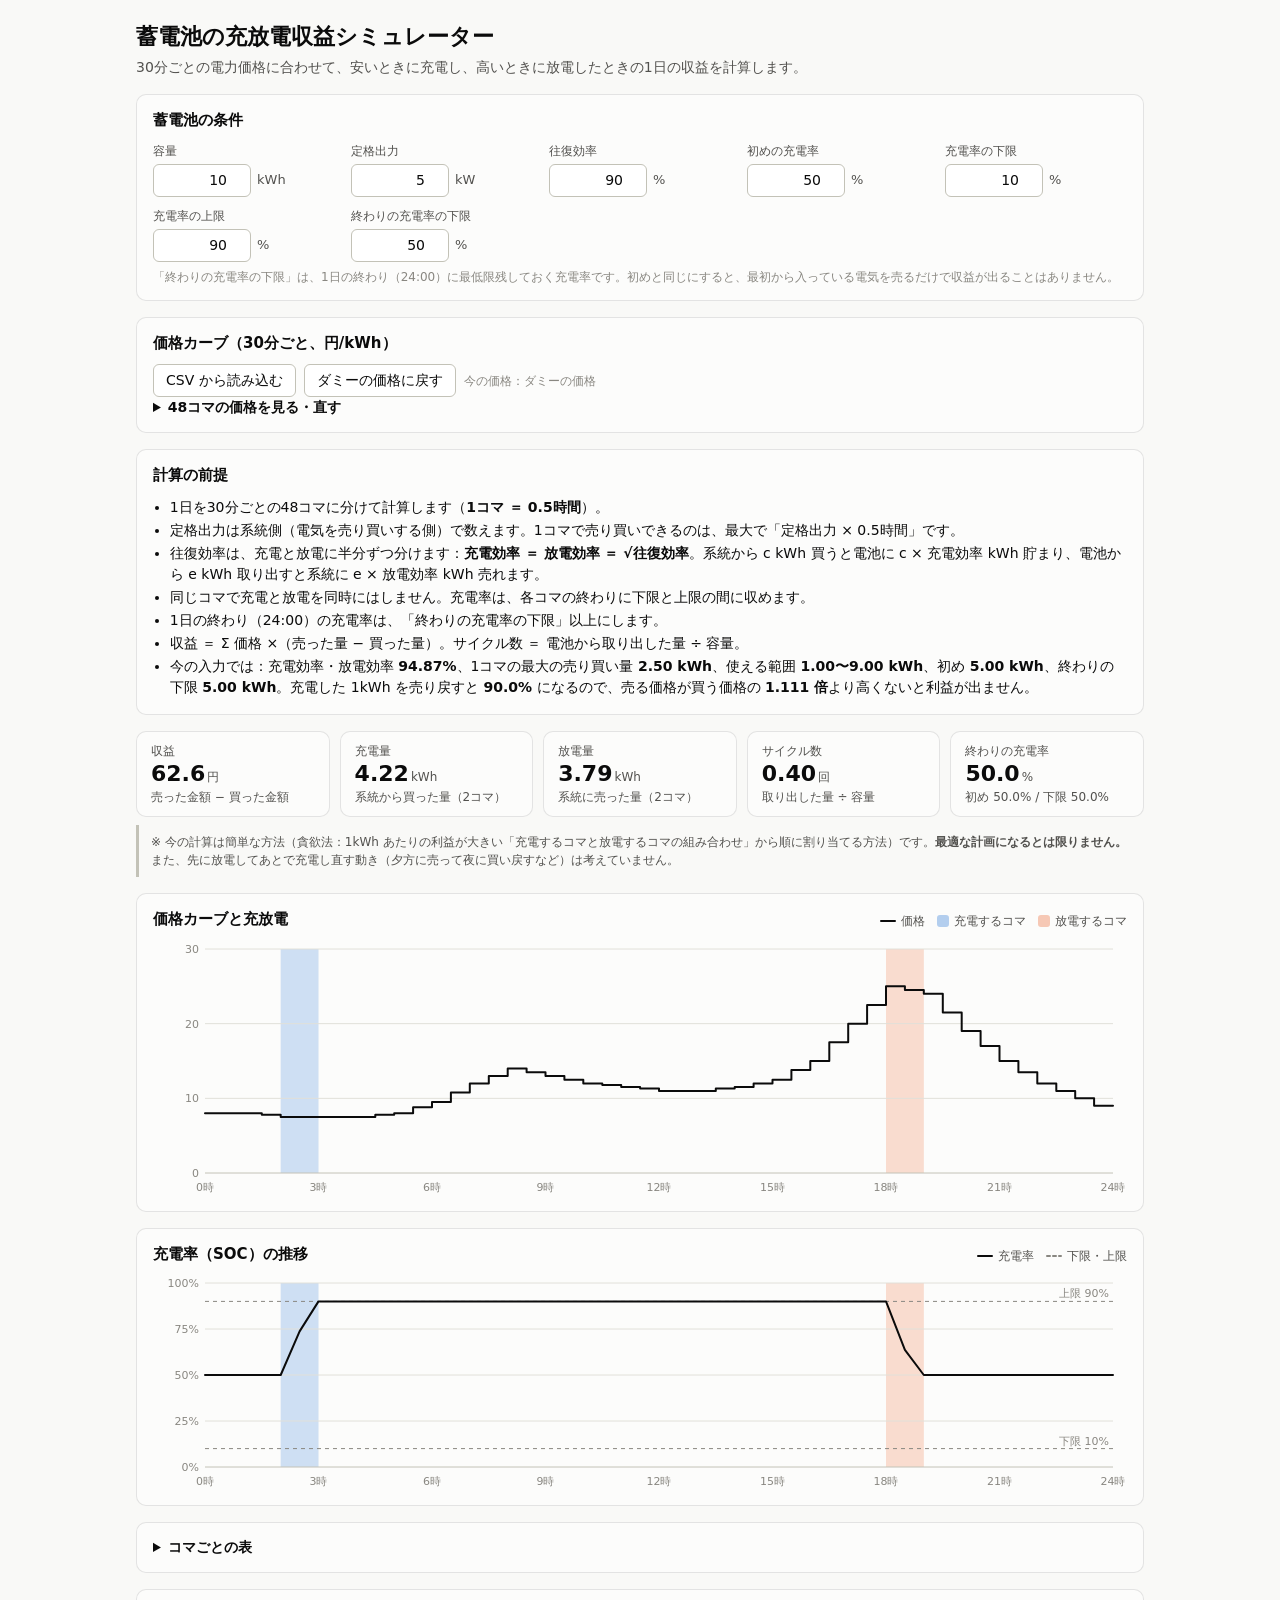
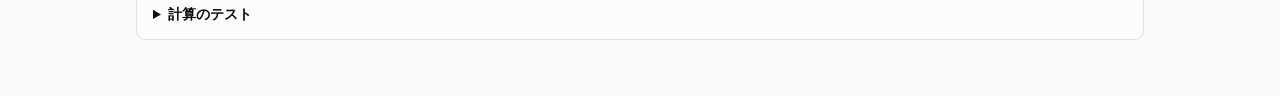
==== battery/index.html @ 5aedca06 "蓄電池の充放電収益シミュレーターを追加 - 30分ごとの価格に合わせて充放電計画を作り、収益・充電量・放電量・サイクル数を表示 - 計画は貪欲法（planGreedy）で作り、動的計画法に差し替えられ" ====
<!doctype html>
<html lang="ja">
<head>
<meta charset="utf-8">
<meta name="viewport" content="width=device-width, initial-scale=1">
<title>蓄電池の充放電収益シミュレーター</title>
<style>
  :root {
    --bg: #f9f9f7;
    --surface: #fcfcfb;
    --text: #0b0b0b;
    --text-2: #52514e;
    --muted: #898781;
    --border: rgba(11, 11, 11, 0.10);
    --grid: #e1e0d9;
    --axis: #c3c2b7;
    --input-bg: #ffffff;
    --accent: #2a78d6;
    --danger: #d03b3b;
    --ok: #006300;
    --charge: #2a78d6;      /* 充電（系列1） */
    --discharge: #eb6834;   /* 放電（系列2） */
    color-scheme: light;
  }
  @media (prefers-color-scheme: dark) {
    :root {
      --bg: #0d0d0d;
      --surface: #1a1a19;
      --text: #f0efec;
      --text-2: #c3c2b7;
      --muted: #898781;
      --border: rgba(255, 255, 255, 0.10);
      --grid: #2c2c2a;
      --axis: #383835;
      --input-bg: #121211;
      --accent: #3987e5;
      --danger: #e66767;
      --ok: #0ca30c;
      --charge: #3987e5;
      --discharge: #d95926;
      color-scheme: dark;
    }
  }

  * { box-sizing: border-box; }
  body {
    margin: 0;
    background: var(--bg);
    color: var(--text);
    font-family: system-ui, -apple-system, "Segoe UI", "Hiragino Sans", "Yu Gothic UI", Meiryo, sans-serif;
    font-size: 14px;
    line-height: 1.5;
  }
  .wrap { max-width: 1040px; margin: 0 auto; padding: 20px 16px 40px; }
  h1 { font-size: 22px; margin: 0 0 4px; }
  .lead { color: var(--text-2); margin: 0 0 16px; }
  h2 { font-size: 15px; margin: 0 0 10px; }
  h3 { font-size: 13px; margin: 12px 0 6px; color: var(--text-2); }
  .panel { background: var(--surface); border: 1px solid var(--border); border-radius: 10px; padding: 14px 16px; margin-bottom: 16px; }
  .note { color: var(--muted); font-size: 12px; margin: 6px 0 0; }
  button, select, input {
    font: inherit; color: var(--text); background: var(--input-bg);
    border: 1px solid var(--axis); border-radius: 6px; padding: 5px 8px;
  }
  button { cursor: pointer; padding: 5px 12px; }
  button:hover { border-color: var(--accent); }
  button.primary { background: var(--accent); border-color: var(--accent); color: #fff; }
  input:focus, select:focus { outline: 2px solid var(--accent); outline-offset: -1px; }
  input.invalid { border-color: var(--danger); outline-color: var(--danger); }
  .error-box { border: 1px solid var(--danger); color: var(--danger); border-radius: 8px; padding: 10px 14px; margin-bottom: 16px; }

  /* 入力 */
  .fields { display: grid; grid-template-columns: repeat(auto-fit, minmax(170px, 1fr)); gap: 10px 16px; }
  .field { display: flex; flex-wrap: wrap; align-items: center; gap: 4px 6px; }
  .field .name { flex-basis: 100%; color: var(--text-2); font-size: 12px; }
  .field input { width: 7em; text-align: right; font-variant-numeric: tabular-nums; }
  .unit { color: var(--text-2); font-size: 13px; }

  .price-grid { display: grid; grid-template-columns: repeat(auto-fill, minmax(118px, 1fr)); gap: 6px 12px; margin-top: 8px; }
  .price-grid label { display: flex; align-items: center; gap: 6px; font-size: 12px; color: var(--text-2); font-variant-numeric: tabular-nums; }
  .price-grid label span { width: 2.8em; }
  .price-grid input { width: 5.5em; padding: 3px 6px; text-align: right; }
  .row-buttons { display: flex; flex-wrap: wrap; align-items: center; gap: 8px; margin-top: 8px; }
  details > summary { cursor: pointer; font-weight: 600; }
  .msg-ok { color: var(--ok); font-size: 13px; }
  .msg-ng { color: var(--danger); font-size: 13px; white-space: pre-line; }

  /* CSV */
  .csv-box { margin-top: 12px; padding-top: 12px; border-top: 1px solid var(--border); }
  .csv-controls { display: flex; flex-wrap: wrap; gap: 8px 16px; align-items: flex-end; margin: 10px 0; }
  .csv-controls label { display: flex; flex-direction: column; gap: 2px; font-size: 12px; color: var(--text-2); }
  .csv-controls select, .csv-controls input { max-width: 260px; }
  .preview td, .preview th { font-size: 12px; }
  .preview .sel-time { background: color-mix(in srgb, var(--charge) 14%, transparent); }
  .preview .sel-price { background: color-mix(in srgb, var(--discharge) 16%, transparent); }
  .preview tr.skip td { color: var(--muted); }

  /* 前提 */
  .assume { margin: 0; padding-left: 1.2em; }
  .assume li { margin: 2px 0; }
  .assume b { font-variant-numeric: tabular-nums; }

  /* 結果 */
  .tiles { display: grid; grid-template-columns: repeat(auto-fit, minmax(150px, 1fr)); gap: 10px; margin-bottom: 8px; }
  .tile { background: var(--surface); border: 1px solid var(--border); border-radius: 10px; padding: 10px 14px; }
  .tile .k { color: var(--text-2); font-size: 12px; }
  .tile .v { font-size: 22px; font-weight: 700; line-height: 1.3; font-variant-numeric: tabular-nums; }
  .tile .v small { font-size: 12px; font-weight: 400; color: var(--text-2); margin-left: 2px; }
  .tile .s { color: var(--text-2); font-size: 12px; }
  .caution { color: var(--text-2); font-size: 12px; margin: 0 0 16px; padding: 8px 12px; border-left: 3px solid var(--axis); }

  /* グラフ */
  .chart-head { display: flex; flex-wrap: wrap; align-items: baseline; justify-content: space-between; gap: 4px 16px; margin-bottom: 6px; }
  .chart-head h2 { margin: 0; }
  .legend { display: flex; flex-wrap: wrap; gap: 4px 12px; color: var(--text-2); font-size: 12px; }
  .legend span { display: inline-flex; align-items: center; gap: 5px; }
  .sw { display: inline-block; width: 12px; height: 12px; border-radius: 3px; }
  .chart { position: relative; }
  .chart svg { display: block; width: 100%; }
  .chart .grid { stroke: var(--grid); stroke-width: 1; }
  .chart .base { stroke: var(--axis); stroke-width: 1; }
  .chart .tick { fill: var(--muted); font-size: 11px; font-variant-numeric: tabular-nums; }
  .chart .line { fill: none; stroke-linejoin: round; stroke-linecap: round; }
  .chart .ref { stroke: var(--muted); stroke-width: 1; stroke-dasharray: 4 4; }
  .chart .ref-label { fill: var(--muted); font-size: 11px; }
  .chart .cross { stroke: var(--axis); stroke-width: 1; }
  .chart .dot { stroke: var(--surface); stroke-width: 2; }
  .tip {
    position: absolute; pointer-events: none; z-index: 2;
    background: var(--surface); border: 1px solid var(--border); border-radius: 8px;
    box-shadow: 0 4px 16px rgba(0, 0, 0, .12); padding: 8px 10px; font-size: 12px; white-space: nowrap;
  }
  .tip b { display: block; margin-bottom: 4px; }
  .tip .row { display: flex; align-items: center; gap: 6px; }
  .tip .row .v { margin-left: auto; padding-left: 14px; font-weight: 600; font-variant-numeric: tabular-nums; }

  /* 表 */
  .table-scroll { overflow-x: auto; margin-top: 10px; }
  table { width: 100%; border-collapse: collapse; font-variant-numeric: tabular-nums; font-size: 12px; }
  th, td { padding: 5px 8px; text-align: right; white-space: nowrap; border-top: 1px solid var(--grid); }
  th { color: var(--text-2); font-weight: 500; }
  th:first-child, td:first-child { text-align: left; }
  td.c { color: var(--charge); font-weight: 600; }
  td.d { color: var(--discharge); font-weight: 600; }
  .preview th, .preview td { text-align: left; }

  /* テスト */
  .test-list { list-style: none; margin: 10px 0 0; padding: 0; }
  .test-list li { padding: 4px 0; border-top: 1px solid var(--grid); font-size: 13px; }
  .test-list .pass { color: var(--ok); font-weight: 700; }
  .test-list .fail { color: var(--danger); font-weight: 700; }
  .test-list .detail { color: var(--text-2); font-size: 12px; }
</style>
</head>
<body>
<div class="wrap">
  <h1>蓄電池の充放電収益シミュレーター</h1>
  <p class="lead">30分ごとの電力価格に合わせて、安いときに充電し、高いときに放電したときの1日の収益を計算します。</p>

  <section class="panel">
    <h2>蓄電池の条件</h2>
    <div class="fields" id="battery">
      <label class="field"><span class="name">容量</span><input type="number" data-key="capacity" min="0" step="any"><span class="unit">kWh</span></label>
      <label class="field"><span class="name">定格出力</span><input type="number" data-key="power" min="0" step="any"><span class="unit">kW</span></label>
      <label class="field"><span class="name">往復効率</span><input type="number" data-key="efficiency" min="1" max="100" step="any"><span class="unit">%</span></label>
      <label class="field"><span class="name">初めの充電率</span><input type="number" data-key="socInit" min="0" max="100" step="any"><span class="unit">%</span></label>
      <label class="field"><span class="name">充電率の下限</span><input type="number" data-key="socMin" min="0" max="100" step="any"><span class="unit">%</span></label>
      <label class="field"><span class="name">充電率の上限</span><input type="number" data-key="socMax" min="0" max="100" step="any"><span class="unit">%</span></label>
      <label class="field"><span class="name">終わりの充電率の下限</span><input type="number" data-key="socEndMin" min="0" max="100" step="any"><span class="unit">%</span></label>
    </div>
    <p class="note">「終わりの充電率の下限」は、1日の終わり（24:00）に最低限残しておく充電率です。初めと同じにすると、最初から入っている電気を売るだけで収益が出ることはありません。</p>
  </section>

  <section class="panel">
    <h2>価格カーブ（30分ごと、円/kWh）</h2>
    <div class="row-buttons">
      <button id="btnCsv">CSV から読み込む</button>
      <input type="file" id="csvFile" accept=".csv,text/csv" hidden>
      <button id="btnDummy">ダミーの価格に戻す</button>
      <span id="priceMsg"></span>
    </div>

    <div class="csv-box" id="csvBox" hidden>
      <h3 id="csvTitle"></h3>
      <div class="table-scroll"><table class="preview" id="csvPreview"></table></div>
      <div class="csv-controls">
        <label>データが始まる行<input type="number" id="csvStart" min="1" step="1" style="width:6em"></label>
        <label>時刻の列<select id="csvTime"></select></label>
        <label>価格の列<select id="csvPrice"></select></label>
        <label>日付の列（複数日のとき）<select id="csvDate"></select></label>
        <label id="csvDayWrap" hidden>使う日<select id="csvDay"></select></label>
      </div>
      <p class="note">時刻の列は「0:00」「00:30」のような時刻か、「1〜48」のコマ番号（JEPX のスポット価格の形式）に対応しています。先頭10行だけを表示しています。</p>
      <div class="row-buttons">
        <button class="primary" id="btnCsvLoad">この設定で読み込む</button>
        <button id="btnCsvCancel">やめる</button>
        <span id="csvMsg"></span>
      </div>
    </div>

    <details>
      <summary>48コマの価格を見る・直す</summary>
      <div class="price-grid" id="priceGrid"></div>
    </details>
  </section>

  <section class="panel">
    <h2>計算の前提</h2>
    <ul class="assume" id="assume"></ul>
  </section>

  <div class="error-box" id="errorBox" hidden></div>

  <div id="output">
    <section class="tiles" id="tiles"></section>
    <p class="caution">※ 今の計算は簡単な方法（貪欲法：1kWh あたりの利益が大きい「充電するコマと放電するコマの組み合わせ」から順に割り当てる方法）です。<strong>最適な計画になるとは限りません。</strong>また、先に放電してあとで充電し直す動き（夕方に売って夜に買い戻すなど）は考えていません。</p>

    <section class="panel">
      <div class="chart-head"><h2>価格カーブと充放電</h2><div class="legend" id="lgPrice"></div></div>
      <div class="chart" id="chPrice"></div>
    </section>

    <section class="panel">
      <div class="chart-head"><h2>充電率（SOC）の推移</h2><div class="legend" id="lgSoc"></div></div>
      <div class="chart" id="chSoc"></div>
    </section>

    <details class="panel">
      <summary>コマごとの表</summary>
      <div class="table-scroll"><table id="slotTable"></table></div>
    </details>
  </div>

  <details class="panel" id="testPanel">
    <summary>計算のテスト</summary>
    <p class="note">計算の関数が正しく動くかを確かめるテストです。入力欄の値は使わず、テスト用の条件で計算します（「今の入力の蓄電池」のテストだけは、今の入力を使います）。</p>
    <div class="row-buttons"><button id="btnTest">テストを実行</button><span id="testSummary"></span></div>
    <ul class="test-list" id="testList"></ul>
  </details>
</div>

<script>
// ===== 設定 =====
const STORAGE_KEY = 'battery-sim-v1';
const SLOTS = 48;          // 1日のコマ数
const SLOT_HOURS = 0.5;    // 1コマの長さ（時間）
const EPS = 1e-9;

const DEFAULT_BATTERY = {
  capacity: '10', power: '5', efficiency: '90',
  socInit: '50', socMin: '10', socMax: '90', socEndMin: '50',
};

// ダミーの価格（円/kWh）：夜が安く、朝に上がり、夕方が一番高い1日
function dummyPrices() {
  const byHour = [8, 8, 7.5, 7.5, 7.5, 8, 9.5, 12, 14, 13, 12, 11.5,
    11, 11, 11.5, 12.5, 15, 20, 25, 24, 19, 15, 12, 10];
  return Array.from({ length: SLOTS }, (_, s) => {
    const h = Math.floor(s / 2), next = byHour[(h + 1) % 24];
    return s % 2 ? Math.round((byHour[h] + next) / 2 * 10) / 10 : byHour[h];
  });
}

// ===== 状態 =====
const state = {
  inputs: { ...DEFAULT_BATTERY },   // 入力欄の文字列
  prices: dummyPrices(),            // 48コマの価格
  priceSource: 'ダミーの価格',       // 価格の出どころ（画面の表示用）
  csv: null,                        // 読み込み中の CSV：{name, rows}
};

function load() {
  try {
    const saved = JSON.parse(localStorage.getItem(STORAGE_KEY));
    if (saved) {
      for (const k of Object.keys(DEFAULT_BATTERY)) if (typeof saved.inputs?.[k] === 'string') state.inputs[k] = saved.inputs[k];
      if (Array.isArray(saved.prices) && saved.prices.length === SLOTS && saved.prices.every(Number.isFinite)) state.prices = saved.prices;
      if (typeof saved.priceSource === 'string') state.priceSource = saved.priceSource;
    }
  } catch (e) { /* 保存領域が使えない環境では初期値で動かす */ }
}
function save() {
  try {
    localStorage.setItem(STORAGE_KEY, JSON.stringify({ inputs: state.inputs, prices: state.prices, priceSource: state.priceSource }));
  } catch (e) { /* 保存できなくても動かす */ }
}

// ===== 計算 =====
// 蓄電池の条件（数値）から、計算で使う値を作る。電力量はすべて kWh
function derive(b) {
  const etaRt = b.efficiency / 100;
  const eta = Math.sqrt(etaRt);   // 往復効率を充電と放電に半分ずつ分ける
  return {
    etaRt, etaC: eta, etaD: eta,
    limit: b.power * SLOT_HOURS,              // 1コマで売り買いできる最大量（系統側）
    e0: b.capacity * b.socInit / 100,
    eMin: b.capacity * b.socMin / 100,
    eMax: b.capacity * b.socMax / 100,
    eEnd: b.capacity * b.socEndMin / 100,
  };
}

// 計画の形：{ charge: [48コマの買う量 kWh], discharge: [48コマの売る量 kWh] }（どちらも系統側で数える）
// 動的計画法で作るときは、planDP(prices, b) を同じ引数・同じ戻り値で作り、下の PLANNER を差し替える。

// 簡単な方法（貪欲法）。最適とは限らない
function planGreedy(prices, b) {
  const d = derive(b);
  const charge = new Array(SLOTS).fill(0), discharge = new Array(SLOTS).fill(0);
  const soc = new Array(SLOTS).fill(d.e0);   // 各コマの終わりに電池に入っている量
  // そのコマで、あと貯められる量・取り出せる量（電池側）。同じコマで充電と放電はしない
  const roomIn = i => discharge[i] > EPS ? 0 : Math.max(0, d.limit - charge[i]) * d.etaC;
  const roomOut = j => charge[j] > EPS ? 0 : Math.max(0, d.limit - discharge[j]) / d.etaD;
  const maxSoc = (a, z) => { let m = -Infinity; for (let t = a; t <= z; t++) m = Math.max(m, soc[t]); return m; };
  const minSoc = (a, z) => { let m = Infinity; for (let t = a; t <= z; t++) m = Math.min(m, soc[t]); return m; };
  const addSoc = (a, z, x) => { for (let t = a; t <= z; t++) soc[t] += x; };

  // 1. 終わりの下限が初めより高いときは、足りない分を安いコマから順に充電する
  let need = d.eEnd - d.e0;
  if (need > EPS) {
    const order = [...Array(SLOTS).keys()].sort((a, z) => prices[a] - prices[z]);
    for (const i of order) {
      if (need <= EPS) break;
      const x = Math.min(need, roomIn(i), d.eMax - maxSoc(i, SLOTS - 1));
      if (x <= EPS) continue;
      charge[i] += x / d.etaC;
      addSoc(i, SLOTS - 1, x);
      need -= x;
    }
  }

  // 2. 候補を、電池に貯める 1kWh あたりの利益が大きい順に並べる
  //    ・充電コマ i → 放電コマ j（i < j）の組：利益 = 価格j × 放電効率 − 価格i ÷ 充電効率
  //    ・終わりの下限が初めより低いときの「余りを売る」コマ j：利益 = 価格j × 放電効率
  let surplus = Math.max(0, d.e0 - Math.max(d.eEnd, d.eMin));
  const cands = [];
  for (let i = 0; i < SLOTS; i++) {
    for (let j = i + 1; j < SLOTS; j++) {
      const v = prices[j] * d.etaD - prices[i] / d.etaC;
      if (v > EPS) cands.push({ i, j, v });
    }
  }
  if (surplus > EPS) {
    for (let j = 0; j < SLOTS; j++) if (prices[j] > EPS) cands.push({ i: -1, j, v: prices[j] * d.etaD });
  }
  cands.sort((a, z) => z.v - a.v);

  // 3. 上から順に、出力と充電率の上下限が許す最大の量を割り当てる
  for (const c of cands) {
    if (c.i < 0) {
      if (surplus <= EPS) continue;
      const x = Math.min(surplus, roomOut(c.j), minSoc(c.j, SLOTS - 1) - d.eMin, soc[SLOTS - 1] - d.eEnd);
      if (x <= EPS) continue;
      discharge[c.j] += x * d.etaD;
      addSoc(c.j, SLOTS - 1, -x);
      surplus -= x;
    } else {
      const x = Math.min(roomIn(c.i), roomOut(c.j), d.eMax - maxSoc(c.i, c.j - 1));
      if (x <= EPS) continue;
      charge[c.i] += x / d.etaC;
      discharge[c.j] += x * d.etaD;
      addSoc(c.i, c.j - 1, x);
    }
  }
  const clean = a => a.map(v => (v < 1e-9 ? 0 : v));
  return { charge: clean(charge), discharge: clean(discharge) };
}

const PLANNER = planGreedy;   // 動的計画法ができたら planDP に差し替える

// 計画を1コマずつたどって、収益・充電量・放電量・充電率を計算し、条件を守っているか確かめる
function evaluate(plan, prices, b) {
  const d = derive(b);
  const soc = [];
  const problems = [];
  let e = d.e0, revenue = 0, buy = 0, sell = 0, out = 0;
  for (let t = 0; t < SLOTS; t++) {
    const c = plan.charge[t], s = plan.discharge[t];
    if (c < -EPS || s < -EPS) problems.push(`${slotRange(t)}：充電量か放電量がマイナス`);
    if (c > d.limit + 1e-6) problems.push(`${slotRange(t)}：充電が出力の上限を超えている`);
    if (s > d.limit + 1e-6) problems.push(`${slotRange(t)}：放電が出力の上限を超えている`);
    if (c > EPS && s > EPS) problems.push(`${slotRange(t)}：同じコマで充電と放電をしている`);
    e += c * d.etaC - s / d.etaD;
    if (e > d.eMax + 1e-6) problems.push(`${slotRange(t)}：充電率が上限を超えている`);
    if (e < d.eMin - 1e-6) problems.push(`${slotRange(t)}：充電率が下限を下回っている`);
    soc.push(e);
    revenue += prices[t] * (s - c);
    buy += c;
    sell += s;
    out += s / d.etaD;
  }
  if (e < d.eEnd - 1e-6) problems.push('1日の終わりの充電率が、終わりの下限を下回っている');
  return { revenue, buy, sell, cycles: out / b.capacity, soc, endSoc: e, problems };
}

// ===== 入力のチェック =====
const RULES = {
  capacity: [0, 1e7, false], power: [0, 1e7, false], efficiency: [1, 100, true],
  socInit: [0, 100, true], socMin: [0, 100, true], socMax: [0, 100, true], socEndMin: [0, 100, true],
};
function parseBattery(raw) {
  const b = {}, bad = new Set();
  for (const [k, [min, max, incl]] of Object.entries(RULES)) {
    const v = raw[k].trim() === '' ? NaN : Number(raw[k]);
    b[k] = v;
    if (!Number.isFinite(v) || v > max || (incl ? v < min : v <= min)) bad.add(k);
  }
  const errors = [];
  if (bad.size) errors.push('赤枠の欄を確認してください（空欄か、範囲外の値です。容量と出力は0より大きく、%は0〜100）。');
  if (!bad.has('socMin') && !bad.has('socMax') && b.socMin >= b.socMax) { errors.push('充電率の下限は、上限より小さくしてください。'); bad.add('socMin'); bad.add('socMax'); }
  if (!errors.length) {
    if (b.socInit < b.socMin || b.socInit > b.socMax) { errors.push('初めの充電率は、充電率の下限と上限の間にしてください。'); bad.add('socInit'); }
    if (b.socEndMin < b.socMin || b.socEndMin > b.socMax) { errors.push('終わりの充電率の下限は、充電率の下限と上限の間にしてください。'); bad.add('socEndMin'); }
  }
  return { b, bad, errors };
}

// ===== 書式 =====
const slotTime = s => `${Math.floor(s / 2)}:${s % 2 ? '30' : '00'}`;
const slotRange = s => `${slotTime(s)}〜${s === SLOTS - 1 ? '24:00' : slotTime(s + 1)}`;
const num = (v, d = 1) => v.toLocaleString('ja-JP', { minimumFractionDigits: d, maximumFractionDigits: d });
const signedNum = (v, d = 1) => (v < -EPS * 1e3 ? '−' : '') + num(Math.abs(v), d);
function escapeHtml(s) {
  return String(s).replace(/[&<>"']/g, c => ({ '&': '&amp;', '<': '&lt;', '>': '&gt;', '"': '&quot;', "'": '&#39;' }[c]));
}

// ===== グラフ（SVG） =====
const charts = new Map();   // グラフの id -> { setHover(slot, own) }。2つのグラフで時刻の縦線をそろえる

function niceStep(range, count) {
  const raw = range / count;
  const mag = Math.pow(10, Math.floor(Math.log10(raw)));
  const n = raw / mag;
  return (n <= 1 ? 1 : n <= 2 ? 2 : n <= 5 ? 5 : 10) * mag;
}
function niceDomain(min, max, count = 4) {
  if (max - min < 1e-9) max = min + 1;
  const step = niceStep(max - min, count);
  return { yMin: Math.floor(min / step) * step, yMax: Math.ceil(max / step) * step, yStep: step };
}
function swatch(color, kind) {
  if (kind === 'area') return `<span class="sw" style="background:${color};opacity:.35"></span>`;
  return `<svg width="16" height="6" aria-hidden="true"><line x1="1" x2="15" y1="3" y2="3" style="stroke:${color}"
    stroke-width="2" stroke-linecap="round" ${kind === 'dash' ? 'stroke-dasharray="3 3"' : ''}/></svg>`;
}

// opt: { id, height, yMin, yMax, yStep, yFmt, ariaLabel, bands: [{on: [48], color}], lines: [{points: [[時, 値]], color, width}],
//        refs: [{value, label}], dots(slot) -> [{h, v, color}], tipRows(slot) -> [{name, value, color?, kind?}] }
function drawChart(host, opt) {
  const W = Math.max(300, host.clientWidth), H = opt.height;
  const M = { l: 52, r: 14, t: 12, b: 24 };
  const x = h => M.l + h / 24 * (W - M.l - M.r);
  const y = v => M.t + (opt.yMax - v) / (opt.yMax - opt.yMin) * (H - M.t - M.b);
  let svg = `<svg viewBox="0 0 ${W} ${H}" height="${H}" role="img" aria-label="${opt.ariaLabel}">`;
  // 充電・放電の帯（続くコマは1つの帯にまとめる）
  for (const band of opt.bands || []) {
    for (let s = 0; s < SLOTS; s++) {
      if (!band.on[s] || (s > 0 && band.on[s - 1])) continue;
      let e = s;
      while (e + 1 < SLOTS && band.on[e + 1]) e++;
      svg += `<rect x="${x(s / 2)}" y="${M.t}" width="${x((e + 1) / 2) - x(s / 2)}" height="${H - M.t - M.b}" style="fill:${band.color};fill-opacity:.22"/>`;
    }
  }
  for (let t = opt.yMin; t <= opt.yMax + opt.yStep / 1000; t += opt.yStep) {
    const zero = Math.abs(t) < opt.yStep / 1000;
    svg += `<line class="${zero ? 'base' : 'grid'}" x1="${M.l}" x2="${W - M.r}" y1="${y(t)}" y2="${y(t)}"/>`;
    svg += `<text class="tick" x="${M.l - 6}" y="${y(t) + 4}" text-anchor="end">${opt.yFmt(t)}</text>`;
  }
  for (let h = 0; h <= 24; h += 3) svg += `<text class="tick" x="${x(h)}" y="${H - 6}" text-anchor="middle">${h}時</text>`;
  for (const r of opt.refs || []) {
    svg += `<line class="ref" x1="${M.l}" x2="${W - M.r}" y1="${y(r.value)}" y2="${y(r.value)}"/>`;
    svg += `<text class="ref-label" x="${W - M.r - 4}" y="${y(r.value) - 4}" text-anchor="end">${r.label}</text>`;
  }
  for (const L of opt.lines) {
    svg += `<path class="line" d="M${L.points.map(([h, v]) => `${x(h).toFixed(1)},${y(v).toFixed(1)}`).join(' L')}" style="stroke:${L.color};stroke-width:${L.width || 2}"/>`;
  }
  svg += `<g class="hover" visibility="hidden"><line class="cross" y1="${M.t}" y2="${H - M.b}"/><g class="dots"></g></g>`;
  svg += `<rect class="hit" x="${M.l}" y="0" width="${W - M.l - M.r}" height="${H}" fill="transparent"/></svg>`;
  host.innerHTML = svg + '<div class="tip" hidden></div>';

  const root = host.querySelector('svg'), hover = root.querySelector('.hover'), tip = host.querySelector('.tip');
  charts.set(opt.id, {
    setHover(slot, own) {
      if (slot == null) { hover.setAttribute('visibility', 'hidden'); tip.hidden = true; return; }
      const cx = x((slot + 0.5) / 2);
      hover.setAttribute('visibility', 'visible');
      hover.querySelector('line').setAttribute('x1', cx);
      hover.querySelector('line').setAttribute('x2', cx);
      hover.querySelector('.dots').innerHTML = (opt.dots ? opt.dots(slot) : [])
        .map(p => `<circle class="dot" r="4" cx="${x(p.h)}" cy="${y(p.v)}" style="fill:${p.color}"/>`).join('');
      if (!own) { tip.hidden = true; return; }
      tip.innerHTML = `<b>${slotRange(slot)}</b>` + opt.tipRows(slot).map(r =>
        `<div class="row">${r.color ? swatch(r.color, r.kind) : ''}${r.name}<span class="v">${r.value}</span></div>`).join('');
      tip.hidden = false;
      const box = root.getBoundingClientRect();
      const left = cx / W * box.width;
      tip.style.left = (left + tip.offsetWidth + 16 > box.width ? Math.max(0, left - tip.offsetWidth - 12) : left + 12) + 'px';
      tip.style.top = '6px';
    },
  });
  const hit = root.querySelector('.hit');
  hit.addEventListener('pointermove', e => {
    const box = root.getBoundingClientRect();
    const px = (e.clientX - box.left) * (W / box.width);
    const slot = Math.max(0, Math.min(SLOTS - 1, Math.floor((px - M.l) / (W - M.l - M.r) * SLOTS)));
    charts.forEach((c, id) => c.setHover(slot, id === opt.id));
  });
  hit.addEventListener('pointerleave', () => charts.forEach(c => c.setHover(null)));
}

// ===== 描画 =====
const $ = id => document.getElementById(id);
const CHARGE = 'var(--charge)', DISCHARGE = 'var(--discharge)', INK = 'var(--text)';
const batteryInputs = [...document.querySelectorAll('#battery input[data-key]')];

function renderPriceGrid() {
  $('priceGrid').innerHTML = state.prices.map((p, s) =>
    `<label><span>${slotTime(s)}</span><input type="number" step="any" data-slot="${s}" value="${p}" aria-label="${slotRange(s)}の価格"></label>`).join('');
  $('priceMsg').innerHTML = `<span class="note" style="margin:0">今の価格：${escapeHtml(state.priceSource)}</span>`;
}

function renderAssumptions(b) {
  const items = [
    '1日を30分ごとの48コマに分けて計算します（<b>1コマ ＝ 0.5時間</b>）。',
    '定格出力は系統側（電気を売り買いする側）で数えます。1コマで売り買いできるのは、最大で「定格出力 × 0.5時間」です。',
    '往復効率は、充電と放電に半分ずつ分けます：<b>充電効率 ＝ 放電効率 ＝ √往復効率</b>。系統から c kWh 買うと電池に c × 充電効率 kWh 貯まり、電池から e kWh 取り出すと系統に e × 放電効率 kWh 売れます。',
    '同じコマで充電と放電を同時にはしません。充電率は、各コマの終わりに下限と上限の間に収めます。',
    '1日の終わり（24:00）の充電率は、「終わりの充電率の下限」以上にします。',
    '収益 ＝ Σ 価格 ×（売った量 − 買った量）。サイクル数 ＝ 電池から取り出した量 ÷ 容量。',
  ];
  if (b) {
    const d = derive(b);
    items.push(`今の入力では：充電効率・放電効率 <b>${num(d.etaC * 100, 2)}%</b>、1コマの最大の売り買い量 <b>${num(d.limit, 2)} kWh</b>、` +
      `使える範囲 <b>${num(d.eMin, 2)}〜${num(d.eMax, 2)} kWh</b>、初め <b>${num(d.e0, 2)} kWh</b>、終わりの下限 <b>${num(d.eEnd, 2)} kWh</b>。` +
      `充電した 1kWh を売り戻すと <b>${num(d.etaRt * 100, 1)}%</b> になるので、売る価格が買う価格の <b>${num(1 / d.etaRt, 3)} 倍</b>より高くないと利益が出ません。`);
  }
  $('assume').innerHTML = items.map(t => `<li>${t}</li>`).join('');
}

function update() {
  const { b, bad, errors } = parseBattery(state.inputs);
  batteryInputs.forEach(el => el.classList.toggle('invalid', bad.has(el.dataset.key)));
  const priceBad = state.prices.some(p => !Number.isFinite(p));
  if (priceBad) errors.push('価格に数字でない値があります。「48コマの価格を見る・直す」で確認してください。');
  $('errorBox').hidden = !errors.length;
  $('errorBox').textContent = errors.join(' ');
  $('output').hidden = !!errors.length;
  renderAssumptions(errors.length && bad.size ? null : b);
  if (errors.length) return;
  const plan = PLANNER(state.prices, b);
  renderResult(plan, evaluate(plan, state.prices, b), b);
}

function renderResult(plan, r, b) {
  const pct = e => e / b.capacity * 100;
  const tile = (k, v, unit, s) => `<div class="tile"><div class="k">${k}</div><div class="v">${v}<small>${unit}</small></div><div class="s">${s}</div></div>`;
  const nC = plan.charge.filter(v => v > EPS).length, nD = plan.discharge.filter(v => v > EPS).length;
  $('tiles').innerHTML = [
    tile('収益', signedNum(r.revenue, 1), '円', '売った金額 − 買った金額'),
    tile('充電量', num(r.buy, 2), 'kWh', `系統から買った量（${nC}コマ）`),
    tile('放電量', num(r.sell, 2), 'kWh', `系統に売った量（${nD}コマ）`),
    tile('サイクル数', num(r.cycles, 2), '回', '取り出した量 ÷ 容量'),
    tile('終わりの充電率', num(pct(r.endSoc), 1), '%', `初め ${num(b.socInit, 1)}% / 下限 ${num(b.socEndMin, 1)}%`),
    r.problems.length ? tile('条件の確認', `${r.problems.length}件`, '', escapeHtml(r.problems[0])) : '',
  ].join('');

  const p = state.prices;
  const yen = v => `${num(v, 2)} 円/kWh`;
  const kwh = v => `${num(v, 2)} kWh`;
  const tipRows = s => [
    { name: '価格', value: yen(p[s]), color: INK, kind: 'line' },
    { name: '充電（買う）', value: kwh(plan.charge[s]), color: CHARGE, kind: 'area' },
    { name: '放電（売る）', value: kwh(plan.discharge[s]), color: DISCHARGE, kind: 'area' },
    { name: 'コマの終わりの充電率', value: `${num(pct(r.soc[s]), 1)}%`, color: INK, kind: 'line' },
  ];

  // 価格カーブ（階段状）に、充電と放電の帯を重ねる
  const stepPts = [];
  p.forEach((v, s) => { stepPts.push([s / 2, v], [(s + 1) / 2, v]); });
  $('lgPrice').innerHTML = [['価格', INK, 'line'], ['充電するコマ', CHARGE, 'area'], ['放電するコマ', DISCHARGE, 'area']]
    .map(([n, c, k]) => `<span>${swatch(c, k)}${n}</span>`).join('');
  drawChart($('chPrice'), {
    id: 'price', height: 260, ...niceDomain(Math.min(0, ...p), Math.max(...p)), yFmt: v => num(v, v % 1 ? 1 : 0),
    ariaLabel: '価格カーブと充電・放電するコマ',
    bands: [{ on: plan.charge.map(v => v > EPS), color: CHARGE }, { on: plan.discharge.map(v => v > EPS), color: DISCHARGE }],
    lines: [{ points: stepPts, color: INK, width: 2 }],
    dots: s => [{ h: (s + 0.5) / 2, v: p[s], color: INK }],
    tipRows,
  });

  // 充電率の推移（0:00 の初めの値から、各コマの終わりまで）
  const socPts = [[0, b.socInit], ...r.soc.map((e, s) => [(s + 1) / 2, pct(e)])];
  $('lgSoc').innerHTML = `<span>${swatch(INK, 'line')}充電率</span><span>${swatch('var(--muted)', 'dash')}下限・上限</span>`;
  drawChart($('chSoc'), {
    id: 'soc', height: 220, yMin: 0, yMax: 100, yStep: 25, yFmt: v => `${v}%`,
    ariaLabel: '充電率の推移',
    bands: [{ on: plan.charge.map(v => v > EPS), color: CHARGE }, { on: plan.discharge.map(v => v > EPS), color: DISCHARGE }],
    lines: [{ points: socPts, color: INK, width: 2 }],
    refs: [{ value: b.socMax, label: `上限 ${num(b.socMax, 0)}%` }, { value: b.socMin, label: `下限 ${num(b.socMin, 0)}%` }],
    dots: s => [{ h: (s + 1) / 2, v: pct(r.soc[s]), color: INK }],
    tipRows,
  });

  // コマごとの表
  $('slotTable').innerHTML = `<thead><tr><th>時刻</th><th>価格（円/kWh）</th><th>充電（kWh）</th><th>放電（kWh）</th><th>収支（円）</th><th>充電率（コマの終わり）</th></tr></thead><tbody>` +
    p.map((v, s) => {
      const c = plan.charge[s], dch = plan.discharge[s];
      return `<tr><td>${slotRange(s)}</td><td>${num(v, 2)}</td><td class="${c > EPS ? 'c' : ''}">${c > EPS ? num(c, 3) : '—'}</td>
        <td class="${dch > EPS ? 'd' : ''}">${dch > EPS ? num(dch, 3) : '—'}</td><td>${c > EPS || dch > EPS ? signedNum(v * (dch - c), 2) : '—'}</td>
        <td>${num(pct(r.soc[s]), 1)}%（${num(r.soc[s], 2)} kWh）</td></tr>`;
    }).join('') + '</tbody>';
}

// ===== CSV の読み込み =====
// UTF-8 として読めなければ Shift_JIS として読む
function decode(buf) {
  try { return { text: new TextDecoder('utf-8', { fatal: true }).decode(buf).replace(/^﻿/, ''), enc: 'UTF-8' }; }
  catch (e) { return { text: new TextDecoder('shift_jis').decode(buf), enc: 'Shift_JIS' }; }
}
function parseCsvLine(line) {
  const out = [];
  let cur = '', quoted = false;
  for (let i = 0; i < line.length; i++) {
    const c = line[i];
    if (quoted) {
      if (c === '"' && line[i + 1] === '"') { cur += '"'; i++; }
      else if (c === '"') quoted = false;
      else cur += c;
    } else if (c === '"') quoted = true;
    else if (c === ',') { out.push(cur.trim()); cur = ''; }
    else cur += c;
  }
  out.push(cur.trim());
  return out;
}
// 「0:00」「00:30」「12:00-12:30」なら時刻、「1〜48」の整数ならコマ番号として、0〜47 のコマを返す
function parseSlotCell(v) {
  const t = String(v ?? '').trim();
  const m = t.match(/(\d{1,2}):(\d{2})/);
  if (m) {
    const h = +m[1], mi = +m[2];
    return h <= 23 && mi <= 59 ? h * 2 + (mi >= 30 ? 1 : 0) : null;
  }
  if (/^\d{1,2}$/.test(t) && +t >= 1 && +t <= 48) return +t - 1;
  return null;
}
function parsePrice(v) {
  const t = String(v ?? '').replace(/,/g, '').trim();
  if (t === '') return null;
  const n = Number(t);
  return Number.isFinite(n) ? n : null;
}
function parseDate(v) {
  const m = String(v ?? '').match(/(\d{4})\D(\d{1,2})\D(\d{1,2})/);
  return m ? `${m[1]}-${m[2].padStart(2, '0')}-${m[3].padStart(2, '0')}` : null;
}

function openCsv(name, buf) {
  const { text, enc } = decode(buf);
  const rows = text.split(/\r?\n/).filter(l => l.trim() !== '').map(parseCsvLine);
  if (!rows.length) { showCsvMsg('ファイルが空です。', false); return; }
  const width = Math.max(...rows.slice(0, 50).map(r => r.length));
  state.csv = { name, enc, rows, width };

  // 見出しの行と列を、名前から推測する（違っていたら画面で直せる）
  const find = (row, re) => row.findIndex(c => re.test(c));
  const reTime = /時刻|時間|TIME|コマ/i, rePrice = /システムプライス|価格|プライス|price|円/i, reDate = /日付|DATE|受渡日|年月日/i;
  const hi = rows.slice(0, 10).findIndex(r => find(r, reTime) >= 0 && find(r, rePrice) >= 0);
  let timeCol = hi >= 0 ? find(rows[hi], reTime) : -1;
  let priceCol = hi >= 0 ? find(rows[hi], rePrice) : -1;
  let dateCol = hi >= 0 ? find(rows[hi], reDate) : -1;
  if (timeCol < 0 || priceCol < 0) {   // 見出しがないときは、中身から推測する
    const sample = rows.find(r => r.some(c => parseSlotCell(c) !== null)) || rows[0];
    timeCol = sample.findIndex(c => parseSlotCell(c) !== null);
    priceCol = sample.findIndex((c, i) => i !== timeCol && parsePrice(c) !== null);
  }
  const start = hi >= 0 ? hi + 2 : 1;   // 1始まりの行番号

  $('csvTitle').textContent = `${name}（文字コード：${enc}、${rows.length} 行）`;
  const colOptions = (none) => (none ? '<option value="-1">使わない</option>' : '') +
    Array.from({ length: width }, (_, i) => {
      const head = hi >= 0 ? rows[hi][i] : rows[0][i];
      return `<option value="${i}">列${i + 1}${head ? `：${escapeHtml(String(head).slice(0, 20))}` : ''}</option>`;
    }).join('');
  $('csvTime').innerHTML = colOptions(false);
  $('csvPrice').innerHTML = colOptions(false);
  $('csvDate').innerHTML = colOptions(true);
  $('csvTime').value = String(Math.max(0, timeCol));
  $('csvPrice').value = String(Math.max(0, priceCol));
  $('csvDate').value = String(dateCol);
  $('csvStart').value = String(start);
  $('csvBox').hidden = false;
  showCsvMsg('', true);
  refreshCsv();
}

function csvSettings() {
  return {
    start: Math.max(1, Math.floor(Number($('csvStart').value) || 1)),
    timeCol: +$('csvTime').value, priceCol: +$('csvPrice').value, dateCol: +$('csvDate').value,
  };
}

// プレビューと「使う日」の選択肢を、今の設定に合わせて作り直す
function refreshCsv() {
  const { rows, width } = state.csv;
  const st = csvSettings();
  $('csvPreview').innerHTML = `<thead><tr><th>行</th>${Array.from({ length: width }, (_, i) =>
    `<th class="${i === st.timeCol ? 'sel-time' : i === st.priceCol ? 'sel-price' : ''}">列${i + 1}</th>`).join('')}</tr></thead><tbody>` +
    rows.slice(0, 10).map((r, ri) => `<tr class="${ri + 1 < st.start ? 'skip' : ''}"><td>${ri + 1}</td>${Array.from({ length: width }, (_, i) =>
      `<td class="${i === st.timeCol ? 'sel-time' : i === st.priceCol ? 'sel-price' : ''}">${escapeHtml(r[i] ?? '')}</td>`).join('')}</tr>`).join('') + '</tbody>';
  const days = st.dateCol >= 0 ? [...new Set(rows.slice(st.start - 1).map(r => parseDate(r[st.dateCol])).filter(Boolean))] : [];
  $('csvDayWrap').hidden = days.length === 0;
  const prev = $('csvDay').value;
  $('csvDay').innerHTML = days.map(d => `<option value="${d}">${d.replace(/-/g, '/')}</option>`).join('');
  if (days.includes(prev)) $('csvDay').value = prev;
}

function loadCsvPrices() {
  const { rows, name } = state.csv;
  const st = csvSettings();
  const day = st.dateCol >= 0 && !$('csvDayWrap').hidden ? $('csvDay').value : null;
  const prices = new Array(SLOTS).fill(null);
  let used = 0, skipped = 0;
  for (const r of rows.slice(st.start - 1)) {
    if (day && parseDate(r[st.dateCol]) !== day) continue;
    const s = parseSlotCell(r[st.timeCol]), v = parsePrice(r[st.priceCol]);
    if (s === null || v === null) { skipped++; continue; }
    prices[s] = v;
    used++;
  }
  const missing = prices.map((v, s) => v === null ? slotTime(s) : null).filter(Boolean);
  if (missing.length) {
    showCsvMsg(`48コマそろわなかったので、読み込みをやめました。足りないコマ（${missing.length}個）：${missing.slice(0, 12).join('、')}${missing.length > 12 ? ' …' : ''}\n時刻の列・価格の列・データが始まる行を確かめてください。`, false);
    return;
  }
  state.prices = prices;
  state.priceSource = `${name}${day ? `（${day.replace(/-/g, '/')}）` : ''}`;
  save();
  state.csv = null;
  $('csvBox').hidden = true;
  renderPriceGrid();
  $('priceMsg').innerHTML = `<span class="msg-ok">${escapeHtml(state.priceSource)} から48コマを読み込みました${skipped ? `（読み飛ばした行：${skipped}）` : ''}。</span>`;
  update();
}

function showCsvMsg(text, ok) {
  $('csvMsg').className = ok ? 'msg-ok' : 'msg-ng';
  $('csvMsg').textContent = text;
}

// ===== テスト =====
function runTests() {
  const base = { capacity: 10, power: 5, efficiency: 90, socInit: 50, socMin: 10, socMax: 90, socEndMin: 50 };
  const sum = a => a.reduce((t, v) => t + v, 0);
  const close = (a, z, tol = 1e-6) => Math.abs(a - z) <= tol;
  const results = [];
  const test = (name, fn) => {
    try { const r = fn(); results.push({ name, ok: r.ok, detail: r.detail }); }
    catch (e) { results.push({ name, ok: false, detail: '例外：' + e.message }); }
  };
  const run = (prices, b) => { const plan = PLANNER(prices, b); return { plan, r: evaluate(plan, prices, b) }; };
  const idle = ({ plan, r }) => sum(plan.charge) === 0 && sum(plan.discharge) === 0 && r.revenue === 0 && r.problems.length === 0;
  const desc = ({ plan, r }) => `充電 ${num(sum(plan.charge), 4)} kWh、放電 ${num(sum(plan.discharge), 4)} kWh、収益 ${signedNum(r.revenue, 4)} 円、条件違反 ${r.problems.length} 件`;

  // 1. 価格が1日中同じなら、効率ロスの分だけ損なので何もしない
  for (const price of [10, 0.01, 1000]) {
    test(`価格が1日中同じ（${price}円/kWh、往復効率90%）→ 何もしない`, () => {
      const res = run(new Array(SLOTS).fill(price), base);
      return { ok: idle(res), detail: desc(res) };
    });
  }
  test('価格が1日中同じ、往復効率100%（損も得もない）→ 何もしない', () => {
    const res = run(new Array(SLOTS).fill(10), { ...base, efficiency: 100 });
    return { ok: idle(res), detail: desc(res) };
  });
  const cur = parseBattery(state.inputs);
  if (!cur.errors.length && cur.b.socEndMin >= cur.b.socInit) {
    test('今の入力の蓄電池で、価格が1日中同じ（今の価格の平均）→ 何もしない', () => {
      const avg = sum(state.prices) / SLOTS;
      const res = run(new Array(SLOTS).fill(avg), cur.b);
      return { ok: idle(res), detail: `平均 ${num(avg, 2)} 円/kWh：` + desc(res) };
    });
  }

  // 2. 前半が安く後半が高い：差が効率ロスより大きければ、計算どおりの収益
  test('前半5円・後半20円、容量10kWh、往復効率81% → 収益 62.22円', () => {
    const b = { capacity: 10, power: 2, efficiency: 81, socInit: 50, socMin: 0, socMax: 100, socEndMin: 50 };
    const prices = Array.from({ length: SLOTS }, (_, s) => (s < 24 ? 5 : 20));
    const res = run(prices, b);
    // 電池に貯められるのは 5kWh（50%→100%）。買う量 5/0.9、売る量 5×0.9
    const expected = 5 * 0.9 * 20 - 5 / 0.9 * 5;
    return { ok: close(res.r.revenue, expected) && res.r.problems.length === 0, detail: `期待 ${num(expected, 4)} 円 / ` + desc(res) };
  });

  // 3. 差が効率ロスより小さいと何もしない
  test('前半10円・後半12円、往復効率81%（12×0.81 < 10）→ 何もしない', () => {
    const b = { ...base, efficiency: 81 };
    const res = run(Array.from({ length: SLOTS }, (_, s) => (s < 24 ? 10 : 12)), b);
    return { ok: idle(res), detail: desc(res) };
  });

  // 4. 終わりの下限が初めより高いと、足りない分だけ安く充電する
  test('価格が同じ、初め50%・終わりの下限80% → 3kWh 分だけ充電し、終わりは80%', () => {
    const res = run(new Array(SLOTS).fill(10), { ...base, socEndMin: 80 });
    const stored = sum(res.plan.charge) * Math.sqrt(0.9);
    return { ok: close(stored, 3) && sum(res.plan.discharge) === 0 && close(res.r.endSoc, 8) && res.r.problems.length === 0,
      detail: `貯めた量 ${num(stored, 4)} kWh / ` + desc(res) };
  });

  // 5. ランダムな価格と条件でも、出力・充電率・終わりの条件を守り、損をしない
  let seed = 12345;
  const rand = () => (seed = (seed * 1103515245 + 12345) % 2147483648) / 2147483648;
  let bad = 0, loss = 0, worst = '';
  for (let k = 0; k < 200; k++) {
    const socMin = Math.round(rand() * 30), socMax = 70 + Math.round(rand() * 30);
    const socInit = socMin + Math.round(rand() * (socMax - socMin));
    const b = { capacity: 1 + rand() * 100, power: 0.5 + rand() * 50, efficiency: 60 + rand() * 40, socInit, socMin, socMax, socEndMin: socInit };
    const prices = Array.from({ length: SLOTS }, () => Math.round(rand() * 3000) / 100);
    const { r } = run(prices, b);
    if (r.problems.length) { bad++; worst = r.problems[0]; }
    if (r.revenue < -1e-6) loss++;
  }
  test('ランダムな価格・条件 200通り：条件を守り、損をしない', () => ({ ok: bad === 0 && loss === 0, detail: `条件違反 ${bad} 通り、損 ${loss} 通り${worst ? `（例：${worst}）` : ''}` }));

  return results;
}

function renderTests() {
  const results = runTests();
  const passed = results.filter(r => r.ok).length;
  $('testSummary').innerHTML = `<span class="${passed === results.length ? 'msg-ok' : 'msg-ng'}">${passed} / ${results.length} 件 合格</span>`;
  $('testList').innerHTML = results.map(r => `<li><span class="${r.ok ? 'pass' : 'fail'}">${r.ok ? '合格' : '不合格'}</span> ${escapeHtml(r.name)}
    <div class="detail">${escapeHtml(r.detail)}</div></li>`).join('');
  return results;
}

// ===== 起動 =====
function init() {
  load();
  batteryInputs.forEach(el => { el.value = state.inputs[el.dataset.key]; });
  $('battery').addEventListener('input', e => {
    const key = e.target.dataset.key;
    if (!key) return;
    state.inputs[key] = e.target.value;
    save();
    update();
  });
  $('priceGrid').addEventListener('input', e => {
    const s = e.target.dataset.slot;
    if (s === undefined) return;
    const v = parsePrice(e.target.value);
    state.prices[+s] = v === null ? NaN : v;
    e.target.classList.toggle('invalid', v === null);
    state.priceSource = '手で直した価格';
    if (v !== null) save();
    $('priceMsg').innerHTML = `<span class="note" style="margin:0">今の価格：${escapeHtml(state.priceSource)}</span>`;
    update();
  });
  $('btnDummy').addEventListener('click', () => {
    state.prices = dummyPrices();
    state.priceSource = 'ダミーの価格';
    save();
    renderPriceGrid();
    update();
  });
  $('btnCsv').addEventListener('click', () => $('csvFile').click());
  $('csvFile').addEventListener('change', async e => {
    const f = e.target.files[0];
    if (f) openCsv(f.name, await f.arrayBuffer());
    e.target.value = '';
  });
  for (const id of ['csvStart', 'csvTime', 'csvPrice', 'csvDate']) $(id).addEventListener('input', () => state.csv && refreshCsv());
  $('btnCsvLoad').addEventListener('click', () => state.csv && loadCsvPrices());
  $('btnCsvCancel').addEventListener('click', () => { state.csv = null; $('csvBox').hidden = true; });
  $('btnTest').addEventListener('click', renderTests);

  let lastWidth = 0;
  new ResizeObserver(entries => {
    const w = Math.round(entries[0].contentRect.width);
    if (w !== lastWidth) { lastWidth = w; update(); }
  }).observe($('chPrice'));
  renderPriceGrid();
  update();
}

init();
</script>
</body>
</html>
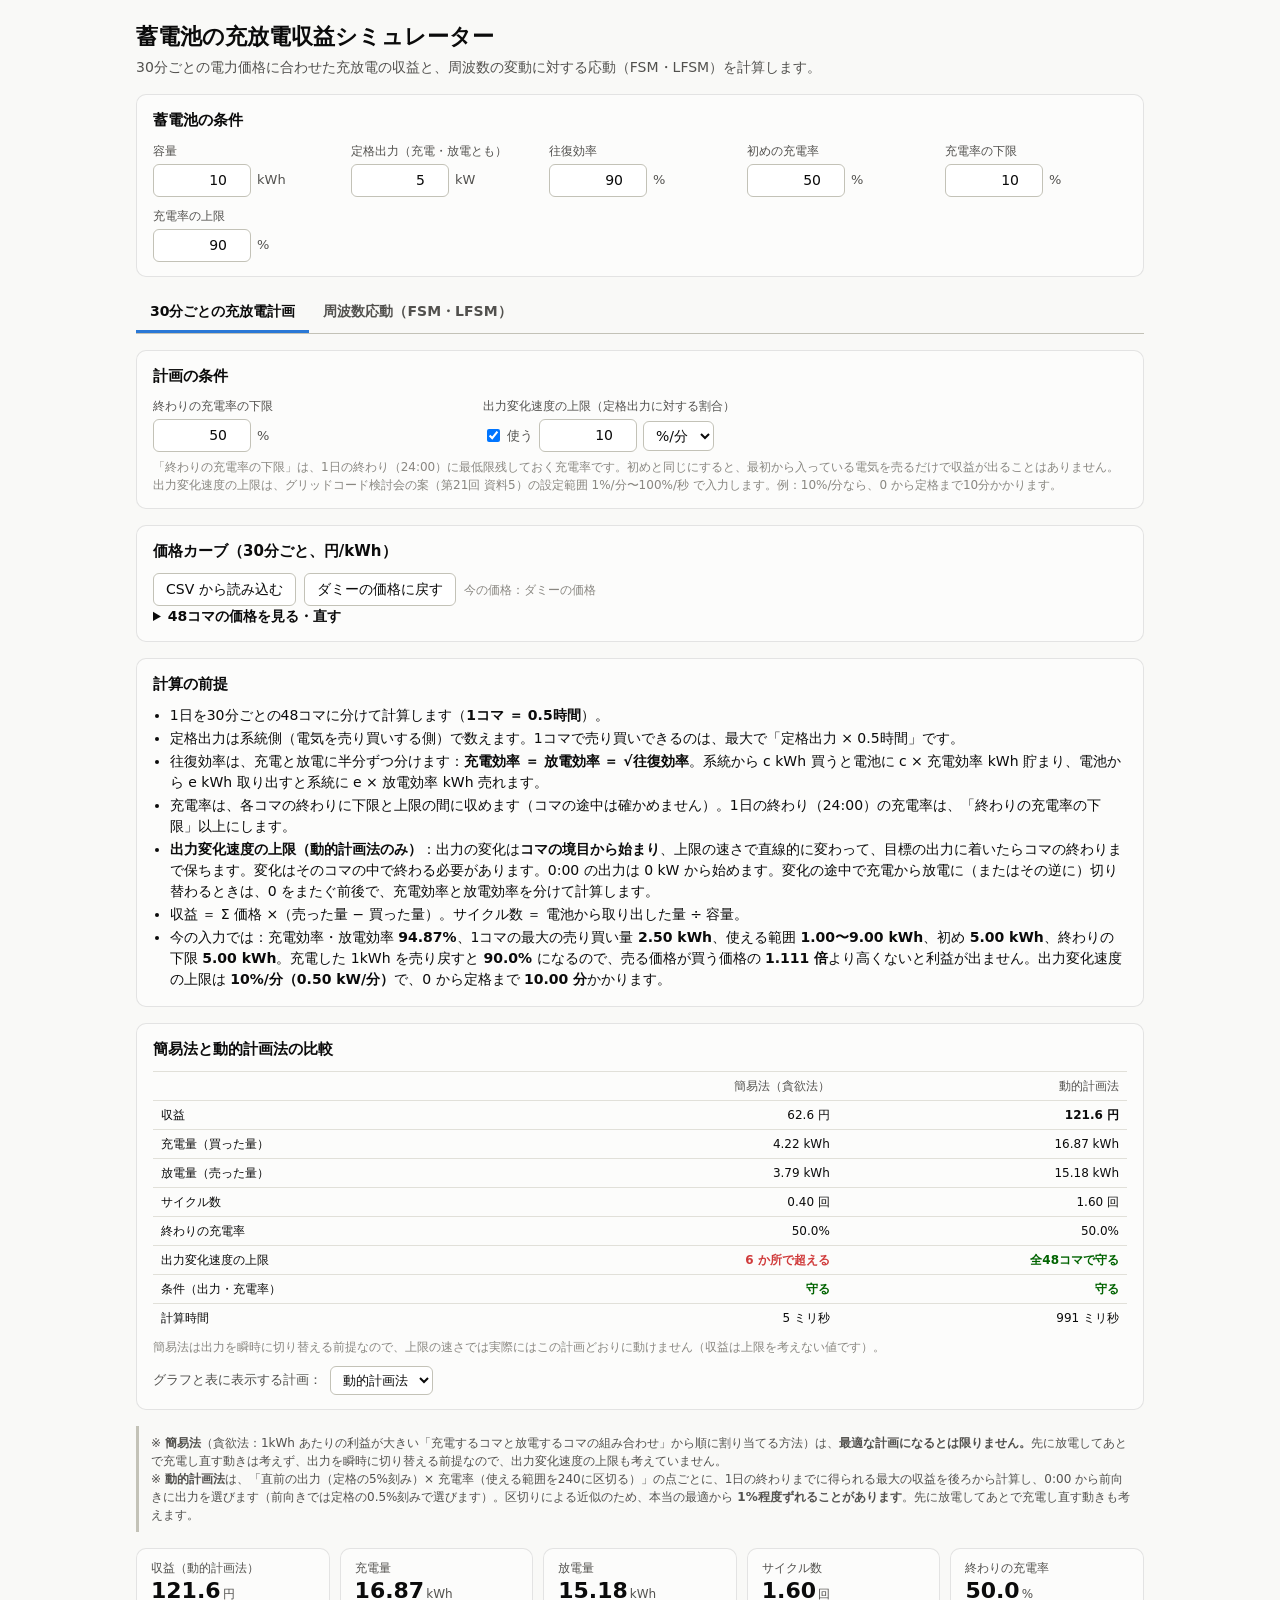
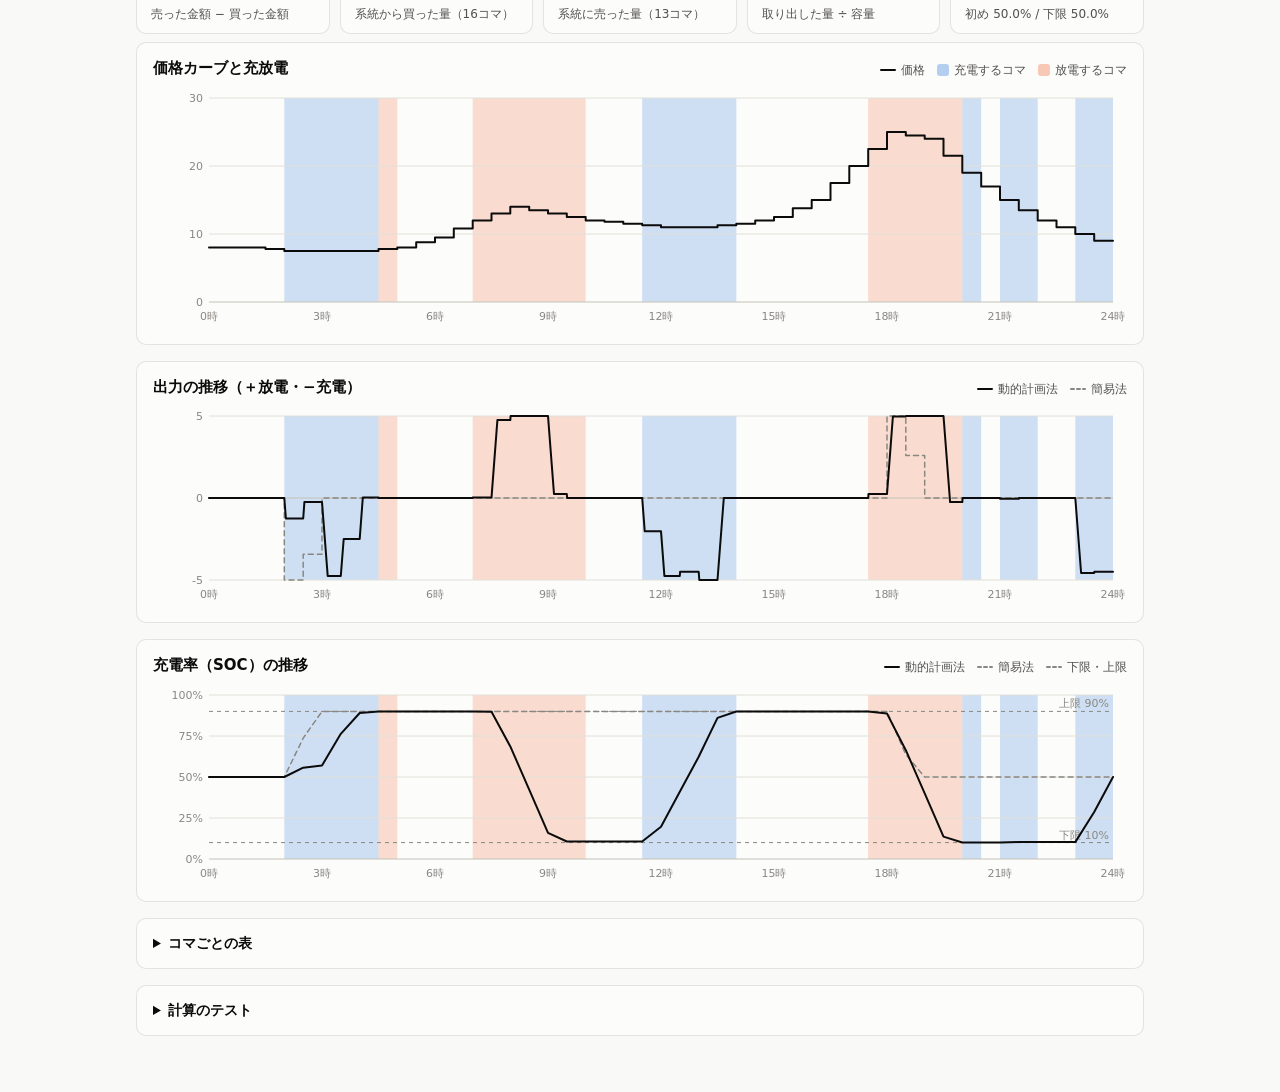
==== commit df419311: "蓄電池シミュレーターに動的計画法・出力変化速度の上限・周波数応動を追加 - 動的計画法（後ろ向きに先の収益を求め、前向きに正確な充電率で出力を選ぶ）を追加し、簡易法と並べて比較 - 出力変化速度の上限" ====
--- a/battery/index.html
+++ b/battery/index.html
@@ -67,13 +67,18 @@
   button.primary { background: var(--accent); border-color: var(--accent); color: #fff; }
   input:focus, select:focus { outline: 2px solid var(--accent); outline-offset: -1px; }
   input.invalid { border-color: var(--danger); outline-color: var(--danger); }
+  input[type="checkbox"] { width: auto; padding: 0; }
   .error-box { border: 1px solid var(--danger); color: var(--danger); border-radius: 8px; padding: 10px 14px; margin-bottom: 16px; }
 
   /* 入力 */
   .fields { display: grid; grid-template-columns: repeat(auto-fit, minmax(170px, 1fr)); gap: 10px 16px; }
   .field { display: flex; flex-wrap: wrap; align-items: center; gap: 4px 6px; }
   .field .name { flex-basis: 100%; color: var(--text-2); font-size: 12px; }
-  .field input { width: 7em; text-align: right; font-variant-numeric: tabular-nums; }
+  .field input[type="number"] { width: 7em; text-align: right; font-variant-numeric: tabular-nums; }
+  .field.wide { grid-column: span 2; }
+  .field select { max-width: 100%; min-width: 0; }
+  .fields > * { min-width: 0; }
+  .check { display: inline-flex; align-items: center; gap: 4px; font-size: 13px; color: var(--text-2); }
   .unit { color: var(--text-2); font-size: 13px; }
 
   .price-grid { display: grid; grid-template-columns: repeat(auto-fill, minmax(118px, 1fr)); gap: 6px 12px; margin-top: 8px; }
@@ -85,14 +90,19 @@
   .msg-ok { color: var(--ok); font-size: 13px; }
   .msg-ng { color: var(--danger); font-size: 13px; white-space: pre-line; }
 
+  /* タブ */
+  .tabs { display: flex; gap: 0; margin: 0 0 16px; border-bottom: 1px solid var(--axis); }
+  .tabs button { border: none; border-bottom: 3px solid transparent; border-radius: 0; background: transparent; padding: 8px 14px; color: var(--text-2); font-weight: 600; }
+  .tabs button[aria-selected="true"] { color: var(--text); border-bottom-color: var(--accent); }
+
   /* CSV */
   .csv-box { margin-top: 12px; padding-top: 12px; border-top: 1px solid var(--border); }
   .csv-controls { display: flex; flex-wrap: wrap; gap: 8px 16px; align-items: flex-end; margin: 10px 0; }
   .csv-controls label { display: flex; flex-direction: column; gap: 2px; font-size: 12px; color: var(--text-2); }
   .csv-controls select, .csv-controls input { max-width: 260px; }
   .preview td, .preview th { font-size: 12px; }
-  .preview .sel-time { background: color-mix(in srgb, var(--charge) 14%, transparent); }
-  .preview .sel-price { background: color-mix(in srgb, var(--discharge) 16%, transparent); }
+  .preview .sel-a { background: color-mix(in srgb, var(--charge) 14%, transparent); }
+  .preview .sel-b { background: color-mix(in srgb, var(--discharge) 16%, transparent); }
   .preview tr.skip td { color: var(--muted); }
 
   /* 前提 */
@@ -107,7 +117,12 @@
   .tile .v { font-size: 22px; font-weight: 700; line-height: 1.3; font-variant-numeric: tabular-nums; }
   .tile .v small { font-size: 12px; font-weight: 400; color: var(--text-2); margin-left: 2px; }
   .tile .s { color: var(--text-2); font-size: 12px; }
+  .tile.ng .v { color: var(--danger); }
   .caution { color: var(--text-2); font-size: 12px; margin: 0 0 16px; padding: 8px 12px; border-left: 3px solid var(--axis); }
+  .compare td.best { font-weight: 700; }
+  .compare td.ng { color: var(--danger); font-weight: 600; }
+  .compare td.ok { color: var(--ok); font-weight: 600; }
+  .show-plan { display: flex; flex-wrap: wrap; align-items: center; gap: 8px; margin: 10px 0 0; font-size: 13px; color: var(--text-2); }
 
   /* グラフ */
   .chart-head { display: flex; flex-wrap: wrap; align-items: baseline; justify-content: space-between; gap: 4px 16px; margin-bottom: 6px; }
@@ -115,7 +130,7 @@
   .legend { display: flex; flex-wrap: wrap; gap: 4px 12px; color: var(--text-2); font-size: 12px; }
   .legend span { display: inline-flex; align-items: center; gap: 5px; }
   .sw { display: inline-block; width: 12px; height: 12px; border-radius: 3px; }
-  .chart { position: relative; }
+  .chart { position: relative; margin-bottom: 4px; }
   .chart svg { display: block; width: 100%; }
   .chart .grid { stroke: var(--grid); stroke-width: 1; }
   .chart .base { stroke: var(--axis); stroke-width: 1; }
@@ -150,90 +165,218 @@
   .test-list .pass { color: var(--ok); font-weight: 700; }
   .test-list .fail { color: var(--danger); font-weight: 700; }
   .test-list .detail { color: var(--text-2); font-size: 12px; }
+  .test-list .group { font-weight: 700; color: var(--text-2); padding-top: 10px; }
 </style>
 </head>
 <body>
 <div class="wrap">
   <h1>蓄電池の充放電収益シミュレーター</h1>
-  <p class="lead">30分ごとの電力価格に合わせて、安いときに充電し、高いときに放電したときの1日の収益を計算します。</p>
+  <p class="lead">30分ごとの電力価格に合わせた充放電の収益と、周波数の変動に対する応動（FSM・LFSM）を計算します。</p>
 
   <section class="panel">
     <h2>蓄電池の条件</h2>
     <div class="fields" id="battery">
       <label class="field"><span class="name">容量</span><input type="number" data-key="capacity" min="0" step="any"><span class="unit">kWh</span></label>
-      <label class="field"><span class="name">定格出力</span><input type="number" data-key="power" min="0" step="any"><span class="unit">kW</span></label>
+      <label class="field"><span class="name">定格出力（充電・放電とも）</span><input type="number" data-key="power" min="0" step="any"><span class="unit">kW</span></label>
       <label class="field"><span class="name">往復効率</span><input type="number" data-key="efficiency" min="1" max="100" step="any"><span class="unit">%</span></label>
       <label class="field"><span class="name">初めの充電率</span><input type="number" data-key="socInit" min="0" max="100" step="any"><span class="unit">%</span></label>
       <label class="field"><span class="name">充電率の下限</span><input type="number" data-key="socMin" min="0" max="100" step="any"><span class="unit">%</span></label>
       <label class="field"><span class="name">充電率の上限</span><input type="number" data-key="socMax" min="0" max="100" step="any"><span class="unit">%</span></label>
-      <label class="field"><span class="name">終わりの充電率の下限</span><input type="number" data-key="socEndMin" min="0" max="100" step="any"><span class="unit">%</span></label>
     </div>
-    <p class="note">「終わりの充電率の下限」は、1日の終わり（24:00）に最低限残しておく充電率です。初めと同じにすると、最初から入っている電気を売るだけで収益が出ることはありません。</p>
   </section>
 
-  <section class="panel">
-    <h2>価格カーブ（30分ごと、円/kWh）</h2>
-    <div class="row-buttons">
-      <button id="btnCsv">CSV から読み込む</button>
-      <input type="file" id="csvFile" accept=".csv,text/csv" hidden>
-      <button id="btnDummy">ダミーの価格に戻す</button>
-      <span id="priceMsg"></span>
+  <div class="tabs" role="tablist">
+    <button role="tab" data-tab="plan" aria-selected="true">30分ごとの充放電計画</button>
+    <button role="tab" data-tab="freq" aria-selected="false">周波数応動（FSM・LFSM）</button>
+  </div>
+
+  <!-- ================= ① 30分ごとの充放電計画 ================= -->
+  <div id="tabPlan">
+    <section class="panel">
+      <h2>計画の条件</h2>
+      <div class="fields" id="planFields">
+        <label class="field"><span class="name">終わりの充電率の下限</span><input type="number" data-key="socEndMin" min="0" max="100" step="any"><span class="unit">%</span></label>
+        <div class="field wide"><span class="name">出力変化速度の上限（定格出力に対する割合）</span>
+          <label class="check"><input type="checkbox" data-key="rampOn"> 使う</label>
+          <input type="number" data-key="rampValue" min="0" step="any" aria-label="出力変化速度の上限">
+          <select data-key="rampUnit" aria-label="単位"><option value="min">%/分</option><option value="sec">%/秒</option></select>
+        </div>
+      </div>
+      <p class="note">「終わりの充電率の下限」は、1日の終わり（24:00）に最低限残しておく充電率です。初めと同じにすると、最初から入っている電気を売るだけで収益が出ることはありません。<br>
+        出力変化速度の上限は、グリッドコード検討会の案（第21回 資料5）の設定範囲 1%/分〜100%/秒 で入力します。例：10%/分なら、0 から定格まで10分かかります。</p>
+    </section>
+
+    <section class="panel">
+      <h2>価格カーブ（30分ごと、円/kWh）</h2>
+      <div class="row-buttons">
+        <button id="btnCsv">CSV から読み込む</button>
+        <input type="file" id="csvFile" accept=".csv,text/csv" hidden>
+        <button id="btnDummy">ダミーの価格に戻す</button>
+        <span id="priceMsg"></span>
+      </div>
+
+      <div class="csv-box" id="csvBox" hidden>
+        <h3 id="csvTitle"></h3>
+        <div class="table-scroll"><table class="preview" id="csvPreview"></table></div>
+        <div class="csv-controls">
+          <label>データが始まる行<input type="number" id="csvStart" min="1" step="1" style="width:6em"></label>
+          <label>時刻の列<select id="csvTime"></select></label>
+          <label>価格の列<select id="csvPrice"></select></label>
+          <label>日付の列（複数日のとき）<select id="csvDate"></select></label>
+          <label id="csvDayWrap" hidden>使う日<select id="csvDay"></select></label>
+        </div>
+        <p class="note">時刻の列は「0:00」「00:30」のような時刻か、「1〜48」のコマ番号（JEPX のスポット価格の形式）に対応しています。先頭10行だけを表示しています。</p>
+        <div class="row-buttons">
+          <button class="primary" id="btnCsvLoad">この設定で読み込む</button>
+          <button id="btnCsvCancel">やめる</button>
+          <span id="csvMsg"></span>
+        </div>
+      </div>
+
+      <details>
+        <summary>48コマの価格を見る・直す</summary>
+        <div class="price-grid" id="priceGrid"></div>
+      </details>
+    </section>
+
+    <section class="panel">
+      <h2>計算の前提</h2>
+      <ul class="assume" id="assume"></ul>
+    </section>
+
+    <div class="error-box" id="errorBox" hidden></div>
+
+    <div id="output">
+      <section class="panel">
+        <h2>簡易法と動的計画法の比較</h2>
+        <div class="table-scroll"><table class="compare" id="compareTable"></table></div>
+        <div class="show-plan">グラフと表に表示する計画：
+          <select id="showPlan"><option value="dp">動的計画法</option><option value="greedy">簡易法</option></select>
+        </div>
+      </section>
+      <p class="caution">※ <b>簡易法</b>（貪欲法：1kWh あたりの利益が大きい「充電するコマと放電するコマの組み合わせ」から順に割り当てる方法）は、<strong>最適な計画になるとは限りません。</strong>先に放電してあとで充電し直す動きは考えず、出力を瞬時に切り替える前提なので、出力変化速度の上限も考えていません。<br>
+        ※ <b>動的計画法</b>は、「直前の出力（定格の5%刻み）× 充電率（使える範囲を240に区切る）」の点ごとに、1日の終わりまでに得られる最大の収益を後ろから計算し、0:00 から前向きに出力を選びます（前向きでは定格の0.5%刻みで選びます）。区切りによる近似のため、本当の最適から <strong>1%程度ずれることがあります</strong>。先に放電してあとで充電し直す動きも考えます。</p>
+
+      <section class="tiles" id="tiles"></section>
+
+      <section class="panel">
+        <div class="chart-head"><h2>価格カーブと充放電</h2><div class="legend" id="lgPrice"></div></div>
+        <div class="chart" id="chPrice"></div>
+      </section>
+
+      <section class="panel">
+        <div class="chart-head"><h2>出力の推移（＋放電・−充電）</h2><div class="legend" id="lgPower"></div></div>
+        <div class="chart" id="chPower"></div>
+      </section>
+
+      <section class="panel">
+        <div class="chart-head"><h2>充電率（SOC）の推移</h2><div class="legend" id="lgSoc"></div></div>
+        <div class="chart" id="chSoc"></div>
+      </section>
+
+      <details class="panel">
+        <summary>コマごとの表</summary>
+        <div class="table-scroll"><table id="slotTable"></table></div>
+      </details>
     </div>
-
-    <div class="csv-box" id="csvBox" hidden>
-      <h3 id="csvTitle"></h3>
-      <div class="table-scroll"><table class="preview" id="csvPreview"></table></div>
-      <div class="csv-controls">
-        <label>データが始まる行<input type="number" id="csvStart" min="1" step="1" style="width:6em"></label>
-        <label>時刻の列<select id="csvTime"></select></label>
-        <label>価格の列<select id="csvPrice"></select></label>
-        <label>日付の列（複数日のとき）<select id="csvDate"></select></label>
-        <label id="csvDayWrap" hidden>使う日<select id="csvDay"></select></label>
+  </div>
+
+  <!-- ================= ② 周波数応動 ================= -->
+  <div id="tabFreq" hidden>
+    <section class="panel">
+      <h2>周波数応動の条件</h2>
+      <div class="fields" id="freqFields">
+        <label class="field"><span class="name">基準周波数</span><select data-key="fBase"><option value="50">50 Hz</option><option value="60">60 Hz</option></select></label>
+        <label class="field"><span class="name">調定率</span><input type="number" data-key="droop" min="0" step="any"><span class="unit">%</span></label>
+        <div class="field"><span class="name">LFSM（事故時の応動）</span>
+          <label class="check"><input type="checkbox" data-key="lfsmOn"> 使う</label>
+          <span class="unit">不感帯 ±</span><input type="number" data-key="lfsmDb" min="0" step="any" aria-label="LFSM の不感帯"><span class="unit">Hz</span></div>
+        <div class="field"><span class="name">FSM（平常時の応動）</span>
+          <label class="check"><input type="checkbox" data-key="fsmOn"> 使う</label>
+          <span class="unit">不感帯 ±</span><input type="number" data-key="fsmDb" min="0" step="any" aria-label="FSM の不感帯"><span class="unit">Hz</span></div>
+        <label class="field"><span class="name">むだ時間</span><input type="number" data-key="deadTime" min="0" step="any"><span class="unit">秒</span></label>
+        <label class="field"><span class="name">周波数の検出遅れ（時定数）</span><input type="number" data-key="tauDetect" min="0" step="any"><span class="unit">秒</span></label>
+        <label class="field"><span class="name">出力の応動遅れ（時定数）</span><input type="number" data-key="tauOut" min="0" step="any"><span class="unit">秒</span></label>
+        <label class="field"><span class="name">応動の変化速度の上限</span><input type="number" data-key="respRate" min="0" step="any"><span class="unit">%/秒</span></label>
+        <label class="field"><span class="name">運転点（応動していないときの出力）</span><input type="number" data-key="baseOut" min="-100" max="100" step="any"><span class="unit">%（＋放電）</span></label>
       </div>
-      <p class="note">時刻の列は「0:00」「00:30」のような時刻か、「1〜48」のコマ番号（JEPX のスポット価格の形式）に対応しています。先頭10行だけを表示しています。</p>
+      <p class="note">初期値は、グリッドコード検討会の案（第22回 資料5）の値です：調定率5%、LFSM の不感帯 ±0.2Hz、解析で使われた FSM の不感帯 ±0.01Hz（50Hz系）、むだ時間0.7秒、検出遅れ0.2秒、応動遅れ0.1秒、変化速度100%/秒。FSM は「継続検討」とされている機能です。</p>
+    </section>
+
+    <section class="panel">
+      <h2>周波数のデータ</h2>
+      <div class="fields" id="patternFields">
+        <label class="field"><span class="name">パターン</span><select data-key="pattern">
+          <option value="step">階段状（事故で周波数が急に変わる）</option>
+          <option value="slow">ゆっくりした変動</option>
+          <option value="noise">ノイズ入り（平常時の細かい揺れ）</option>
+          <option value="stepnoise">階段状 ＋ ノイズ</option>
+          <option value="csv">CSV から読み込んだデータ</option>
+        </select></label>
+        <label class="field"><span class="name">長さ</span><select data-key="duration">
+          <option value="600">10分</option><option value="3600">1時間</option><option value="86400">24時間</option>
+        </select></label>
+        <label class="field"><span class="name">階段の大きさ（下がる向き）</span><input type="number" data-key="stepHz" step="any"><span class="unit">Hz</span></label>
+        <label class="field"><span class="name">ゆっくりした変動の振幅</span><input type="number" data-key="slowAmp" min="0" step="any"><span class="unit">Hz</span></label>
+        <label class="field"><span class="name">ゆっくりした変動の周期</span><input type="number" data-key="slowPeriod" min="0" step="any"><span class="unit">分</span></label>
+        <label class="field"><span class="name">ノイズの大きさ（標準偏差）</span><input type="number" data-key="noiseHz" min="0" step="any"><span class="unit">Hz</span></label>
+      </div>
+      <p class="note" id="patternNote"></p>
       <div class="row-buttons">
-        <button class="primary" id="btnCsvLoad">この設定で読み込む</button>
-        <button id="btnCsvCancel">やめる</button>
-        <span id="csvMsg"></span>
+        <button id="btnFreqCsv">周波数の CSV を読み込む</button>
+        <input type="file" id="freqCsvFile" accept=".csv,text/csv" hidden>
+        <span id="freqCsvState"></span>
       </div>
+      <div class="csv-box" id="freqCsvBox" hidden>
+        <h3 id="freqCsvTitle"></h3>
+        <div class="table-scroll"><table class="preview" id="freqCsvPreview"></table></div>
+        <div class="csv-controls">
+          <label>データが始まる行<input type="number" id="freqCsvStart" min="1" step="1" style="width:6em"></label>
+          <label>時刻の列<select id="freqCsvTime"></select></label>
+          <label>周波数の列（Hz）<select id="freqCsvFreq"></select></label>
+          <label>データの間隔（時刻の列がないとき）<input type="number" id="freqCsvDt" min="0" step="any" value="1" style="width:6em"></label>
+        </div>
+        <p class="note">時刻の列は、秒（0, 1, 2, …）か「12:00:01」「2026/11/12 12:00:01.5」のような時刻に対応しています。間隔は時刻の列から求めます。</p>
+        <div class="row-buttons">
+          <button class="primary" id="btnFreqCsvLoad">この設定で読み込む</button>
+          <button id="btnFreqCsvCancel">やめる</button>
+          <span id="freqCsvMsg"></span>
+        </div>
+      </div>
+    </section>
+
+    <section class="panel">
+      <h2>計算の前提</h2>
+      <ul class="assume" id="freqAssume"></ul>
+    </section>
+
+    <div class="error-box" id="freqErrorBox" hidden></div>
+
+    <div id="freqOutput">
+      <section class="tiles" id="freqTiles"></section>
+      <section class="panel" id="eventPanel">
+        <h2>階段状の変化への応動</h2>
+        <div class="table-scroll"><table id="eventTable"></table></div>
+        <p class="note">判定の基準は「1秒以内に出力変化を開始し、5秒以内に出力変化を完了（変化量の90%に到達）」です（第22回 資料5 の LFSM 制御応答性）。変化の開始は、必要な変化量の1%以上動いた時点としています。</p>
+      </section>
+      <section class="panel">
+        <div class="chart-head"><h2>系統周波数</h2><div class="legend" id="lgFreq"></div></div>
+        <div class="chart" id="chFreq"></div>
+      </section>
+      <section class="panel">
+        <div class="chart-head"><h2>出力（定格に対する %、＋放電・−充電）</h2><div class="legend" id="lgResp"></div></div>
+        <div class="chart" id="chResp"></div>
+      </section>
+      <section class="panel">
+        <div class="chart-head"><h2>充電率（SOC）</h2><div class="legend" id="lgFsoc"></div></div>
+        <div class="chart" id="chFsoc"></div>
+      </section>
     </div>
-
-    <details>
-      <summary>48コマの価格を見る・直す</summary>
-      <div class="price-grid" id="priceGrid"></div>
-    </details>
-  </section>
-
-  <section class="panel">
-    <h2>計算の前提</h2>
-    <ul class="assume" id="assume"></ul>
-  </section>
-
-  <div class="error-box" id="errorBox" hidden></div>
-
-  <div id="output">
-    <section class="tiles" id="tiles"></section>
-    <p class="caution">※ 今の計算は簡単な方法（貪欲法：1kWh あたりの利益が大きい「充電するコマと放電するコマの組み合わせ」から順に割り当てる方法）です。<strong>最適な計画になるとは限りません。</strong>また、先に放電してあとで充電し直す動き（夕方に売って夜に買い戻すなど）は考えていません。</p>
-
-    <section class="panel">
-      <div class="chart-head"><h2>価格カーブと充放電</h2><div class="legend" id="lgPrice"></div></div>
-      <div class="chart" id="chPrice"></div>
-    </section>
-
-    <section class="panel">
-      <div class="chart-head"><h2>充電率（SOC）の推移</h2><div class="legend" id="lgSoc"></div></div>
-      <div class="chart" id="chSoc"></div>
-    </section>
-
-    <details class="panel">
-      <summary>コマごとの表</summary>
-      <div class="table-scroll"><table id="slotTable"></table></div>
-    </details>
   </div>
 
   <details class="panel" id="testPanel">
     <summary>計算のテスト</summary>
-    <p class="note">計算の関数が正しく動くかを確かめるテストです。入力欄の値は使わず、テスト用の条件で計算します（「今の入力の蓄電池」のテストだけは、今の入力を使います）。</p>
+    <p class="note">計算の関数が正しく動くかを確かめるテストです。入力欄の値は使わず、テスト用の条件で計算します（「今の入力の蓄電池」のテストだけは、今の入力を使います）。動的計画法のテストは数秒かかります。</p>
     <div class="row-buttons"><button id="btnTest">テストを実行</button><span id="testSummary"></span></div>
     <ul class="test-list" id="testList"></ul>
   </details>
@@ -244,11 +387,18 @@
 const STORAGE_KEY = 'battery-sim-v1';
 const SLOTS = 48;          // 1日のコマ数
 const SLOT_HOURS = 0.5;    // 1コマの長さ（時間）
+const SLOT_MIN = 30;       // 1コマの長さ（分）
 const EPS = 1e-9;
 
-const DEFAULT_BATTERY = {
-  capacity: '10', power: '5', efficiency: '90',
-  socInit: '50', socMin: '10', socMax: '90', socEndMin: '50',
+const DEFAULT_INPUTS = {
+  // 蓄電池
+  capacity: '10', power: '5', efficiency: '90', socInit: '50', socMin: '10', socMax: '90',
+  // ① 計画
+  socEndMin: '50', rampOn: 'true', rampValue: '10', rampUnit: 'min',
+  // ② 周波数応動（第22回 グリッドコード検討会 資料5 の案・解析条件）
+  fBase: '50', droop: '5', lfsmOn: 'true', lfsmDb: '0.2', fsmOn: 'true', fsmDb: '0.01',
+  deadTime: '0.7', tauDetect: '0.2', tauOut: '0.1', respRate: '100', baseOut: '0',
+  pattern: 'step', duration: '600', stepHz: '0.5', slowAmp: '0.1', slowPeriod: '10', noiseHz: '0.02',
 };
 
 // ダミーの価格（円/kWh）：夜が安く、朝に上がり、夕方が一番高い1日
@@ -263,30 +413,39 @@
 
 // ===== 状態 =====
 const state = {
-  inputs: { ...DEFAULT_BATTERY },   // 入力欄の文字列
+  inputs: { ...DEFAULT_INPUTS },    // 入力欄の値（文字列。チェックボックスは 'true' / 'false'）
   prices: dummyPrices(),            // 48コマの価格
   priceSource: 'ダミーの価格',       // 価格の出どころ（画面の表示用）
-  csv: null,                        // 読み込み中の CSV：{name, rows}
+  tab: 'plan',
+  showPlan: 'dp',
+  csv: null,                        // 読み込み中の価格 CSV：{name, enc, rows, width}
+  freqCsv: null,                    // 読み込み中の周波数 CSV
+  freqData: null,                   // 読み込んだ周波数データ：{name, dt, values: Float32Array}（保存はしない）
 };
 
 function load() {
   try {
     const saved = JSON.parse(localStorage.getItem(STORAGE_KEY));
     if (saved) {
-      for (const k of Object.keys(DEFAULT_BATTERY)) if (typeof saved.inputs?.[k] === 'string') state.inputs[k] = saved.inputs[k];
+      for (const k of Object.keys(DEFAULT_INPUTS)) if (typeof saved.inputs?.[k] === 'string') state.inputs[k] = saved.inputs[k];
       if (Array.isArray(saved.prices) && saved.prices.length === SLOTS && saved.prices.every(Number.isFinite)) state.prices = saved.prices;
       if (typeof saved.priceSource === 'string') state.priceSource = saved.priceSource;
+      if (saved.tab === 'freq') state.tab = 'freq';
+      if (saved.showPlan === 'greedy') state.showPlan = 'greedy';
     }
   } catch (e) { /* 保存領域が使えない環境では初期値で動かす */ }
+  if (state.inputs.pattern === 'csv') state.inputs.pattern = 'step';   // CSV のデータは保存しないので、開き直したら作ったパターンに戻す
 }
 function save() {
   try {
-    localStorage.setItem(STORAGE_KEY, JSON.stringify({ inputs: state.inputs, prices: state.prices, priceSource: state.priceSource }));
+    localStorage.setItem(STORAGE_KEY, JSON.stringify({
+      inputs: state.inputs, prices: state.prices, priceSource: state.priceSource, tab: state.tab, showPlan: state.showPlan,
+    }));
   } catch (e) { /* 保存できなくても動かす */ }
 }
 
-// ===== 計算 =====
-// 蓄電池の条件（数値）から、計算で使う値を作る。電力量はすべて kWh
+// ===== ① 計算 =====
+// 蓄電池の条件（数値）から、計算で使う値を作る。電力量は kWh、出力は kW
 function derive(b) {
   const etaRt = b.efficiency / 100;
   const eta = Math.sqrt(etaRt);   // 往復効率を充電と放電に半分ずつ分ける
@@ -297,13 +456,15 @@
     eMin: b.capacity * b.socMin / 100,
     eMax: b.capacity * b.socMax / 100,
     eEnd: b.capacity * b.socEndMin / 100,
+    ramp: b.rampOn ? b.rampPctPerMin / 100 * b.power : Infinity,   // 出力変化速度の上限（kW/分）
   };
 }
 
-// 計画の形：{ charge: [48コマの買う量 kWh], discharge: [48コマの売る量 kWh] }（どちらも系統側で数える）
-// 動的計画法で作るときは、planDP(prices, b) を同じ引数・同じ戻り値で作り、下の PLANNER を差し替える。
-
-// 簡単な方法（貪欲法）。最適とは限らない
+// 計画の形：{ charge: [48コマの買う量 kWh], discharge: [48コマの売る量 kWh], power: [各コマの出力 kW（＋放電）], ramped }
+//   ramped = true のとき、出力はコマの境目から上限の速さで直線的に変わり、目標の出力に着いたらそのまま保つ。
+//   ramped = false のとき、出力はコマの境目で瞬時に切り替わる。
+
+// 簡単な方法（貪欲法）。最適とは限らない。出力は瞬時に切り替える前提（ランプは考えない）
 function planGreedy(prices, b) {
   const d = derive(b);
   const charge = new Array(SLOTS).fill(0), discharge = new Array(SLOTS).fill(0);
@@ -363,10 +524,110 @@
     }
   }
   const clean = a => a.map(v => (v < 1e-9 ? 0 : v));
-  return { charge: clean(charge), discharge: clean(discharge) };
-}
-
-const PLANNER = planGreedy;   // 動的計画法ができたら planDP に差し替える
+  const ch = clean(charge), dc = clean(discharge);
+  return { charge: ch, discharge: dc, power: ch.map((c, t) => (dc[t] - c) / SLOT_HOURS), ramped: false };
+}
+
+// 直線 a → b（kW）を h 時間かけて動くときの、プラス側（放電）とマイナス側（充電）の電力量（kWh）
+function splitArea(a, b, h) {
+  if (h <= 0) return { dis: 0, chg: 0 };
+  if (a >= 0 && b >= 0) return { dis: (a + b) / 2 * h, chg: 0 };
+  if (a <= 0 && b <= 0) return { dis: 0, chg: -(a + b) / 2 * h };
+  const z = a / (a - b);   // 0 をまたぐ時点（割合）
+  return a > 0 ? { dis: a * z * h / 2, chg: -b * (1 - z) * h / 2 } : { dis: b * (1 - z) * h / 2, chg: -a * z * h / 2 };
+}
+
+// 1コマの電力量。出力 p0 → p1 の変化は、コマの境目から上限 ramp（kW/分）の速さで始まり、着いたら p1 を保つ
+function slotEnergy(p0, p1, ramp) {
+  const tauH = ramp === Infinity || p0 === p1 ? 0 : Math.min(SLOT_HOURS, Math.abs(p1 - p0) / ramp / 60);
+  const r = splitArea(p0, p1, tauH);
+  const hold = SLOT_HOURS - tauH;
+  return { dis: r.dis + Math.max(p1, 0) * hold, chg: r.chg + Math.max(-p1, 0) * hold, tauMin: tauH * 60 };
+}
+
+// 動的計画法。状態 =（直前の出力, 充電率）、選ぶもの = そのコマの出力。収益が最大になる計画を探す
+//   1. 後ろ向き：24:00 から逆順に、「出力 × 充電率の区切り点」ごとに、そこから1日の終わりまでに得られる最大の収益を求める
+//      （区切り点の間の充電率の値は、両隣の点から直線で補う）
+//   2. 前向き：0:00 から、正確な充電率を使って、1コマずつ「そのコマの収益 ＋ その先の最大の収益」が最大の出力を選ぶ
+//   opts.np：出力の区切りの数（−定格〜＋定格）、opts.ne：充電率の区切りの数（下限〜上限）
+function planDP(prices, b, opts = {}) {
+  const np = opts.np || 41, ne = opts.ne || 240;
+  const d = derive(b);
+  const half = (np - 1) / 2;
+  const levels = Array.from({ length: np }, (_, k) => b.power * (k - half) / half);
+  // 出力 i → j の1コマの電力量（上限の速さで届かない組み合わせは null）
+  const trans = new Array(np * np).fill(null);
+  for (let i = 0; i < np; i++) {
+    for (let j = 0; j < np; j++) {
+      if (Math.abs(levels[j] - levels[i]) > d.ramp * SLOT_MIN + 1e-9) continue;
+      const m = slotEnergy(levels[i], levels[j], d.ramp);
+      trans[i * np + j] = { dE: m.chg * d.etaC - m.dis / d.etaD, net: m.dis - m.chg };
+    }
+  }
+  const span = Math.max(d.eMax - d.eMin, 1e-12);
+  const width = ne + 1;
+  const PENALTY = 1e6;   // 終わりの下限に足りない 1kWh あたりの罰（実際には選ばれない大きさ）
+  const terminal = e => (e >= d.eEnd - 1e-9 ? 0 : -PENALTY * (d.eEnd - e));
+  const gridE = k => d.eMin + span * k / ne;
+  // V[t]：コマ t の初めの状態（直前の出力 j, 充電率）から先の最大の収益
+  const V = new Array(SLOTS + 1);
+  V[SLOTS] = new Float64Array(np * width);
+  for (let j = 0; j < np; j++) for (let k = 0; k < width; k++) V[SLOTS][j * width + k] = terminal(gridE(k));
+  const interp = (Vt, j, e) => {
+    const x = (e - d.eMin) / span * ne;
+    const k0 = Math.max(0, Math.min(ne - 1, Math.floor(x))), w = x - k0;
+    return (1 - w) * Vt[j * width + k0] + w * Vt[j * width + k0 + 1];
+  };
+  const inRange = e => e >= d.eMin - 1e-9 && e <= d.eMax + 1e-9;
+  for (let t = SLOTS - 1; t >= 0; t--) {
+    const Vt = new Float64Array(np * width), Vn = V[t + 1], price = prices[t];
+    for (let i = 0; i < np; i++) {
+      for (let k = 0; k < width; k++) {
+        const e = gridE(k);
+        let best = -1e15;
+        for (let j = 0; j < np; j++) {
+          const m = trans[i * np + j];
+          if (!m) continue;
+          const e2 = e + m.dE;
+          if (!inRange(e2)) continue;
+          const v = price * m.net + (t === SLOTS - 1 ? terminal(e2) : interp(Vn, j, e2));
+          if (v > best) best = v;
+        }
+        Vt[i * width + k] = best;
+      }
+    }
+    V[t] = Vt;
+  }
+  // 前向き：正確な充電率で、1コマずつ出力を選ぶ。候補は後ろ向きより細かく（定格の0.5%刻み）し、
+  // その先の収益は V を出力と充電率の両方向に直線で補って求める（電池をちょうど満たす・空にする量を選べるように）
+  const nf = opts.nf || 401, fineHalf = (nf - 1) / 2;
+  const fine = Array.from({ length: nf }, (_, k) => b.power * (k - fineHalf) / fineHalf);
+  const interp2 = (Vt, p, e2) => {
+    const x = (p / b.power + 1) / 2 * (np - 1);
+    const j0 = Math.max(0, Math.min(np - 2, Math.floor(x))), w = x - j0;
+    return (1 - w) * interp(Vt, j0, e2) + w * interp(Vt, j0 + 1, e2);
+  };
+  const power = [], charge = [], discharge = [];
+  let p = 0, e = d.e0;   // 0:00 の出力は 0 kW から始める
+  for (let t = 0; t < SLOTS; t++) {
+    let bestP = null, best = -Infinity, bestM = null;
+    for (const q of fine) {
+      if (Math.abs(q - p) > d.ramp * SLOT_MIN + 1e-9) continue;
+      const m = slotEnergy(p, q, d.ramp);
+      const e2 = e + m.chg * d.etaC - m.dis / d.etaD;
+      if (!inRange(e2)) continue;
+      const v = prices[t] * (m.dis - m.chg) + (t === SLOTS - 1 ? terminal(e2) : interp2(V[t + 1], q, e2));
+      if (v > best + 1e-9 || (Math.abs(v - best) <= 1e-9 && Math.abs(q - p) < Math.abs(bestP - p))) { best = v; bestP = q; bestM = m; }
+    }
+    if (bestP === null) throw new Error('条件を満たす計画が見つかりませんでした');
+    power.push(bestP);
+    charge.push(bestM.chg);
+    discharge.push(bestM.dis);
+    e = Math.max(d.eMin, Math.min(d.eMax, e + bestM.chg * d.etaC - bestM.dis / d.etaD));
+    p = bestP;
+  }
+  return { charge, discharge, power, ramped: true };
+}
 
 // 計画を1コマずつたどって、収益・充電量・放電量・充電率を計算し、条件を守っているか確かめる
 function evaluate(plan, prices, b) {
@@ -379,7 +640,8 @@
     if (c < -EPS || s < -EPS) problems.push(`${slotRange(t)}：充電量か放電量がマイナス`);
     if (c > d.limit + 1e-6) problems.push(`${slotRange(t)}：充電が出力の上限を超えている`);
     if (s > d.limit + 1e-6) problems.push(`${slotRange(t)}：放電が出力の上限を超えている`);
-    if (c > EPS && s > EPS) problems.push(`${slotRange(t)}：同じコマで充電と放電をしている`);
+    // ランプのある計画では、出力が 0 をまたいで変わるコマに充電と放電の両方が入ることがある
+    if (!plan.ramped && c > EPS && s > EPS) problems.push(`${slotRange(t)}：同じコマで充電と放電をしている`);
     e += c * d.etaC - s / d.etaD;
     if (e > d.eMax + 1e-6) problems.push(`${slotRange(t)}：充電率が上限を超えている`);
     if (e < d.eMin - 1e-6) problems.push(`${slotRange(t)}：充電率が下限を下回っている`);
@@ -393,39 +655,199 @@
   return { revenue, buy, sell, cycles: out / b.capacity, soc, endSoc: e, problems };
 }
 
+// 出力変化速度の上限を、全コマで守っているか確かめる。違反したコマの一覧を返す
+//   ・ランプのある計画：出力の変化がコマの中で収まっているか、電力量が出力の動きと合っているか
+//   ・瞬時に切り替える計画：出力が変わる境目は、上限があるかぎり違反になる
+function checkRamp(plan, b) {
+  const d = derive(b);
+  const bad = [];
+  if (d.ramp === Infinity) return bad;
+  let p0 = 0;   // 0:00 の出力は 0 kW
+  for (let t = 0; t < SLOTS; t++) {
+    const p1 = plan.power[t], dp = Math.abs(p1 - p0);
+    if (plan.ramped) {
+      const m = slotEnergy(p0, p1, d.ramp);
+      if (dp > d.ramp * SLOT_MIN + 1e-6) bad.push({ t, why: `出力の変化 ${num(dp, 2)} kW がコマの中で終わらない（上限では ${num(d.ramp * SLOT_MIN, 2)} kW まで）` });
+      else if (Math.abs(m.dis - plan.discharge[t]) > 1e-6 || Math.abs(m.chg - plan.charge[t]) > 1e-6) bad.push({ t, why: '電力量が、上限の速さで動いたときの値と合わない' });
+    } else if (dp > 1e-6) {
+      bad.push({ t, why: `出力を ${num(p0, 2)} → ${num(p1, 2)} kW に瞬時に切り替えている` });
+    }
+    p0 = p1;
+  }
+  return bad;
+}
+
+// ===== ② 周波数応動の計算 =====
+// 第22回 グリッドコード検討会 資料5 の応答モデルにならう：
+//   系統周波数 → 検出遅れ（一次遅れ）→ むだ時間 → 調定率特性（不感帯を超えた分）→ 出力の上下限 → 変化速度の上限 → 応動遅れ（一次遅れ）
+function droopResponse(df, c) {
+  // 不感帯を超えた周波数のずれに対する出力の変化（定格に対する %）。周波数が上がれば出力を下げる（充電側へ）
+  const db = c.fsmOn ? c.fsmDb : c.lfsmOn ? c.lfsmDb : Infinity;
+  if (Math.abs(df) <= db) return 0;
+  const over = df - Math.sign(df) * db;
+  return -over / c.fBase / (c.droop / 100) * 100;
+}
+
+// freq：周波数（Hz）の配列、dt：データの間隔（秒）、events：[{t, before, after}]（階段状の変化の時刻と前後の周波数）
+function simulateResponse(freq, dt, c, b, events = []) {
+  const h = Math.min(0.05, dt);                 // 計算の刻み（秒）
+  const total = freq.length * dt;
+  const steps = Math.round(total / h);
+  const d = derive({ ...b, socEndMin: b.socInit, rampOn: false });
+  const recEvery = Math.max(1, Math.round(Math.max(dt, total / 4000) / h));
+  const rec = { t: [], f: [], req: [], out: [], soc: [] };
+  const delayN = Math.max(0, Math.round(c.deadTime / h));
+  const buf = new Float64Array(delayN + 1).fill(freq[0]);
+  let fMeas = freq[0], cmd = c.baseOut, out = c.baseOut, e = d.e0;
+  let dis = 0, chg = 0, battOut = 0, limitedSec = 0, socMin = e, socMax = e;
+  const ev = events.map(x => ({ ...x, need: clampPct(c.baseOut + droopResponse(x.after - c.fBase, c)) - clampPct(c.baseOut + droopResponse(x.before - c.fBase, c)), started: null, done: null, out0: null }));
+  for (let k = 0; k < steps; k++) {
+    const t = k * h;
+    const f = freq[Math.min(freq.length - 1, Math.floor(t / dt + 1e-9))];
+    fMeas = c.tauDetect > 0 ? fMeas + (f - fMeas) * Math.min(1, h / c.tauDetect) : f;
+    buf[k % buf.length] = fMeas;
+    const fDelayed = buf[(k + 1) % buf.length];   // むだ時間前の値
+    const req = clampPct(c.baseOut + droopResponse(fDelayed - c.fBase, c));
+    // 充電率が上限・下限に着いたら、その向きには動かせない
+    let target = req;
+    if (e <= d.eMin + 1e-9 && target > 0) target = 0;
+    if (e >= d.eMax - 1e-9 && target < 0) target = 0;
+    if (target !== req) limitedSec += h;
+    const maxStep = c.respRate * h;
+    cmd += Math.max(-maxStep, Math.min(maxStep, target - cmd));
+    out = c.tauOut > 0 ? out + (cmd - out) * Math.min(1, h / c.tauOut) : cmd;
+    const p = out / 100 * b.power, hh = h / 3600;   // kW、時間
+    if (p > 0) { dis += p * hh; battOut += p * hh / d.etaD; e -= p * hh / d.etaD; }
+    else { chg += -p * hh; e += -p * hh * d.etaC; }
+    e = Math.max(d.eMin, Math.min(d.eMax, e));
+    socMin = Math.min(socMin, e);
+    socMax = Math.max(socMax, e);
+    for (const x of ev) {
+      if (t + h / 2 < x.t || Math.abs(x.need) < 0.1) continue;
+      if (x.out0 === null) x.out0 = out;
+      const moved = (out - x.out0) * Math.sign(x.need);
+      if (x.started === null && moved >= 0.01 * Math.abs(x.need)) x.started = t + h - x.t;
+      if (x.done === null && moved >= 0.9 * Math.abs(x.need)) x.done = t + h - x.t;
+    }
+    if (k % recEvery === 0) {
+      rec.t.push(t); rec.f.push(f); rec.req.push(req); rec.out.push(out); rec.soc.push(e / b.capacity * 100);
+    }
+  }
+  return {
+    rec, total, events: ev,
+    dis, chg, cycles: battOut / b.capacity, perDay: battOut / b.capacity * 86400 / total,
+    socStart: d.e0 / b.capacity * 100, socEnd: e / b.capacity * 100,
+    socMin: socMin / b.capacity * 100, socMax: socMax / b.capacity * 100, limitedSec,
+  };
+}
+function clampPct(v) { return Math.max(-100, Math.min(100, v)); }
+
+// 周波数のパターンを作る（0.1秒ごと）。events は階段状の変化の時刻
+function makePattern(c, p) {
+  const dt = 0.1, n = Math.round(p.duration / dt);
+  const f = new Float32Array(n);
+  const events = [];
+  let seed = 20261112;
+  const rand = () => (seed = (seed * 1103515245 + 12345) % 2147483648) / 2147483648;
+  const gauss = () => { const u = Math.max(rand(), 1e-12), v = rand(); return Math.sqrt(-2 * Math.log(u)) * Math.cos(2 * Math.PI * v); };
+  // 階段状：10分ごとに、1分後に下がって2分続き、5分後に上がって2分続く
+  const stepAt = t => {
+    const s = t % 600;
+    return s >= 60 && s < 180 ? -p.stepHz : s >= 300 && s < 420 ? p.stepHz : 0;
+  };
+  if (p.pattern === 'step' || p.pattern === 'stepnoise') {
+    for (let base = 0; base < p.duration; base += 600) {
+      for (const [at, before, after] of [[60, 0, -p.stepHz], [180, -p.stepHz, 0], [300, 0, p.stepHz], [420, p.stepHz, 0]]) {
+        if (base + at < p.duration) events.push({ t: base + at, before: c.fBase + before, after: c.fBase + after });
+      }
+    }
+  }
+  let ou = 0;   // ノイズ（ゆっくり戻る揺れ。時定数30秒）
+  for (let k = 0; k < n; k++) {
+    const t = k * dt;
+    let v = c.fBase;
+    if (p.pattern === 'step' || p.pattern === 'stepnoise') v += stepAt(t);
+    if (p.pattern === 'slow') v += p.slowAmp * Math.sin(2 * Math.PI * t / (p.slowPeriod * 60));
+    if (p.pattern === 'noise' || p.pattern === 'stepnoise') {
+      ou += -ou * dt / 30 + p.noiseHz * Math.sqrt(2 * dt / 30) * gauss();
+      v += ou + p.noiseHz * 0.1 * gauss();
+    }
+    f[k] = v;
+  }
+  return { f, dt, events };
+}
+
 // ===== 入力のチェック =====
-const RULES = {
+const bool = v => v === 'true';
+function parseNumbers(raw, rules) {
+  const v = {}, bad = new Set();
+  for (const [k, [min, max, incl]] of Object.entries(rules)) {
+    const x = String(raw[k]).trim() === '' ? NaN : Number(raw[k]);
+    v[k] = x;
+    if (!Number.isFinite(x) || x > max || (incl ? x < min : x <= min)) bad.add(k);
+  }
+  return { v, bad };
+}
+const BATTERY_RULES = {
   capacity: [0, 1e7, false], power: [0, 1e7, false], efficiency: [1, 100, true],
-  socInit: [0, 100, true], socMin: [0, 100, true], socMax: [0, 100, true], socEndMin: [0, 100, true],
+  socInit: [0, 100, true], socMin: [0, 100, true], socMax: [0, 100, true],
 };
 function parseBattery(raw) {
-  const b = {}, bad = new Set();
-  for (const [k, [min, max, incl]] of Object.entries(RULES)) {
-    const v = raw[k].trim() === '' ? NaN : Number(raw[k]);
-    b[k] = v;
-    if (!Number.isFinite(v) || v > max || (incl ? v < min : v <= min)) bad.add(k);
-  }
+  const { v: b, bad } = parseNumbers(raw, BATTERY_RULES);
   const errors = [];
-  if (bad.size) errors.push('赤枠の欄を確認してください（空欄か、範囲外の値です。容量と出力は0より大きく、%は0〜100）。');
+  if (bad.size) errors.push('蓄電池の条件で、赤枠の欄を確認してください（空欄か、範囲外の値です。容量と出力は0より大きく、%は0〜100）。');
   if (!bad.has('socMin') && !bad.has('socMax') && b.socMin >= b.socMax) { errors.push('充電率の下限は、上限より小さくしてください。'); bad.add('socMin'); bad.add('socMax'); }
-  if (!errors.length) {
-    if (b.socInit < b.socMin || b.socInit > b.socMax) { errors.push('初めの充電率は、充電率の下限と上限の間にしてください。'); bad.add('socInit'); }
-    if (b.socEndMin < b.socMin || b.socEndMin > b.socMax) { errors.push('終わりの充電率の下限は、充電率の下限と上限の間にしてください。'); bad.add('socEndMin'); }
-  }
+  if (!errors.length && (b.socInit < b.socMin || b.socInit > b.socMax)) { errors.push('初めの充電率は、充電率の下限と上限の間にしてください。'); bad.add('socInit'); }
   return { b, bad, errors };
+}
+function parsePlanInputs(raw) {
+  const pb = parseBattery(raw);
+  const { b, bad, errors } = pb;
+  const end = parseNumbers(raw, { socEndMin: [0, 100, true] });
+  b.socEndMin = end.v.socEndMin;
+  if (end.bad.size) { bad.add('socEndMin'); errors.push('終わりの充電率の下限を、0〜100 で入力してください。'); }
+  else if (!pb.bad.size && (b.socEndMin < b.socMin || b.socEndMin > b.socMax)) { bad.add('socEndMin'); errors.push('終わりの充電率の下限は、充電率の下限と上限の間にしてください。'); }
+  b.rampOn = bool(raw.rampOn);
+  b.rampPctPerMin = Number(raw.rampValue) * (raw.rampUnit === 'sec' ? 60 : 1);
+  if (b.rampOn && !(b.rampPctPerMin >= 1 && b.rampPctPerMin <= 6000)) {
+    bad.add('rampValue');
+    errors.push('出力変化速度の上限は、1%/分〜100%/秒（=6000%/分）の範囲で入力してください。');
+  }
+  return { b, bad, errors };
+}
+const FREQ_RULES = {
+  droop: [0, 100, false], lfsmDb: [0, 5, true], fsmDb: [0, 5, true], deadTime: [0, 10, true],
+  tauDetect: [0, 10, true], tauOut: [0, 10, true], respRate: [0, 1e6, false], baseOut: [-100, 100, true],
+  stepHz: [-5, 5, true], slowAmp: [0, 5, true], slowPeriod: [0, 1e4, false], noiseHz: [0, 1, true],
+};
+function parseFreqInputs(raw) {
+  const { v: c, bad } = parseNumbers(raw, FREQ_RULES);
+  const errors = bad.size ? ['周波数応動の条件で、赤枠の欄を確認してください（空欄か、範囲外の値です）。'] : [];
+  c.fBase = Number(raw.fBase);
+  c.lfsmOn = bool(raw.lfsmOn);
+  c.fsmOn = bool(raw.fsmOn);
+  c.pattern = raw.pattern;
+  c.duration = Number(raw.duration);
+  return { c, bad, errors };
 }
 
 // ===== 書式 =====
 const slotTime = s => `${Math.floor(s / 2)}:${s % 2 ? '30' : '00'}`;
 const slotRange = s => `${slotTime(s)}〜${s === SLOTS - 1 ? '24:00' : slotTime(s + 1)}`;
 const num = (v, d = 1) => v.toLocaleString('ja-JP', { minimumFractionDigits: d, maximumFractionDigits: d });
-const signedNum = (v, d = 1) => (v < -EPS * 1e3 ? '−' : '') + num(Math.abs(v), d);
+const signedNum = (v, d = 1) => (v < -1e-6 ? '−' : '') + num(Math.abs(v), d);
+const plusNum = (v, d = 1) => (v > 1e-9 ? '+' : v < -1e-9 ? '−' : '') + num(Math.abs(v), d);
+function clock(sec) {
+  const s = Math.round(sec), h = Math.floor(s / 3600), m = Math.floor(s % 3600 / 60), r = s % 60;
+  return h ? `${h}:${String(m).padStart(2, '0')}:${String(r).padStart(2, '0')}` : `${m}:${String(r).padStart(2, '0')}`;
+}
 function escapeHtml(s) {
   return String(s).replace(/[&<>"']/g, c => ({ '&': '&amp;', '<': '&lt;', '>': '&gt;', '"': '&quot;', "'": '&#39;' }[c]));
 }
 
 // ===== グラフ（SVG） =====
-const charts = new Map();   // グラフの id -> { setHover(slot, own) }。2つのグラフで時刻の縦線をそろえる
+// 同じグループのグラフどうしで、時刻の縦線をそろえる
+const chartGroups = { plan: new Map(), freq: new Map() };
 
 function niceStep(range, count) {
   const raw = range / count;
@@ -434,62 +856,63 @@
   return (n <= 1 ? 1 : n <= 2 ? 2 : n <= 5 ? 5 : 10) * mag;
 }
 function niceDomain(min, max, count = 4) {
-  if (max - min < 1e-9) max = min + 1;
+  if (max - min < 1e-9) { min -= 0.5; max += 0.5; }
   const step = niceStep(max - min, count);
-  return { yMin: Math.floor(min / step) * step, yMax: Math.ceil(max / step) * step, yStep: step };
+  return { yMin: Math.floor(min / step + 1e-9) * step, yMax: Math.ceil(max / step - 1e-9) * step, yStep: step };
 }
 function swatch(color, kind) {
   if (kind === 'area') return `<span class="sw" style="background:${color};opacity:.35"></span>`;
   return `<svg width="16" height="6" aria-hidden="true"><line x1="1" x2="15" y1="3" y2="3" style="stroke:${color}"
     stroke-width="2" stroke-linecap="round" ${kind === 'dash' ? 'stroke-dasharray="3 3"' : ''}/></svg>`;
 }
-
-// opt: { id, height, yMin, yMax, yStep, yFmt, ariaLabel, bands: [{on: [48], color}], lines: [{points: [[時, 値]], color, width}],
-//        refs: [{value, label}], dots(slot) -> [{h, v, color}], tipRows(slot) -> [{name, value, color?, kind?}] }
+function legendHtml(items) { return items.map(([n, c, k]) => `<span>${swatch(c, k)}${n}</span>`).join(''); }
+
+// opt: { group, id, height, xMax, xTicks: [[x, label]], yMin, yMax, yStep, yFmt, ariaLabel,
+//        bands: [{ranges: [[x0, x1]], color}], lines: [{points: [[x, y]], color, width, dash}], refs: [{value, label}],
+//        hoverAt(x) -> {x, title, dots: [{x, y, color}], rows: [{name, value, color, kind}]} }
 function drawChart(host, opt) {
   const W = Math.max(300, host.clientWidth), H = opt.height;
-  const M = { l: 52, r: 14, t: 12, b: 24 };
-  const x = h => M.l + h / 24 * (W - M.l - M.r);
+  const M = { l: 56, r: 14, t: 12, b: 24 };
+  const x = v => M.l + v / opt.xMax * (W - M.l - M.r);
   const y = v => M.t + (opt.yMax - v) / (opt.yMax - opt.yMin) * (H - M.t - M.b);
+  const yc = v => Math.max(M.t, Math.min(H - M.b, y(v)));
   let svg = `<svg viewBox="0 0 ${W} ${H}" height="${H}" role="img" aria-label="${opt.ariaLabel}">`;
-  // 充電・放電の帯（続くコマは1つの帯にまとめる）
   for (const band of opt.bands || []) {
-    for (let s = 0; s < SLOTS; s++) {
-      if (!band.on[s] || (s > 0 && band.on[s - 1])) continue;
-      let e = s;
-      while (e + 1 < SLOTS && band.on[e + 1]) e++;
-      svg += `<rect x="${x(s / 2)}" y="${M.t}" width="${x((e + 1) / 2) - x(s / 2)}" height="${H - M.t - M.b}" style="fill:${band.color};fill-opacity:.22"/>`;
-    }
+    for (const [a, z] of band.ranges) svg += `<rect x="${x(a)}" y="${M.t}" width="${Math.max(0.5, x(z) - x(a))}" height="${H - M.t - M.b}" style="fill:${band.color};fill-opacity:.22"/>`;
   }
   for (let t = opt.yMin; t <= opt.yMax + opt.yStep / 1000; t += opt.yStep) {
     const zero = Math.abs(t) < opt.yStep / 1000;
     svg += `<line class="${zero ? 'base' : 'grid'}" x1="${M.l}" x2="${W - M.r}" y1="${y(t)}" y2="${y(t)}"/>`;
     svg += `<text class="tick" x="${M.l - 6}" y="${y(t) + 4}" text-anchor="end">${opt.yFmt(t)}</text>`;
   }
-  for (let h = 0; h <= 24; h += 3) svg += `<text class="tick" x="${x(h)}" y="${H - 6}" text-anchor="middle">${h}時</text>`;
+  for (const [v, label] of opt.xTicks) svg += `<text class="tick" x="${x(v)}" y="${H - 6}" text-anchor="middle">${label}</text>`;
   for (const r of opt.refs || []) {
+    if (r.value < opt.yMin || r.value > opt.yMax) continue;
     svg += `<line class="ref" x1="${M.l}" x2="${W - M.r}" y1="${y(r.value)}" y2="${y(r.value)}"/>`;
     svg += `<text class="ref-label" x="${W - M.r - 4}" y="${y(r.value) - 4}" text-anchor="end">${r.label}</text>`;
   }
   for (const L of opt.lines) {
-    svg += `<path class="line" d="M${L.points.map(([h, v]) => `${x(h).toFixed(1)},${y(v).toFixed(1)}`).join(' L')}" style="stroke:${L.color};stroke-width:${L.width || 2}"/>`;
+    if (!L.points.length) continue;
+    svg += `<path class="line" d="M${L.points.map(([a, v]) => `${x(a).toFixed(1)},${yc(v).toFixed(1)}`).join(' L')}"
+      style="stroke:${L.color};stroke-width:${L.width || 2}" ${L.dash ? 'stroke-dasharray="5 4"' : ''}/>`;
   }
   svg += `<g class="hover" visibility="hidden"><line class="cross" y1="${M.t}" y2="${H - M.b}"/><g class="dots"></g></g>`;
   svg += `<rect class="hit" x="${M.l}" y="0" width="${W - M.l - M.r}" height="${H}" fill="transparent"/></svg>`;
   host.innerHTML = svg + '<div class="tip" hidden></div>';
 
   const root = host.querySelector('svg'), hover = root.querySelector('.hover'), tip = host.querySelector('.tip');
-  charts.set(opt.id, {
-    setHover(slot, own) {
-      if (slot == null) { hover.setAttribute('visibility', 'hidden'); tip.hidden = true; return; }
-      const cx = x((slot + 0.5) / 2);
+  const group = chartGroups[opt.group];
+  group.set(opt.id, {
+    setHover(xv, own) {
+      if (xv == null) { hover.setAttribute('visibility', 'hidden'); tip.hidden = true; return; }
+      const hv = opt.hoverAt(xv);
+      const cx = x(hv.x);
       hover.setAttribute('visibility', 'visible');
       hover.querySelector('line').setAttribute('x1', cx);
       hover.querySelector('line').setAttribute('x2', cx);
-      hover.querySelector('.dots').innerHTML = (opt.dots ? opt.dots(slot) : [])
-        .map(p => `<circle class="dot" r="4" cx="${x(p.h)}" cy="${y(p.v)}" style="fill:${p.color}"/>`).join('');
+      hover.querySelector('.dots').innerHTML = hv.dots.map(p => `<circle class="dot" r="4" cx="${x(p.x)}" cy="${yc(p.y)}" style="fill:${p.color}"/>`).join('');
       if (!own) { tip.hidden = true; return; }
-      tip.innerHTML = `<b>${slotRange(slot)}</b>` + opt.tipRows(slot).map(r =>
+      tip.innerHTML = `<b>${hv.title}</b>` + hv.rows.map(r =>
         `<div class="row">${r.color ? swatch(r.color, r.kind) : ''}${r.name}<span class="v">${r.value}</span></div>`).join('');
       tip.hidden = false;
       const box = root.getBoundingClientRect();
@@ -502,16 +925,17 @@
   hit.addEventListener('pointermove', e => {
     const box = root.getBoundingClientRect();
     const px = (e.clientX - box.left) * (W / box.width);
-    const slot = Math.max(0, Math.min(SLOTS - 1, Math.floor((px - M.l) / (W - M.l - M.r) * SLOTS)));
-    charts.forEach((c, id) => c.setHover(slot, id === opt.id));
-  });
-  hit.addEventListener('pointerleave', () => charts.forEach(c => c.setHover(null)));
-}
-
-// ===== 描画 =====
+    const xv = Math.max(0, Math.min(opt.xMax, (px - M.l) / (W - M.l - M.r) * opt.xMax));
+    group.forEach((c, id) => c.setHover(xv, id === opt.id));
+  });
+  hit.addEventListener('pointerleave', () => group.forEach(c => c.setHover(null)));
+}
+
+// ===== ① 描画 =====
 const $ = id => document.getElementById(id);
-const CHARGE = 'var(--charge)', DISCHARGE = 'var(--discharge)', INK = 'var(--text)';
-const batteryInputs = [...document.querySelectorAll('#battery input[data-key]')];
+const CHARGE = 'var(--charge)', DISCHARGE = 'var(--discharge)', INK = 'var(--text)', MUTED = 'var(--muted)';
+const PLAN_NAMES = { dp: '動的計画法', greedy: '簡易法' };
+const HOUR_TICKS = [0, 3, 6, 9, 12, 15, 18, 21, 24].map(h => [h, `${h}時`]);
 
 function renderPriceGrid() {
   $('priceGrid').innerHTML = state.prices.map((p, s) =>
@@ -524,94 +948,275 @@
     '1日を30分ごとの48コマに分けて計算します（<b>1コマ ＝ 0.5時間</b>）。',
     '定格出力は系統側（電気を売り買いする側）で数えます。1コマで売り買いできるのは、最大で「定格出力 × 0.5時間」です。',
     '往復効率は、充電と放電に半分ずつ分けます：<b>充電効率 ＝ 放電効率 ＝ √往復効率</b>。系統から c kWh 買うと電池に c × 充電効率 kWh 貯まり、電池から e kWh 取り出すと系統に e × 放電効率 kWh 売れます。',
-    '同じコマで充電と放電を同時にはしません。充電率は、各コマの終わりに下限と上限の間に収めます。',
-    '1日の終わり（24:00）の充電率は、「終わりの充電率の下限」以上にします。',
+    '充電率は、各コマの終わりに下限と上限の間に収めます（コマの途中は確かめません）。1日の終わり（24:00）の充電率は、「終わりの充電率の下限」以上にします。',
+    '<b>出力変化速度の上限（動的計画法のみ）</b>：出力の変化は<b>コマの境目から始まり</b>、上限の速さで直線的に変わって、目標の出力に着いたらコマの終わりまで保ちます。変化はそのコマの中で終わる必要があります。0:00 の出力は 0 kW から始めます。変化の途中で充電から放電に（またはその逆に）切り替わるときは、0 をまたぐ前後で、充電効率と放電効率を分けて計算します。',
     '収益 ＝ Σ 価格 ×（売った量 − 買った量）。サイクル数 ＝ 電池から取り出した量 ÷ 容量。',
   ];
   if (b) {
     const d = derive(b);
     items.push(`今の入力では：充電効率・放電効率 <b>${num(d.etaC * 100, 2)}%</b>、1コマの最大の売り買い量 <b>${num(d.limit, 2)} kWh</b>、` +
       `使える範囲 <b>${num(d.eMin, 2)}〜${num(d.eMax, 2)} kWh</b>、初め <b>${num(d.e0, 2)} kWh</b>、終わりの下限 <b>${num(d.eEnd, 2)} kWh</b>。` +
-      `充電した 1kWh を売り戻すと <b>${num(d.etaRt * 100, 1)}%</b> になるので、売る価格が買う価格の <b>${num(1 / d.etaRt, 3)} 倍</b>より高くないと利益が出ません。`);
+      `充電した 1kWh を売り戻すと <b>${num(d.etaRt * 100, 1)}%</b> になるので、売る価格が買う価格の <b>${num(1 / d.etaRt, 3)} 倍</b>より高くないと利益が出ません。` +
+      (b.rampOn ? `出力変化速度の上限は <b>${num(b.rampPctPerMin, b.rampPctPerMin % 1 ? 1 : 0)}%/分（${num(d.ramp, 2)} kW/分）</b>で、0 から定格まで <b>${num(100 / b.rampPctPerMin, 2)} 分</b>かかります。` : '出力変化速度の上限は<b>使わない</b>設定です（出力は瞬時に切り替えられます）。'));
   }
   $('assume').innerHTML = items.map(t => `<li>${t}</li>`).join('');
 }
 
-function update() {
-  const { b, bad, errors } = parseBattery(state.inputs);
-  batteryInputs.forEach(el => el.classList.toggle('invalid', bad.has(el.dataset.key)));
-  const priceBad = state.prices.some(p => !Number.isFinite(p));
-  if (priceBad) errors.push('価格に数字でない値があります。「48コマの価格を見る・直す」で確認してください。');
+function updatePlan() {
+  const { b, bad, errors } = parsePlanInputs(state.inputs);
+  markInvalid(bad);
+  if (state.prices.some(p => !Number.isFinite(p))) errors.push('価格に数字でない値があります。「48コマの価格を見る・直す」で確認してください。');
   $('errorBox').hidden = !errors.length;
   $('errorBox').textContent = errors.join(' ');
   $('output').hidden = !!errors.length;
-  renderAssumptions(errors.length && bad.size ? null : b);
+  renderAssumptions(bad.size ? null : b);
   if (errors.length) return;
-  const plan = PLANNER(state.prices, b);
-  renderResult(plan, evaluate(plan, state.prices, b), b);
-}
-
-function renderResult(plan, r, b) {
+  const results = {};
+  for (const [key, fn] of [['greedy', planGreedy], ['dp', planDP]]) {
+    const t0 = performance.now();
+    const plan = fn(state.prices, b);
+    results[key] = { plan, r: evaluate(plan, state.prices, b), ramp: checkRamp(plan, b), ms: performance.now() - t0 };
+  }
+  renderCompare(results, b);
+  renderPlan(results[state.showPlan], results, b);
+}
+
+function renderCompare(res, b) {
+  const g = res.greedy, d = res.dp;
+  const rampCell = x => !b.rampOn ? '<td>上限なし</td>' : x.ramp.length
+    ? `<td class="ng">${x.ramp.length} か所で超える</td>` : '<td class="ok">全48コマで守る</td>';
+  const better = (a, z) => (a > z + 1e-6 ? 'best' : '');
+  const row = (name, gv, dv, cls = ['', '']) => `<tr><td>${name}</td><td class="${cls[0]}">${gv}</td><td class="${cls[1]}">${dv}</td></tr>`;
+  const pct = e => num(e / b.capacity * 100, 1) + '%';
+  $('compareTable').innerHTML = `<thead><tr><th></th><th>簡易法（貪欲法）</th><th>動的計画法</th></tr></thead><tbody>` +
+    row('収益', signedNum(g.r.revenue, 1) + ' 円', signedNum(d.r.revenue, 1) + ' 円', [better(g.r.revenue, d.r.revenue), better(d.r.revenue, g.r.revenue)]) +
+    row('充電量（買った量）', num(g.r.buy, 2) + ' kWh', num(d.r.buy, 2) + ' kWh') +
+    row('放電量（売った量）', num(g.r.sell, 2) + ' kWh', num(d.r.sell, 2) + ' kWh') +
+    row('サイクル数', num(g.r.cycles, 2) + ' 回', num(d.r.cycles, 2) + ' 回') +
+    row('終わりの充電率', pct(g.r.endSoc), pct(d.r.endSoc)) +
+    `<tr><td>出力変化速度の上限</td>${rampCell(g)}${rampCell(d)}</tr>` +
+    row('条件（出力・充電率）', g.r.problems.length ? `${g.r.problems.length} 件の違反` : '守る', d.r.problems.length ? `${d.r.problems.length} 件の違反` : '守る',
+      [g.r.problems.length ? 'ng' : 'ok', d.r.problems.length ? 'ng' : 'ok']) +
+    row('計算時間', `${num(g.ms, 0)} ミリ秒`, `${num(d.ms, 0)} ミリ秒`) + '</tbody>' +
+    (b.rampOn && g.ramp.length ? `<caption class="note" style="caption-side:bottom;text-align:left">簡易法は出力を瞬時に切り替える前提なので、上限の速さでは実際にはこの計画どおりに動けません（収益は上限を考えない値です）。</caption>` : '');
+}
+
+// 出力の動き（グラフ用の点）
+function powerPoints(plan, b) {
+  const d = derive(b);
+  const pts = [[0, 0]];
+  let p0 = 0;
+  plan.power.forEach((p1, t) => {
+    const h0 = t / 2;
+    if (plan.ramped) {
+      const tau = p0 === p1 || d.ramp === Infinity ? 0 : Math.abs(p1 - p0) / d.ramp / 60;
+      pts.push([h0, p0], [h0 + tau, p1], [h0 + 0.5, p1]);
+    } else {
+      pts.push([h0, p0], [h0, p1], [h0 + 0.5, p1]);
+    }
+    p0 = p1;
+  });
+  return pts;
+}
+
+function renderPlan(sel, res, b) {
+  const { plan, r } = sel;
+  const other = res[state.showPlan === 'dp' ? 'greedy' : 'dp'];
   const pct = e => e / b.capacity * 100;
-  const tile = (k, v, unit, s) => `<div class="tile"><div class="k">${k}</div><div class="v">${v}<small>${unit}</small></div><div class="s">${s}</div></div>`;
+  const tile = (k, v, unit, s, ng) => `<div class="tile${ng ? ' ng' : ''}"><div class="k">${k}</div><div class="v">${v}<small>${unit}</small></div><div class="s">${s}</div></div>`;
   const nC = plan.charge.filter(v => v > EPS).length, nD = plan.discharge.filter(v => v > EPS).length;
   $('tiles').innerHTML = [
-    tile('収益', signedNum(r.revenue, 1), '円', '売った金額 − 買った金額'),
+    tile(`収益（${PLAN_NAMES[state.showPlan]}）`, signedNum(r.revenue, 1), '円', '売った金額 − 買った金額'),
     tile('充電量', num(r.buy, 2), 'kWh', `系統から買った量（${nC}コマ）`),
     tile('放電量', num(r.sell, 2), 'kWh', `系統に売った量（${nD}コマ）`),
     tile('サイクル数', num(r.cycles, 2), '回', '取り出した量 ÷ 容量'),
     tile('終わりの充電率', num(pct(r.endSoc), 1), '%', `初め ${num(b.socInit, 1)}% / 下限 ${num(b.socEndMin, 1)}%`),
-    r.problems.length ? tile('条件の確認', `${r.problems.length}件`, '', escapeHtml(r.problems[0])) : '',
+    r.problems.length ? tile('条件の確認', `${r.problems.length}件`, '', escapeHtml(r.problems[0]), true) : '',
   ].join('');
 
   const p = state.prices;
-  const yen = v => `${num(v, 2)} 円/kWh`;
-  const kwh = v => `${num(v, 2)} kWh`;
-  const tipRows = s => [
-    { name: '価格', value: yen(p[s]), color: INK, kind: 'line' },
-    { name: '充電（買う）', value: kwh(plan.charge[s]), color: CHARGE, kind: 'area' },
-    { name: '放電（売る）', value: kwh(plan.discharge[s]), color: DISCHARGE, kind: 'area' },
-    { name: 'コマの終わりの充電率', value: `${num(pct(r.soc[s]), 1)}%`, color: INK, kind: 'line' },
-  ];
-
-  // 価格カーブ（階段状）に、充電と放電の帯を重ねる
+  const slotOf = xv => Math.max(0, Math.min(SLOTS - 1, Math.floor(xv * 2)));
+  const hoverAt = (dotsFn) => xv => {
+    const s = slotOf(xv);
+    return {
+      x: (s + 0.5) / 2, title: slotRange(s), dots: dotsFn(s),
+      rows: [
+        { name: '価格', value: `${num(p[s], 2)} 円/kWh`, color: INK, kind: 'line' },
+        { name: '充電（買う）', value: `${num(plan.charge[s], 3)} kWh`, color: CHARGE, kind: 'area' },
+        { name: '放電（売る）', value: `${num(plan.discharge[s], 3)} kWh`, color: DISCHARGE, kind: 'area' },
+        { name: 'コマの出力（目標）', value: `${plusNum(plan.power[s], 2)} kW` },
+        { name: 'コマの終わりの充電率', value: `${num(pct(r.soc[s]), 1)}%` },
+      ],
+    };
+  };
+  // 帯：そのコマで差し引き充電なら青、放電ならオレンジ（続くコマは1つにまとめる）
+  const ranges = sign => {
+    const out = [];
+    for (let s = 0; s < SLOTS; s++) {
+      const net = plan.discharge[s] - plan.charge[s];
+      if (!(sign > 0 ? net > 1e-6 : net < -1e-6)) continue;
+      if (out.length && out[out.length - 1][1] === s / 2) out[out.length - 1][1] = (s + 1) / 2;
+      else out.push([s / 2, (s + 1) / 2]);
+    }
+    return out;
+  };
+  const bands = [{ ranges: ranges(-1), color: CHARGE }, { ranges: ranges(1), color: DISCHARGE }];
+
   const stepPts = [];
   p.forEach((v, s) => { stepPts.push([s / 2, v], [(s + 1) / 2, v]); });
-  $('lgPrice').innerHTML = [['価格', INK, 'line'], ['充電するコマ', CHARGE, 'area'], ['放電するコマ', DISCHARGE, 'area']]
-    .map(([n, c, k]) => `<span>${swatch(c, k)}${n}</span>`).join('');
+  $('lgPrice').innerHTML = legendHtml([['価格', INK, 'line'], ['充電するコマ', CHARGE, 'area'], ['放電するコマ', DISCHARGE, 'area']]);
   drawChart($('chPrice'), {
-    id: 'price', height: 260, ...niceDomain(Math.min(0, ...p), Math.max(...p)), yFmt: v => num(v, v % 1 ? 1 : 0),
-    ariaLabel: '価格カーブと充電・放電するコマ',
-    bands: [{ on: plan.charge.map(v => v > EPS), color: CHARGE }, { on: plan.discharge.map(v => v > EPS), color: DISCHARGE }],
+    group: 'plan', id: 'price', height: 240, xMax: 24, xTicks: HOUR_TICKS,
+    ...niceDomain(Math.min(0, ...p), Math.max(...p)), yFmt: v => num(v, v % 1 ? 1 : 0),
+    ariaLabel: '価格カーブと充電・放電するコマ', bands,
     lines: [{ points: stepPts, color: INK, width: 2 }],
-    dots: s => [{ h: (s + 0.5) / 2, v: p[s], color: INK }],
-    tipRows,
-  });
-
-  // 充電率の推移（0:00 の初めの値から、各コマの終わりまで）
-  const socPts = [[0, b.socInit], ...r.soc.map((e, s) => [(s + 1) / 2, pct(e)])];
-  $('lgSoc').innerHTML = `<span>${swatch(INK, 'line')}充電率</span><span>${swatch('var(--muted)', 'dash')}下限・上限</span>`;
+    hoverAt: hoverAt(s => [{ x: (s + 0.5) / 2, y: p[s], color: INK }]),
+  });
+
+  const selName = PLAN_NAMES[state.showPlan], otherName = PLAN_NAMES[state.showPlan === 'dp' ? 'greedy' : 'dp'];
+  $('lgPower').innerHTML = legendHtml([[selName, INK, 'line'], [otherName, MUTED, 'dash']]);
+  drawChart($('chPower'), {
+    group: 'plan', id: 'power', height: 200, xMax: 24, xTicks: HOUR_TICKS,
+    ...niceDomain(-b.power, b.power), yFmt: v => num(v, v % 1 ? 1 : 0),
+    ariaLabel: '出力の推移', bands,
+    lines: [{ points: powerPoints(other.plan, b), color: MUTED, width: 1.5, dash: true }, { points: powerPoints(plan, b), color: INK, width: 2 }],
+    hoverAt: hoverAt(s => [{ x: (s + 0.5) / 2, y: plan.power[s], color: INK }]),
+  });
+
+  const socPts = res => [[0, b.socInit], ...res.r.soc.map((e, s) => [(s + 1) / 2, pct(e)])];
+  $('lgSoc').innerHTML = legendHtml([[selName, INK, 'line'], [otherName, MUTED, 'dash'], ['下限・上限', MUTED, 'dash']]);
   drawChart($('chSoc'), {
-    id: 'soc', height: 220, yMin: 0, yMax: 100, yStep: 25, yFmt: v => `${v}%`,
-    ariaLabel: '充電率の推移',
-    bands: [{ on: plan.charge.map(v => v > EPS), color: CHARGE }, { on: plan.discharge.map(v => v > EPS), color: DISCHARGE }],
-    lines: [{ points: socPts, color: INK, width: 2 }],
+    group: 'plan', id: 'soc', height: 200, xMax: 24, xTicks: HOUR_TICKS, yMin: 0, yMax: 100, yStep: 25, yFmt: v => `${v}%`,
+    ariaLabel: '充電率の推移', bands,
+    lines: [{ points: socPts(other), color: MUTED, width: 1.5, dash: true }, { points: socPts(sel), color: INK, width: 2 }],
     refs: [{ value: b.socMax, label: `上限 ${num(b.socMax, 0)}%` }, { value: b.socMin, label: `下限 ${num(b.socMin, 0)}%` }],
-    dots: s => [{ h: (s + 1) / 2, v: pct(r.soc[s]), color: INK }],
-    tipRows,
-  });
-
-  // コマごとの表
-  $('slotTable').innerHTML = `<thead><tr><th>時刻</th><th>価格（円/kWh）</th><th>充電（kWh）</th><th>放電（kWh）</th><th>収支（円）</th><th>充電率（コマの終わり）</th></tr></thead><tbody>` +
+    hoverAt: hoverAt(s => [{ x: (s + 1) / 2, y: pct(r.soc[s]), color: INK }]),
+  });
+
+  $('slotTable').innerHTML = `<thead><tr><th>時刻</th><th>価格（円/kWh）</th><th>出力の目標（kW）</th><th>充電（kWh）</th><th>放電（kWh）</th><th>収支（円）</th><th>充電率（コマの終わり）</th></tr></thead><tbody>` +
     p.map((v, s) => {
       const c = plan.charge[s], dch = plan.discharge[s];
-      return `<tr><td>${slotRange(s)}</td><td>${num(v, 2)}</td><td class="${c > EPS ? 'c' : ''}">${c > EPS ? num(c, 3) : '—'}</td>
+      return `<tr><td>${slotRange(s)}</td><td>${num(v, 2)}</td><td>${Math.abs(plan.power[s]) > 1e-9 ? plusNum(plan.power[s], 2) : '0'}</td>
+        <td class="${c > EPS ? 'c' : ''}">${c > EPS ? num(c, 3) : '—'}</td>
         <td class="${dch > EPS ? 'd' : ''}">${dch > EPS ? num(dch, 3) : '—'}</td><td>${c > EPS || dch > EPS ? signedNum(v * (dch - c), 2) : '—'}</td>
         <td>${num(pct(r.soc[s]), 1)}%（${num(r.soc[s], 2)} kWh）</td></tr>`;
     }).join('') + '</tbody>';
 }
 
-// ===== CSV の読み込み =====
+// ===== ② 描画 =====
+function renderFreqAssumptions(c) {
+  const k = c ? 100 / (c.fBase * c.droop / 100) : null;
+  const items = [
+    '応答のモデルは、第22回 グリッドコード検討会 資料5 の「周波数解析用の蓄電池（FSM・LFSM）応答モデル」にならいます：系統周波数 → <b>検出遅れ</b>（一次遅れ）→ <b>むだ時間</b> → <b>調定率特性</b> → 出力の上下限（±定格）→ <b>変化速度の上限</b> → <b>応動遅れ</b>（一次遅れ）。0.05秒刻みで計算します。',
+    '調定率特性：周波数のずれが不感帯を超えた分に比例して出力を変えます。<b>周波数が上がれば出力を下げ（充電側へ）、下がれば出力を上げ（放電側へ）</b>ます。FSM を使うときは FSM の不感帯から、LFSM だけのときは LFSM の不感帯から応動します。',
+    '出力の範囲は、放電側の定格（+100%）から充電側の定格（−100%）までです。充電率が上限に着いたら充電、下限に着いたら放電の向きには動かしません。',
+    '周波数応動には、①の「出力変化速度の上限」は使いません（第21回 資料5 で、周波数調整の指令は上限の適用を除外する方向とされているため）。代わりに「応動の変化速度の上限」を使います。',
+    '等価サイクル数 ＝ 電池から取り出した量 ÷ 容量。「1日あたり」は、計算した長さの結果を24時間に引き延ばした値です。',
+  ];
+  if (c) items.push(`今の入力では：不感帯を超えた周波数のずれ 1Hz あたり、定格の <b>${num(k, 1)}%</b> 出力を変えます（調定率 ${num(c.droop, 1)}%、${c.fBase}Hz系）。` +
+    `${c.fsmOn ? `FSM を使うので、±${c.fsmDb}Hz を超えると応動します。` : c.lfsmOn ? `LFSM だけなので、±${c.lfsmDb}Hz を超えると応動します。` : 'FSM・LFSM とも使わない設定なので、応動しません。'}`);
+  $('freqAssume').innerHTML = items.map(t => `<li>${t}</li>`).join('');
+}
+
+function updateFreq() {
+  const pb = parseBattery(state.inputs);
+  const pf = parseFreqInputs(state.inputs);
+  markInvalid(new Set([...pb.bad, ...pf.bad]));
+  const errors = [...pb.errors, ...pf.errors];
+  const c = pf.c;
+  const usingCsv = c.pattern === 'csv';
+  if (usingCsv && !state.freqData) errors.push('周波数の CSV がまだ読み込まれていません。「周波数の CSV を読み込む」から読み込んでください。');
+  $('patternNote').textContent = usingCsv ? '' :
+    c.pattern === 'step' || c.pattern === 'stepnoise'
+      ? `階段状：10分ごとに、1分後に ${c.stepHz}Hz 下がって2分続き、5分後に ${c.stepHz}Hz 上がって2分続きます。`
+      : c.pattern === 'slow' ? `ゆっくりした変動：振幅 ±${c.slowAmp}Hz、周期 ${c.slowPeriod}分の正弦波です。` : `ノイズ入り：標準偏差 ${c.noiseHz}Hz で、30秒くらいかけて戻る細かい揺れです（毎回同じ乱数を使います）。`;
+  $('freqCsvState').innerHTML = state.freqData ? `<span class="note" style="margin:0">読み込み済み：${escapeHtml(state.freqData.name)}（${state.freqData.values.length} 点、間隔 ${state.freqData.dt} 秒、${clock(state.freqData.values.length * state.freqData.dt)}）</span>` : '';
+  $('freqErrorBox').hidden = !errors.length;
+  $('freqErrorBox').textContent = errors.join(' ');
+  $('freqOutput').hidden = !!errors.length;
+  renderFreqAssumptions(pf.bad.size ? null : c);
+  if (errors.length) return;
+  const data = usingCsv ? { f: state.freqData.values, dt: state.freqData.dt, events: [] } : makePattern(c, c);
+  const res = simulateResponse(data.f, data.dt, c, pb.b, data.events);
+  renderFreq(res, c, pb.b);
+}
+
+function renderFreq(res, c, b) {
+  const tile = (k, v, unit, s, ng) => `<div class="tile${ng ? ' ng' : ''}"><div class="k">${k}</div><div class="v">${v}<small>${unit}</small></div><div class="s">${s}</div></div>`;
+  const evs = res.events.filter(e => Math.abs(e.need) >= 0.1);
+  const worst = key => evs.reduce((m, e) => Math.max(m, e[key] ?? Infinity), 0);
+  const okStart = evs.every(e => e.started !== null && e.started <= 1 + 1e-9), okDone = evs.every(e => e.done !== null && e.done <= 5 + 1e-9);
+  $('freqTiles').innerHTML = [
+    evs.length ? tile('変化の開始（いちばん遅い）', worst('started') === Infinity ? '—' : num(worst('started'), 2), '秒', '基準：1秒以内', !okStart) : '',
+    evs.length ? tile('90%到達（いちばん遅い）', worst('done') === Infinity ? '届かない' : num(worst('done'), 2), worst('done') === Infinity ? '' : '秒', '基準：5秒以内', !okDone) : '',
+    tile('放電量', num(res.dis, 3), 'kWh', `${clock(res.total)} の合計`),
+    tile('充電量', num(res.chg, 3), 'kWh', `${clock(res.total)} の合計`),
+    tile('等価サイクル数', num(res.cycles, 4), '回', `1日あたり ${num(res.perDay, 3)} 回`),
+    tile('充電率', `${num(res.socStart, 1)}→${num(res.socEnd, 1)}`, '%', `最小 ${num(res.socMin, 1)}% / 最大 ${num(res.socMax, 1)}%`),
+    tile('充電率の上下限で動けなかった時間', num(res.limitedSec, 1), '秒', '必要な向きに動かせなかった時間', res.limitedSec > 0),
+  ].join('');
+
+  $('eventPanel').hidden = !evs.length;
+  $('eventTable').innerHTML = `<thead><tr><th>時刻</th><th>周波数</th><th>必要な出力の変化</th><th>変化の開始</th><th>90%到達</th><th>判定</th></tr></thead><tbody>` +
+    evs.map(e => {
+      const ok = e.started !== null && e.started <= 1 + 1e-9 && e.done !== null && e.done <= 5 + 1e-9;
+      return `<tr><td>${clock(e.t)}</td><td>${num(e.before, 2)} → ${num(e.after, 2)} Hz</td><td>${plusNum(e.need, 1)}%</td>
+        <td>${e.started === null ? '—' : num(e.started, 2) + ' 秒'}</td><td>${e.done === null ? '届かない' : num(e.done, 2) + ' 秒'}</td>
+        <td class="${ok ? 'c' : 'd'}">${ok ? '合格' : '不合格'}</td></tr>`;
+    }).join('') + '</tbody>';
+
+  const rec = res.rec, T = res.total;
+  const tickStep = T <= 600 ? 60 : T <= 3600 ? 600 : 3 * 3600;
+  const xTicks = [];
+  for (let t = 0; t <= T + 1e-9; t += tickStep) xTicks.push([t, T <= 3600 ? `${t / 60}分` : `${t / 3600}時間`]);
+  const pts = arr => rec.t.map((t, i) => [t, arr[i]]);
+  const idxAt = xv => { let lo = 0, hi = rec.t.length - 1; while (lo < hi) { const m = (lo + hi) >> 1; if (rec.t[m] < xv) lo = m + 1; else hi = m; } return lo; };
+  const hoverAt = key => xv => {
+    const i = idxAt(xv);
+    return {
+      x: rec.t[i], title: clock(rec.t[i]),
+      dots: [{ x: rec.t[i], y: rec[key][i], color: INK }],
+      rows: [
+        { name: '周波数', value: `${num(rec.f[i], 3)} Hz`, color: INK, kind: 'line' },
+        { name: '必要な出力', value: `${plusNum(rec.req[i], 2)}%`, color: MUTED, kind: 'dash' },
+        { name: '実際の出力', value: `${plusNum(rec.out[i], 2)}%`, color: INK, kind: 'line' },
+        { name: '充電率', value: `${num(rec.soc[i], 2)}%` },
+      ],
+    };
+  };
+  const fr = rec.f;
+  let fMin = Infinity, fMax = -Infinity;
+  for (const v of fr) { fMin = Math.min(fMin, v); fMax = Math.max(fMax, v); }
+  const refs = [];
+  if (c.fsmOn) refs.push({ value: c.fBase + c.fsmDb, label: `FSM 不感帯 ±${c.fsmDb}` }, { value: c.fBase - c.fsmDb, label: '' });
+  if (c.lfsmOn) refs.push({ value: c.fBase + c.lfsmDb, label: `LFSM 不感帯 +${c.lfsmDb}` }, { value: c.fBase - c.lfsmDb, label: `−${c.lfsmDb}` });
+  $('lgFreq').innerHTML = legendHtml([['周波数', INK, 'line'], ['不感帯', MUTED, 'dash']]);
+  drawChart($('chFreq'), {
+    group: 'freq', id: 'f', height: 200, xMax: T, xTicks,
+    ...niceDomain(Math.min(fMin, c.fBase - 0.02), Math.max(fMax, c.fBase + 0.02)), yFmt: v => num(v, 2),
+    ariaLabel: '系統周波数', refs, lines: [{ points: pts(fr), color: INK, width: 1.5 }], hoverAt: hoverAt('f'),
+  });
+  let oMin = Infinity, oMax = -Infinity;
+  for (const v of [...rec.req, ...rec.out]) { oMin = Math.min(oMin, v); oMax = Math.max(oMax, v); }
+  $('lgResp').innerHTML = legendHtml([['実際の出力', INK, 'line'], ['必要な出力（調定率どおり）', MUTED, 'dash']]);
+  drawChart($('chResp'), {
+    group: 'freq', id: 'o', height: 200, xMax: T, xTicks,
+    ...niceDomain(Math.min(oMin, -1), Math.max(oMax, 1)), yFmt: v => `${num(v, v % 1 ? 1 : 0)}%`,
+    ariaLabel: '出力', lines: [{ points: pts(rec.req), color: MUTED, width: 1.5, dash: true }, { points: pts(rec.out), color: INK, width: 1.5 }],
+    hoverAt: hoverAt('out'),
+  });
+  let sMin = Infinity, sMax = -Infinity;
+  for (const v of rec.soc) { sMin = Math.min(sMin, v); sMax = Math.max(sMax, v); }
+  $('lgFsoc').innerHTML = legendHtml([['充電率', INK, 'line'], ['下限・上限', MUTED, 'dash']]);
+  drawChart($('chFsoc'), {
+    group: 'freq', id: 's', height: 180, xMax: T, xTicks,
+    ...niceDomain(Math.max(0, sMin - 1), Math.min(100, sMax + 1)), yFmt: v => `${num(v, v % 1 ? 1 : 0)}%`,
+    ariaLabel: '充電率', refs: [{ value: b.socMax, label: `上限 ${b.socMax}%` }, { value: b.socMin, label: `下限 ${b.socMin}%` }],
+    lines: [{ points: pts(rec.soc), color: INK, width: 1.5 }], hoverAt: hoverAt('soc'),
+  });
+}
+
+// ===== CSV の読み込み（共通） =====
 // UTF-8 として読めなければ Shift_JIS として読む
 function decode(buf) {
   try { return { text: new TextDecoder('utf-8', { fatal: true }).decode(buf).replace(/^﻿/, ''), enc: 'UTF-8' }; }
@@ -633,6 +1238,37 @@
   out.push(cur.trim());
   return out;
 }
+function readCsv(buf) {
+  const { text, enc } = decode(buf);
+  const rows = text.split(/\r?\n/).filter(l => l.trim() !== '').map(parseCsvLine);
+  const width = rows.length ? Math.max(...rows.slice(0, 50).map(r => r.length)) : 0;
+  return { rows, enc, width };
+}
+function parseNumberCell(v) {
+  const t = String(v ?? '').replace(/,/g, '').trim();
+  if (t === '') return null;
+  const n = Number(t);
+  return Number.isFinite(n) ? n : null;
+}
+function parseDate(v) {
+  const m = String(v ?? '').match(/(\d{4})\D(\d{1,2})\D(\d{1,2})/);
+  return m ? `${m[1]}-${m[2].padStart(2, '0')}-${m[3].padStart(2, '0')}` : null;
+}
+// 先頭10行のプレビュー。cols = {列番号: 'sel-a' | 'sel-b'}
+function previewHtml(rows, width, start, cols) {
+  return `<thead><tr><th>行</th>${Array.from({ length: width }, (_, i) => `<th class="${cols[i] || ''}">列${i + 1}</th>`).join('')}</tr></thead><tbody>` +
+    rows.slice(0, 10).map((r, ri) => `<tr class="${ri + 1 < start ? 'skip' : ''}"><td>${ri + 1}</td>${Array.from({ length: width }, (_, i) =>
+      `<td class="${cols[i] || ''}">${escapeHtml(r[i] ?? '')}</td>`).join('')}</tr>`).join('') + '</tbody>';
+}
+function columnOptions(rows, width, headerRow, withNone) {
+  return (withNone ? '<option value="-1">使わない</option>' : '') + Array.from({ length: width }, (_, i) => {
+    const head = (headerRow >= 0 ? rows[headerRow] : rows[0])[i];
+    return `<option value="${i}">列${i + 1}${head ? `：${escapeHtml(String(head).slice(0, 20))}` : ''}</option>`;
+  }).join('');
+}
+function setMsg(id, text, ok) { $(id).className = ok ? 'msg-ok' : 'msg-ng'; $(id).textContent = text; }
+
+// ----- 価格の CSV -----
 // 「0:00」「00:30」「12:00-12:30」なら時刻、「1〜48」の整数ならコマ番号として、0〜47 のコマを返す
 function parseSlotCell(v) {
   const t = String(v ?? '').trim();
@@ -644,94 +1280,66 @@
   if (/^\d{1,2}$/.test(t) && +t >= 1 && +t <= 48) return +t - 1;
   return null;
 }
-function parsePrice(v) {
-  const t = String(v ?? '').replace(/,/g, '').trim();
-  if (t === '') return null;
-  const n = Number(t);
-  return Number.isFinite(n) ? n : null;
-}
-function parseDate(v) {
-  const m = String(v ?? '').match(/(\d{4})\D(\d{1,2})\D(\d{1,2})/);
-  return m ? `${m[1]}-${m[2].padStart(2, '0')}-${m[3].padStart(2, '0')}` : null;
-}
 
 function openCsv(name, buf) {
-  const { text, enc } = decode(buf);
-  const rows = text.split(/\r?\n/).filter(l => l.trim() !== '').map(parseCsvLine);
-  if (!rows.length) { showCsvMsg('ファイルが空です。', false); return; }
-  const width = Math.max(...rows.slice(0, 50).map(r => r.length));
+  const { rows, enc, width } = readCsv(buf);
+  if (!rows.length) { setMsg('csvMsg', 'ファイルが空です。', false); return; }
   state.csv = { name, enc, rows, width };
-
   // 見出しの行と列を、名前から推測する（違っていたら画面で直せる）
   const find = (row, re) => row.findIndex(c => re.test(c));
   const reTime = /時刻|時間|TIME|コマ/i, rePrice = /システムプライス|価格|プライス|price|円/i, reDate = /日付|DATE|受渡日|年月日/i;
   const hi = rows.slice(0, 10).findIndex(r => find(r, reTime) >= 0 && find(r, rePrice) >= 0);
   let timeCol = hi >= 0 ? find(rows[hi], reTime) : -1;
   let priceCol = hi >= 0 ? find(rows[hi], rePrice) : -1;
-  let dateCol = hi >= 0 ? find(rows[hi], reDate) : -1;
+  const dateCol = hi >= 0 ? find(rows[hi], reDate) : -1;
   if (timeCol < 0 || priceCol < 0) {   // 見出しがないときは、中身から推測する
     const sample = rows.find(r => r.some(c => parseSlotCell(c) !== null)) || rows[0];
     timeCol = sample.findIndex(c => parseSlotCell(c) !== null);
-    priceCol = sample.findIndex((c, i) => i !== timeCol && parsePrice(c) !== null);
-  }
-  const start = hi >= 0 ? hi + 2 : 1;   // 1始まりの行番号
-
+    priceCol = sample.findIndex((c, i) => i !== timeCol && parseNumberCell(c) !== null);
+  }
   $('csvTitle').textContent = `${name}（文字コード：${enc}、${rows.length} 行）`;
-  const colOptions = (none) => (none ? '<option value="-1">使わない</option>' : '') +
-    Array.from({ length: width }, (_, i) => {
-      const head = hi >= 0 ? rows[hi][i] : rows[0][i];
-      return `<option value="${i}">列${i + 1}${head ? `：${escapeHtml(String(head).slice(0, 20))}` : ''}</option>`;
-    }).join('');
-  $('csvTime').innerHTML = colOptions(false);
-  $('csvPrice').innerHTML = colOptions(false);
-  $('csvDate').innerHTML = colOptions(true);
+  $('csvTime').innerHTML = columnOptions(rows, width, hi, false);
+  $('csvPrice').innerHTML = columnOptions(rows, width, hi, false);
+  $('csvDate').innerHTML = columnOptions(rows, width, hi, true);
   $('csvTime').value = String(Math.max(0, timeCol));
   $('csvPrice').value = String(Math.max(0, priceCol));
   $('csvDate').value = String(dateCol);
-  $('csvStart').value = String(start);
+  $('csvStart').value = String(hi >= 0 ? hi + 2 : 1);
   $('csvBox').hidden = false;
-  showCsvMsg('', true);
+  setMsg('csvMsg', '', true);
   refreshCsv();
 }
-
 function csvSettings() {
   return {
     start: Math.max(1, Math.floor(Number($('csvStart').value) || 1)),
     timeCol: +$('csvTime').value, priceCol: +$('csvPrice').value, dateCol: +$('csvDate').value,
   };
 }
-
-// プレビューと「使う日」の選択肢を、今の設定に合わせて作り直す
 function refreshCsv() {
   const { rows, width } = state.csv;
   const st = csvSettings();
-  $('csvPreview').innerHTML = `<thead><tr><th>行</th>${Array.from({ length: width }, (_, i) =>
-    `<th class="${i === st.timeCol ? 'sel-time' : i === st.priceCol ? 'sel-price' : ''}">列${i + 1}</th>`).join('')}</tr></thead><tbody>` +
-    rows.slice(0, 10).map((r, ri) => `<tr class="${ri + 1 < st.start ? 'skip' : ''}"><td>${ri + 1}</td>${Array.from({ length: width }, (_, i) =>
-      `<td class="${i === st.timeCol ? 'sel-time' : i === st.priceCol ? 'sel-price' : ''}">${escapeHtml(r[i] ?? '')}</td>`).join('')}</tr>`).join('') + '</tbody>';
+  $('csvPreview').innerHTML = previewHtml(rows, width, st.start, { [st.timeCol]: 'sel-a', [st.priceCol]: 'sel-b' });
   const days = st.dateCol >= 0 ? [...new Set(rows.slice(st.start - 1).map(r => parseDate(r[st.dateCol])).filter(Boolean))] : [];
   $('csvDayWrap').hidden = days.length === 0;
   const prev = $('csvDay').value;
   $('csvDay').innerHTML = days.map(d => `<option value="${d}">${d.replace(/-/g, '/')}</option>`).join('');
   if (days.includes(prev)) $('csvDay').value = prev;
 }
-
 function loadCsvPrices() {
   const { rows, name } = state.csv;
   const st = csvSettings();
   const day = st.dateCol >= 0 && !$('csvDayWrap').hidden ? $('csvDay').value : null;
   const prices = new Array(SLOTS).fill(null);
-  let used = 0, skipped = 0;
+  let skipped = 0;
   for (const r of rows.slice(st.start - 1)) {
     if (day && parseDate(r[st.dateCol]) !== day) continue;
-    const s = parseSlotCell(r[st.timeCol]), v = parsePrice(r[st.priceCol]);
+    const s = parseSlotCell(r[st.timeCol]), v = parseNumberCell(r[st.priceCol]);
     if (s === null || v === null) { skipped++; continue; }
     prices[s] = v;
-    used++;
   }
   const missing = prices.map((v, s) => v === null ? slotTime(s) : null).filter(Boolean);
   if (missing.length) {
-    showCsvMsg(`48コマそろわなかったので、読み込みをやめました。足りないコマ（${missing.length}個）：${missing.slice(0, 12).join('、')}${missing.length > 12 ? ' …' : ''}\n時刻の列・価格の列・データが始まる行を確かめてください。`, false);
+    setMsg('csvMsg', `48コマそろわなかったので、読み込みをやめました。足りないコマ（${missing.length}個）：${missing.slice(0, 12).join('、')}${missing.length > 12 ? ' …' : ''}\n時刻の列・価格の列・データが始まる行を確かめてください。`, false);
     return;
   }
   state.prices = prices;
@@ -741,129 +1349,305 @@
   $('csvBox').hidden = true;
   renderPriceGrid();
   $('priceMsg').innerHTML = `<span class="msg-ok">${escapeHtml(state.priceSource)} から48コマを読み込みました${skipped ? `（読み飛ばした行：${skipped}）` : ''}。</span>`;
-  update();
-}
-
-function showCsvMsg(text, ok) {
-  $('csvMsg').className = ok ? 'msg-ok' : 'msg-ng';
-  $('csvMsg').textContent = text;
+  updatePlan();
+}
+
+// ----- 周波数の CSV -----
+// 時刻のセルを秒に直す：「12.5」なら秒、「12:00:01」「2026/11/12 12:00:01.5」なら 0 時からの秒
+function parseTimeSec(v) {
+  const t = String(v ?? '').trim();
+  const m = t.match(/(\d{1,2}):(\d{2}):(\d{2}(?:\.\d+)?)/);
+  if (m) return +m[1] * 3600 + +m[2] * 60 + +m[3];
+  return parseNumberCell(t);
+}
+function openFreqCsv(name, buf) {
+  const { rows, enc, width } = readCsv(buf);
+  if (!rows.length) { setMsg('freqCsvMsg', 'ファイルが空です。', false); return; }
+  state.freqCsv = { name, enc, rows, width };
+  const hi = rows.slice(0, 10).findIndex(r => r.some(c => /周波数|freq|Hz/i.test(c)));
+  const head = hi >= 0 ? rows[hi] : [];
+  let freqCol = head.findIndex(c => /周波数|freq|Hz/i.test(c));
+  const timeCol = head.findIndex(c => /時刻|時間|日時|time|秒|sec/i.test(c));
+  if (freqCol < 0) {   // 見出しがないときは、40〜70 の数字が入っている列を周波数とみなす
+    const sample = rows.find(r => r.some(c => { const n = parseNumberCell(c); return n !== null && n > 40 && n < 70; })) || rows[0];
+    freqCol = sample.findIndex(c => { const n = parseNumberCell(c); return n !== null && n > 40 && n < 70; });
+  }
+  $('freqCsvTitle').textContent = `${name}（文字コード：${enc}、${rows.length} 行）`;
+  $('freqCsvTime').innerHTML = columnOptions(rows, width, hi, true);
+  $('freqCsvFreq').innerHTML = columnOptions(rows, width, hi, false);
+  $('freqCsvTime').value = String(timeCol);
+  $('freqCsvFreq').value = String(Math.max(0, freqCol));
+  $('freqCsvStart').value = String(hi >= 0 ? hi + 2 : 1);
+  $('freqCsvBox').hidden = false;
+  setMsg('freqCsvMsg', '', true);
+  refreshFreqCsv();
+}
+function freqCsvSettings() {
+  return { start: Math.max(1, Math.floor(Number($('freqCsvStart').value) || 1)), timeCol: +$('freqCsvTime').value, freqCol: +$('freqCsvFreq').value, dt: Number($('freqCsvDt').value) };
+}
+function refreshFreqCsv() {
+  const { rows, width } = state.freqCsv;
+  const st = freqCsvSettings();
+  $('freqCsvPreview').innerHTML = previewHtml(rows, width, st.start, { [st.timeCol]: 'sel-a', [st.freqCol]: 'sel-b' });
+}
+function loadFreqCsv() {
+  const { rows, name } = state.freqCsv;
+  const st = freqCsvSettings();
+  const values = [], times = [];
+  let skipped = 0;
+  for (const r of rows.slice(st.start - 1)) {
+    const f = parseNumberCell(r[st.freqCol]);
+    const t = st.timeCol >= 0 ? parseTimeSec(r[st.timeCol]) : 0;
+    if (f === null || f < 40 || f > 70 || t === null) { skipped++; continue; }
+    values.push(f);
+    times.push(t);
+  }
+  if (values.length < 10) { setMsg('freqCsvMsg', `周波数として読める行が ${values.length} 行しかありませんでした。周波数の列（40〜70Hz の値）とデータが始まる行を確かめてください。`, false); return; }
+  let dt = st.dt;
+  if (st.timeCol >= 0) {
+    const diffs = times.slice(1).map((t, i) => t - times[i]).filter(x => x > 0).sort((a, z) => a - z);
+    dt = diffs.length ? diffs[diffs.length >> 1] : NaN;   // 間隔の中央値
+  }
+  if (!(dt > 0 && dt <= 60)) { setMsg('freqCsvMsg', 'データの間隔を決められませんでした（0より大きく60秒以下にしてください）。時刻の列か、間隔の欄を確かめてください。', false); return; }
+  const maxPoints = Math.round(86400 / dt);
+  state.freqData = { name, dt: Math.round(dt * 1000) / 1000, values: Float32Array.from(values.slice(0, maxPoints)) };
+  state.freqCsv = null;
+  $('freqCsvBox').hidden = true;
+  state.inputs.pattern = 'csv';
+  document.querySelector('[data-key=pattern]').value = 'csv';
+  save();
+  updateFreq();
+  setMsg('freqCsvMsg', '', true);
+  $('freqCsvState').innerHTML += skipped ? `<span class="note" style="margin:0">（読み飛ばした行：${skipped}${values.length > maxPoints ? `、24時間を超えた分は使っていません` : ''}）</span>` : '';
 }
 
 // ===== テスト =====
 function runTests() {
-  const base = { capacity: 10, power: 5, efficiency: 90, socInit: 50, socMin: 10, socMax: 90, socEndMin: 50 };
+  const base = { capacity: 10, power: 5, efficiency: 90, socInit: 50, socMin: 10, socMax: 90, socEndMin: 50, rampOn: false, rampPctPerMin: 0 };
+  const withRamp = (b, pctPerMin) => ({ ...b, rampOn: true, rampPctPerMin: pctPerMin });
   const sum = a => a.reduce((t, v) => t + v, 0);
   const close = (a, z, tol = 1e-6) => Math.abs(a - z) <= tol;
   const results = [];
+  const group = name => results.push({ group: name });
   const test = (name, fn) => {
     try { const r = fn(); results.push({ name, ok: r.ok, detail: r.detail }); }
     catch (e) { results.push({ name, ok: false, detail: '例外：' + e.message }); }
   };
-  const run = (prices, b) => { const plan = PLANNER(prices, b); return { plan, r: evaluate(plan, prices, b) }; };
+  const run = (planner, prices, b) => { const plan = planner(prices, b); return { plan, r: evaluate(plan, prices, b), ramp: checkRamp(plan, b) }; };
   const idle = ({ plan, r }) => sum(plan.charge) === 0 && sum(plan.discharge) === 0 && r.revenue === 0 && r.problems.length === 0;
   const desc = ({ plan, r }) => `充電 ${num(sum(plan.charge), 4)} kWh、放電 ${num(sum(plan.discharge), 4)} kWh、収益 ${signedNum(r.revenue, 4)} 円、条件違反 ${r.problems.length} 件`;
-
-  // 1. 価格が1日中同じなら、効率ロスの分だけ損なので何もしない
+  const flat = v => new Array(SLOTS).fill(v);
+  const twoLevel = (lo, hi) => Array.from({ length: SLOTS }, (_, s) => (s < 24 ? lo : hi));
+  const RAMPS = [['1%/分', 1], ['10%/分', 10], ['100%/秒', 6000]];
+
+  // ---------- 簡易法 ----------
+  group('簡易法（貪欲法）');
   for (const price of [10, 0.01, 1000]) {
-    test(`価格が1日中同じ（${price}円/kWh、往復効率90%）→ 何もしない`, () => {
-      const res = run(new Array(SLOTS).fill(price), base);
-      return { ok: idle(res), detail: desc(res) };
+    test(`価格が1日中同じ（${price}円/kWh、往復効率90%）→ 何もしない`, () => { const x = run(planGreedy, flat(price), base); return { ok: idle(x), detail: desc(x) }; });
+  }
+  test('価格が1日中同じ、往復効率100%（損も得もない）→ 何もしない', () => { const x = run(planGreedy, flat(10), { ...base, efficiency: 100 }); return { ok: idle(x), detail: desc(x) }; });
+  test('前半5円・後半20円、容量10kWh、往復効率81% → 収益 62.22円', () => {
+    const b = { ...base, power: 2, efficiency: 81, socMin: 0, socMax: 100 };
+    const x = run(planGreedy, twoLevel(5, 20), b);
+    const expected = 5 * 0.9 * 20 - 5 / 0.9 * 5;
+    return { ok: close(x.r.revenue, expected) && x.r.problems.length === 0, detail: `期待 ${num(expected, 4)} 円 / ` + desc(x) };
+  });
+  test('前半10円・後半12円、往復効率81%（12×0.81 < 10）→ 何もしない', () => { const x = run(planGreedy, twoLevel(10, 12), { ...base, efficiency: 81 }); return { ok: idle(x), detail: desc(x) }; });
+  test('価格が同じ、初め50%・終わりの下限80% → 3kWh 分だけ充電し、終わりは80%', () => {
+    const x = run(planGreedy, flat(10), { ...base, socEndMin: 80 });
+    const stored = sum(x.plan.charge) * Math.sqrt(0.9);
+    return { ok: close(stored, 3) && sum(x.plan.discharge) === 0 && close(x.r.endSoc, 8) && x.r.problems.length === 0, detail: `貯めた量 ${num(stored, 4)} kWh / ` + desc(x) };
+  });
+
+  // ---------- 動的計画法 ----------
+  group('動的計画法');
+  for (const [label, rate] of [['上限なし', 0], ...RAMPS]) {
+    test(`価格が1日中同じ（10円/kWh）、出力変化速度 ${label} → 何もしない`, () => {
+      const x = run(planDP, flat(10), rate ? withRamp(base, rate) : base);
+      return { ok: idle(x) && x.ramp.length === 0, detail: desc(x) };
     });
   }
-  test('価格が1日中同じ、往復効率100%（損も得もない）→ 何もしない', () => {
-    const res = run(new Array(SLOTS).fill(10), { ...base, efficiency: 100 });
-    return { ok: idle(res), detail: desc(res) };
-  });
-  const cur = parseBattery(state.inputs);
+  const cur = parsePlanInputs(state.inputs);
   if (!cur.errors.length && cur.b.socEndMin >= cur.b.socInit) {
-    test('今の入力の蓄電池で、価格が1日中同じ（今の価格の平均）→ 何もしない', () => {
+    test('今の入力の蓄電池で、価格が1日中同じ（今の価格の平均）→ 簡易法も動的計画法も何もしない', () => {
       const avg = sum(state.prices) / SLOTS;
-      const res = run(new Array(SLOTS).fill(avg), cur.b);
-      return { ok: idle(res), detail: `平均 ${num(avg, 2)} 円/kWh：` + desc(res) };
+      const g = run(planGreedy, flat(avg), cur.b), d = run(planDP, flat(avg), cur.b);
+      return { ok: idle(g) && idle(d), detail: `平均 ${num(avg, 2)} 円/kWh：簡易法 ${desc(g)} / 動的計画法 ${desc(d)}` };
     });
   }
-
-  // 2. 前半が安く後半が高い：差が効率ロスより大きければ、計算どおりの収益
-  test('前半5円・後半20円、容量10kWh、往復効率81% → 収益 62.22円', () => {
-    const b = { capacity: 10, power: 2, efficiency: 81, socInit: 50, socMin: 0, socMax: 100, socEndMin: 50 };
-    const prices = Array.from({ length: SLOTS }, (_, s) => (s < 24 ? 5 : 20));
-    const res = run(prices, b);
-    // 電池に貯められるのは 5kWh（50%→100%）。買う量 5/0.9、売る量 5×0.9
+  test('前半5円・後半20円、上限なし → 収益 62.22円（区切りの細かさの分の誤差 0.5% 以内）', () => {
+    const b = { ...base, power: 2, efficiency: 81, socMin: 0, socMax: 100 };
+    const x = run(planDP, twoLevel(5, 20), b);
     const expected = 5 * 0.9 * 20 - 5 / 0.9 * 5;
-    return { ok: close(res.r.revenue, expected) && res.r.problems.length === 0, detail: `期待 ${num(expected, 4)} 円 / ` + desc(res) };
-  });
-
-  // 3. 差が効率ロスより小さいと何もしない
-  test('前半10円・後半12円、往復効率81%（12×0.81 < 10）→ 何もしない', () => {
-    const b = { ...base, efficiency: 81 };
-    const res = run(Array.from({ length: SLOTS }, (_, s) => (s < 24 ? 10 : 12)), b);
-    return { ok: idle(res), detail: desc(res) };
-  });
-
-  // 4. 終わりの下限が初めより高いと、足りない分だけ安く充電する
-  test('価格が同じ、初め50%・終わりの下限80% → 3kWh 分だけ充電し、終わりは80%', () => {
-    const res = run(new Array(SLOTS).fill(10), { ...base, socEndMin: 80 });
-    const stored = sum(res.plan.charge) * Math.sqrt(0.9);
-    return { ok: close(stored, 3) && sum(res.plan.discharge) === 0 && close(res.r.endSoc, 8) && res.r.problems.length === 0,
-      detail: `貯めた量 ${num(stored, 4)} kWh / ` + desc(res) };
-  });
-
-  // 5. ランダムな価格と条件でも、出力・充電率・終わりの条件を守り、損をしない
+    return { ok: x.r.revenue <= expected + 1e-6 && x.r.revenue >= expected * 0.995 && x.r.problems.length === 0, detail: `期待 ${num(expected, 4)} 円 / ` + desc(x) };
+  });
+  test('先に放電して、あとで充電し直す動き：朝高く夜安い → 簡易法は何もしないが、動的計画法は利益を出す', () => {
+    const prices = Array.from({ length: SLOTS }, (_, s) => (s < 24 ? 30 : 5));
+    const g = run(planGreedy, prices, base), d = run(planDP, prices, base);
+    return { ok: idle(g) && d.r.revenue > 1 && d.r.problems.length === 0, detail: `簡易法 ${desc(g)} / 動的計画法 ${desc(d)}` };
+  });
+
+  // ---------- ランプ上限 ----------
+  group('出力変化速度の上限（全48コマで守っているか）');
   let seed = 12345;
   const rand = () => (seed = (seed * 1103515245 + 12345) % 2147483648) / 2147483648;
-  let bad = 0, loss = 0, worst = '';
-  for (let k = 0; k < 200; k++) {
+  const randomCase = () => {
     const socMin = Math.round(rand() * 30), socMax = 70 + Math.round(rand() * 30);
     const socInit = socMin + Math.round(rand() * (socMax - socMin));
-    const b = { capacity: 1 + rand() * 100, power: 0.5 + rand() * 50, efficiency: 60 + rand() * 40, socInit, socMin, socMax, socEndMin: socInit };
-    const prices = Array.from({ length: SLOTS }, () => Math.round(rand() * 3000) / 100);
-    const { r } = run(prices, b);
-    if (r.problems.length) { bad++; worst = r.problems[0]; }
-    if (r.revenue < -1e-6) loss++;
-  }
-  test('ランダムな価格・条件 200通り：条件を守り、損をしない', () => ({ ok: bad === 0 && loss === 0, detail: `条件違反 ${bad} 通り、損 ${loss} 通り${worst ? `（例：${worst}）` : ''}` }));
-
+    return {
+      b: { capacity: 1 + rand() * 100, power: 0.5 + rand() * 50, efficiency: 60 + rand() * 40, socInit, socMin, socMax, socEndMin: socInit, rampOn: false, rampPctPerMin: 0 },
+      prices: Array.from({ length: SLOTS }, () => Math.round(rand() * 3000) / 100),
+    };
+  };
+  for (const [label, rate] of RAMPS) {
+    test(`動的計画法：ランダムな価格・条件 15通り × 上限 ${label} → 全コマでランプ上限と出力・充電率の条件を守る`, () => {
+      let rampBad = 0, condBad = 0, slotsChecked = 0, example = '';
+      for (let k = 0; k < 15; k++) {
+        const { b, prices } = randomCase();
+        const bb = withRamp(b, rate);
+        const x = run((p, q) => planDP(p, q, { np: 21, ne: 120 }), prices, bb);
+        slotsChecked += SLOTS;
+        if (x.ramp.length) { rampBad++; example = `${slotRange(x.ramp[0].t)}：${x.ramp[0].why}`; }
+        if (x.r.problems.length) { condBad++; example = example || x.r.problems[0]; }
+      }
+      return { ok: rampBad === 0 && condBad === 0, detail: `確かめたコマ ${slotsChecked}、ランプ上限の違反 ${rampBad} 通り、出力・充電率の違反 ${condBad} 通り${example ? `（例：${example}）` : ''}` };
+    });
+  }
+  test('動的計画法：上限 1%/分 では、1コマの出力変化が定格の30%以内に収まる', () => {
+    const b = withRamp({ ...base, socMin: 0, socMax: 100 }, 1);
+    const x = run(planDP, twoLevel(5, 30), b);
+    let maxStep = 0, p0 = 0;
+    for (const p of x.plan.power) { maxStep = Math.max(maxStep, Math.abs(p - p0)); p0 = p; }
+    return { ok: maxStep <= b.power * 0.3 + 1e-6 && x.ramp.length === 0 && x.r.revenue > 0, detail: `いちばん大きい変化 ${num(maxStep, 2)} kW（上限 ${num(b.power * 0.3, 2)} kW）/ ` + desc(x) };
+  });
+  test('上限が遅いほど、動的計画法の収益は下がる（上限なし ≥ 100%/秒 ≥ 10%/分 ≥ 1%/分。区切りによる誤差 1% までは許す）', () => {
+    const prices = dummyPrices();
+    const revs = [0, 6000, 10, 1].map(rate => run(planDP, prices, rate ? withRamp(base, rate) : base).r.revenue);
+    const ok = revs.every((v, i) => i === 0 || v <= revs[i - 1] * 1.01 + 1e-6) && revs[3] < revs[0];
+    return { ok, detail: `収益：上限なし ${num(revs[0], 2)} / 100%/秒 ${num(revs[1], 2)} / 10%/分 ${num(revs[2], 2)} / 1%/分 ${num(revs[3], 2)} 円` };
+  });
+  test('チェックの働き：簡易法の計画（出力を瞬時に切り替える）は、上限 10%/分 では違反として見つかる', () => {
+    const b = withRamp(base, 10);
+    const x = run(planGreedy, twoLevel(5, 20), b);
+    return { ok: x.ramp.length > 0, detail: `違反 ${x.ramp.length} か所${x.ramp.length ? `（例：${slotRange(x.ramp[0].t)}：${x.ramp[0].why}）` : ''}` };
+  });
+  test('チェックの働き：動的計画法の計画の出力を1コマだけ大きく変えると、違反として見つかる', () => {
+    const b = withRamp(base, 1);
+    const x = run(planDP, twoLevel(5, 30), b);
+    const broken = { ...x.plan, power: x.plan.power.slice() };
+    broken.power[30] = b.power;
+    return { ok: checkRamp(broken, b).length > 0, detail: `違反 ${checkRamp(broken, b).length} か所` };
+  });
+  test('動的計画法と簡易法：上限なしのランダムな 15通りで、動的計画法の収益は簡易法とほぼ同じか上回る（差 −1% 以内）', () => {
+    let worst = Infinity, wins = 0;
+    for (let k = 0; k < 15; k++) {
+      const { b, prices } = randomCase();
+      const g = run(planGreedy, prices, b).r.revenue, d = run(planDP, prices, b).r.revenue;
+      const ratio = g > 1e-6 ? d / g : (d >= -1e-6 ? 1 : 0);
+      worst = Math.min(worst, ratio);
+      if (d > g + 1e-6) wins++;
+    }
+    return { ok: worst >= 0.99, detail: `動的計画法 ÷ 簡易法 のいちばん小さい値 ${num(worst, 4)}、動的計画法が上回った ${wins} 通り` };
+  });
+
+  // ---------- 周波数応動 ----------
+  group('周波数応動（FSM・LFSM）');
+  const fc = { fBase: 50, droop: 5, lfsmOn: true, lfsmDb: 0.2, fsmOn: false, fsmDb: 0.01, deadTime: 0.7, tauDetect: 0.2, tauOut: 0.1, respRate: 100, baseOut: 0 };
+  const fb = { ...base, capacity: 100, power: 10 };
+  const constant = (v, sec) => new Float32Array(sec * 10).fill(v);
+  const stepTo = (v, sec, at) => Float32Array.from({ length: sec * 10 }, (_, k) => (k * 0.1 >= at ? v : 50));
+  const lastOut = res => res.rec.out[res.rec.out.length - 1];
+  test('LFSM のみ：周波数 50.15Hz（不感帯 ±0.2Hz の中）→ 出力は変わらない', () => {
+    const res = simulateResponse(constant(50.15, 30), 0.1, fc, fb);
+    return { ok: Math.max(...res.rec.out.map(Math.abs)) < 1e-9, detail: `出力の最大 ${num(Math.max(...res.rec.out.map(Math.abs)), 4)}%` };
+  });
+  test('LFSM のみ：49.5Hz に下がる → 出力 +12.0%（(0.5−0.2)÷50÷5%）、1秒以内に開始・5秒以内に90%', () => {
+    const res = simulateResponse(stepTo(49.5, 30, 5), 0.1, fc, fb, [{ t: 5, before: 50, after: 49.5 }]);
+    const e = res.events[0];
+    return { ok: close(lastOut(res), 12, 0.01) && e.started <= 1 && e.done <= 5, detail: `最後の出力 ${num(lastOut(res), 3)}%、開始 ${num(e.started, 2)} 秒、90% ${num(e.done, 2)} 秒` };
+  });
+  test('LFSM のみ：50.5Hz に上がる → 出力 −12.0%（充電側）', () => {
+    const res = simulateResponse(stepTo(50.5, 30, 5), 0.1, fc, fb);
+    return { ok: close(lastOut(res), -12, 0.01), detail: `最後の出力 ${num(lastOut(res), 3)}%` };
+  });
+  test('FSM（不感帯 ±0.01Hz）：50.05Hz → 出力 −1.6%（(0.05−0.01)÷50÷5%）', () => {
+    const res = simulateResponse(constant(50.05, 30), 0.1, { ...fc, fsmOn: true }, fb);
+    return { ok: close(lastOut(res), -1.6, 0.01), detail: `最後の出力 ${num(lastOut(res), 3)}%` };
+  });
+  test('充電率が上限のとき、周波数が上がっても充電しない', () => {
+    const res = simulateResponse(constant(51, 30), 0.1, fc, { ...fb, socInit: 90 });
+    return { ok: Math.min(...res.rec.out) >= -1e-9 && res.limitedSec > 0, detail: `出力の最小 ${num(Math.min(...res.rec.out), 4)}%、動けなかった時間 ${num(res.limitedSec, 1)} 秒` };
+  });
+  test('応動の変化速度の上限 1%/秒：12% 動くのに 12秒以上かかり、5秒以内の基準は満たさない', () => {
+    const res = simulateResponse(stepTo(49.5, 40, 5), 0.1, { ...fc, respRate: 1 }, fb, [{ t: 5, before: 50, after: 49.5 }]);
+    const e = res.events[0];
+    return { ok: e.done !== null && e.done > 5 && close(lastOut(res), 12, 0.05), detail: `90% ${e.done === null ? '届かない' : num(e.done, 2) + ' 秒'}、最後の出力 ${num(lastOut(res), 3)}%` };
+  });
   return results;
 }
 
 function renderTests() {
   const results = runTests();
-  const passed = results.filter(r => r.ok).length;
-  $('testSummary').innerHTML = `<span class="${passed === results.length ? 'msg-ok' : 'msg-ng'}">${passed} / ${results.length} 件 合格</span>`;
-  $('testList').innerHTML = results.map(r => `<li><span class="${r.ok ? 'pass' : 'fail'}">${r.ok ? '合格' : '不合格'}</span> ${escapeHtml(r.name)}
-    <div class="detail">${escapeHtml(r.detail)}</div></li>`).join('');
-  return results;
+  const items = results.filter(r => !r.group);
+  const passed = items.filter(r => r.ok).length;
+  $('testSummary').innerHTML = `<span class="${passed === items.length ? 'msg-ok' : 'msg-ng'}">${passed} / ${items.length} 件 合格</span>`;
+  $('testList').innerHTML = results.map(r => r.group ? `<li class="group">${escapeHtml(r.group)}</li>` :
+    `<li><span class="${r.ok ? 'pass' : 'fail'}">${r.ok ? '合格' : '不合格'}</span> ${escapeHtml(r.name)}<div class="detail">${escapeHtml(r.detail)}</div></li>`).join('');
+  return items;
 }
 
 // ===== 起動 =====
+const allInputs = () => [...document.querySelectorAll('[data-key]')];
+function markInvalid(bad) { allInputs().forEach(el => el.classList.toggle('invalid', bad.has(el.dataset.key))); }
+
+function setTab(tab) {
+  state.tab = tab;
+  document.querySelectorAll('.tabs button').forEach(b => b.setAttribute('aria-selected', String(b.dataset.tab === tab)));
+  $('tabPlan').hidden = tab !== 'plan';
+  $('tabFreq').hidden = tab !== 'freq';
+  save();
+  update();
+}
+function update() { if (state.tab === 'plan') updatePlan(); else updateFreq(); }
+
+let timer = null;
+function scheduleUpdate() { clearTimeout(timer); timer = setTimeout(update, 150); }
+
 function init() {
   load();
-  batteryInputs.forEach(el => { el.value = state.inputs[el.dataset.key]; });
-  $('battery').addEventListener('input', e => {
-    const key = e.target.dataset.key;
+  allInputs().forEach(el => {
+    const v = state.inputs[el.dataset.key];
+    if (el.type === 'checkbox') el.checked = v === 'true'; else el.value = v;
+  });
+  document.addEventListener('input', e => {
+    const key = e.target.dataset?.key;
     if (!key) return;
-    state.inputs[key] = e.target.value;
+    state.inputs[key] = e.target.type === 'checkbox' ? String(e.target.checked) : e.target.value;
     save();
-    update();
+    scheduleUpdate();
   });
   $('priceGrid').addEventListener('input', e => {
     const s = e.target.dataset.slot;
     if (s === undefined) return;
-    const v = parsePrice(e.target.value);
+    const v = parseNumberCell(e.target.value);
     state.prices[+s] = v === null ? NaN : v;
     e.target.classList.toggle('invalid', v === null);
     state.priceSource = '手で直した価格';
     if (v !== null) save();
     $('priceMsg').innerHTML = `<span class="note" style="margin:0">今の価格：${escapeHtml(state.priceSource)}</span>`;
-    update();
+    scheduleUpdate();
   });
   $('btnDummy').addEventListener('click', () => {
     state.prices = dummyPrices();
     state.priceSource = 'ダミーの価格';
     save();
     renderPriceGrid();
-    update();
-  });
+    updatePlan();
+  });
+  $('showPlan').value = state.showPlan;
+  $('showPlan').addEventListener('change', e => { state.showPlan = e.target.value; save(); updatePlan(); });
+  document.querySelectorAll('.tabs button').forEach(b => b.addEventListener('click', () => setTab(b.dataset.tab)));
+
   $('btnCsv').addEventListener('click', () => $('csvFile').click());
   $('csvFile').addEventListener('change', async e => {
     const f = e.target.files[0];
@@ -873,15 +1657,29 @@
   for (const id of ['csvStart', 'csvTime', 'csvPrice', 'csvDate']) $(id).addEventListener('input', () => state.csv && refreshCsv());
   $('btnCsvLoad').addEventListener('click', () => state.csv && loadCsvPrices());
   $('btnCsvCancel').addEventListener('click', () => { state.csv = null; $('csvBox').hidden = true; });
-  $('btnTest').addEventListener('click', renderTests);
+
+  $('btnFreqCsv').addEventListener('click', () => $('freqCsvFile').click());
+  $('freqCsvFile').addEventListener('change', async e => {
+    const f = e.target.files[0];
+    if (f) openFreqCsv(f.name, await f.arrayBuffer());
+    e.target.value = '';
+  });
+  for (const id of ['freqCsvStart', 'freqCsvTime', 'freqCsvFreq', 'freqCsvDt']) $(id).addEventListener('input', () => state.freqCsv && refreshFreqCsv());
+  $('btnFreqCsvLoad').addEventListener('click', () => state.freqCsv && loadFreqCsv());
+  $('btnFreqCsvCancel').addEventListener('click', () => { state.freqCsv = null; $('freqCsvBox').hidden = true; });
+
+  $('btnTest').addEventListener('click', () => {
+    $('testSummary').textContent = '実行中…';
+    setTimeout(renderTests, 30);
+  });
 
   let lastWidth = 0;
   new ResizeObserver(entries => {
     const w = Math.round(entries[0].contentRect.width);
-    if (w !== lastWidth) { lastWidth = w; update(); }
-  }).observe($('chPrice'));
+    if (w !== lastWidth) { lastWidth = w; scheduleUpdate(); }
+  }).observe(document.querySelector('.wrap'));
   renderPriceGrid();
-  update();
+  setTab(state.tab);
 }
 
 init();
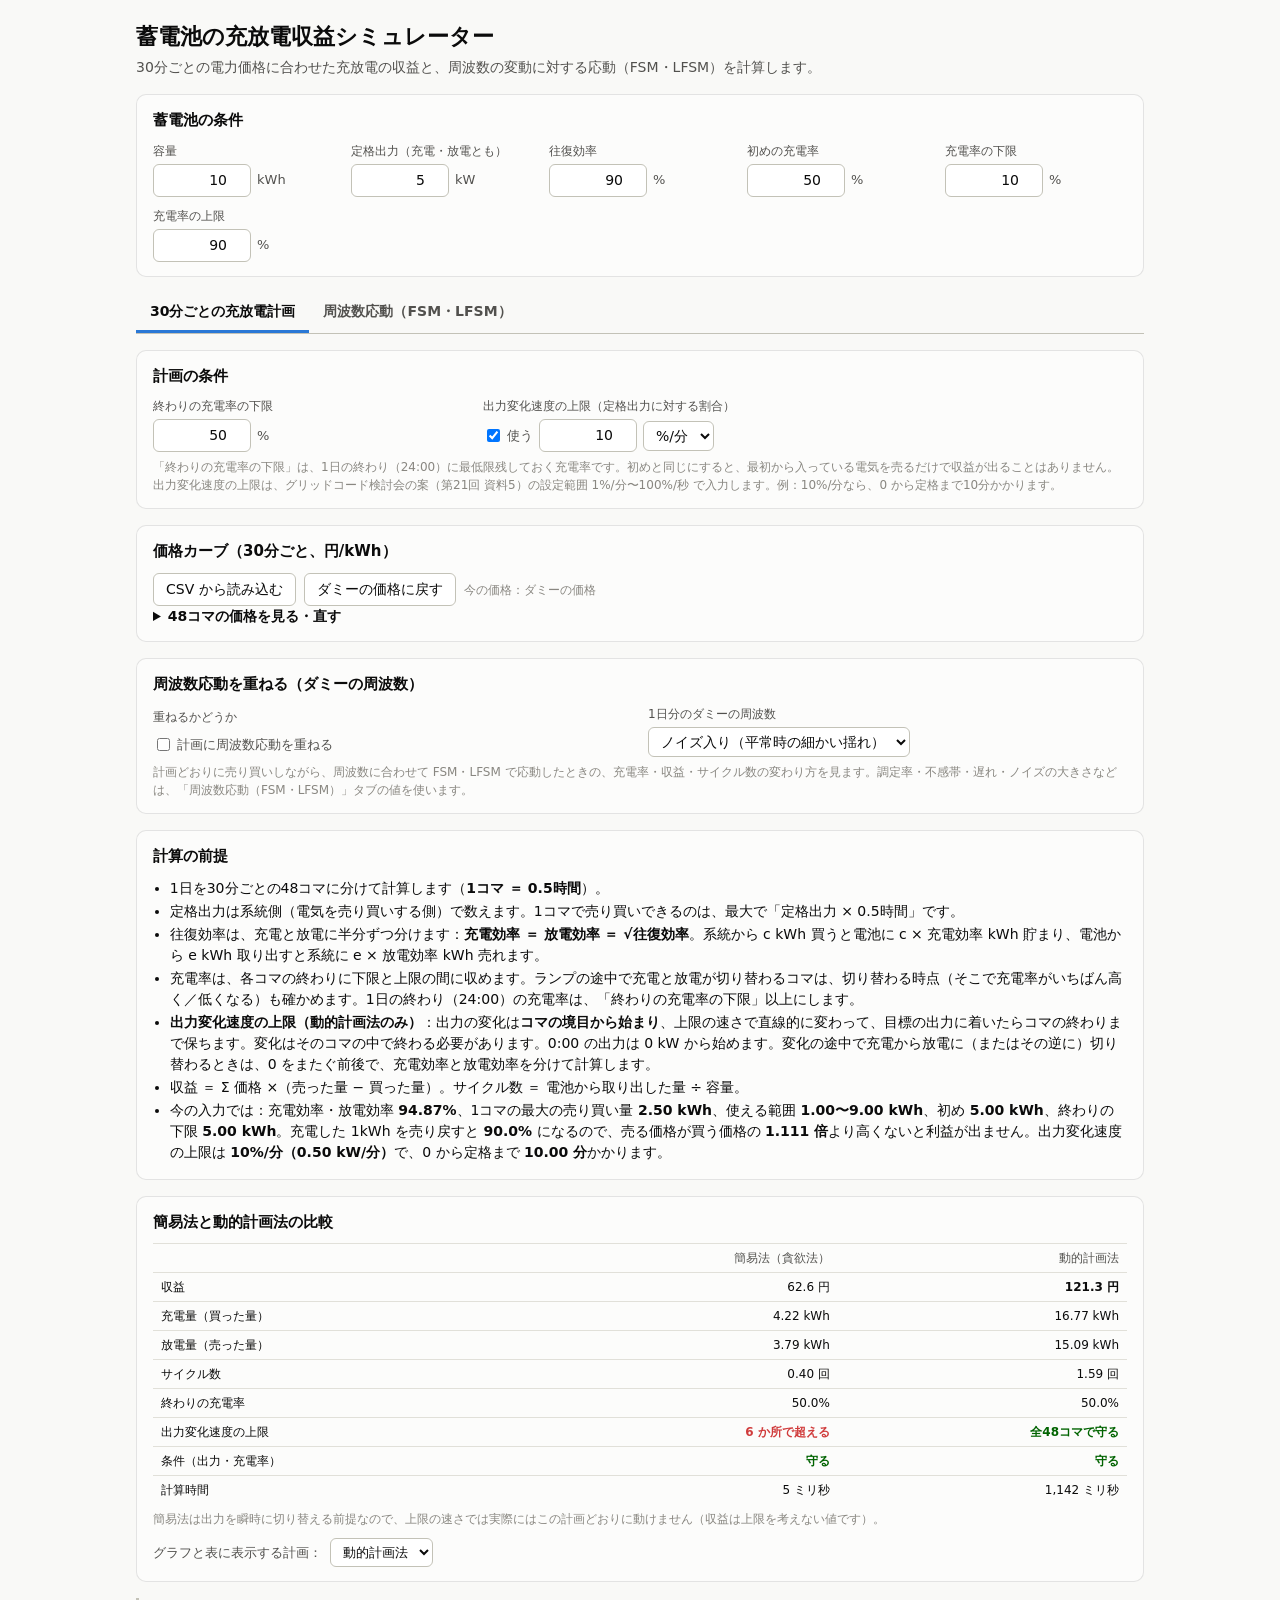
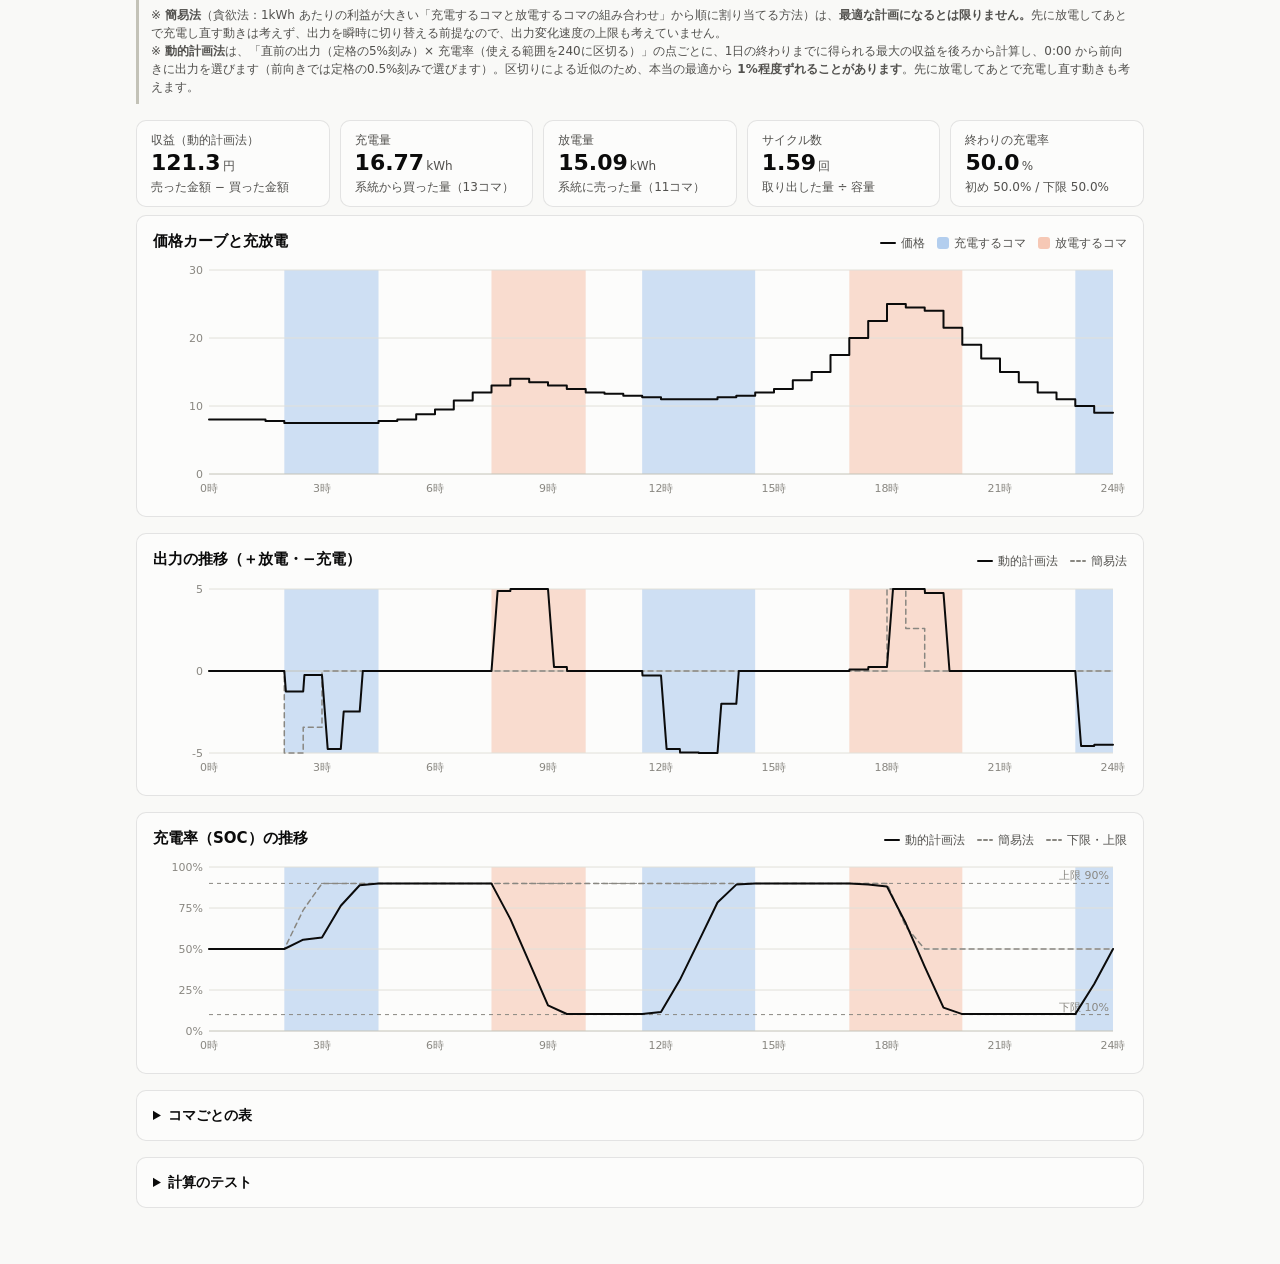
==== commit 83c18b93: "蓄電池シミュレーターで計画に周波数応動を重ね、コマ途中の充電率の確認を追加 - 30分ごとの計画に1日分のダミーの周波数を重ね、FSM・LFSM で応動したときの収益・充電率・サイクル数・動けなかった" ====
--- a/battery/index.html
+++ b/battery/index.html
@@ -20,6 +20,7 @@
     --ok: #006300;
     --charge: #2a78d6;      /* 充電（系列1） */
     --discharge: #eb6834;   /* 放電（系列2） */
+    --resp: #6250d6;        /* 周波数応動を含む値（系列7） */
     color-scheme: light;
   }
   @media (prefers-color-scheme: dark) {
@@ -38,6 +39,7 @@
       --ok: #0ca30c;
       --charge: #3987e5;
       --discharge: #d95926;
+      --resp: #9085e9;
       color-scheme: dark;
     }
   }
@@ -240,6 +242,19 @@
     </section>
 
     <section class="panel">
+      <h2>周波数応動を重ねる（ダミーの周波数）</h2>
+      <div class="fields">
+        <div class="field"><span class="name">重ねるかどうか</span><label class="check"><input type="checkbox" data-key="overlayOn"> 計画に周波数応動を重ねる</label></div>
+        <label class="field"><span class="name">1日分のダミーの周波数</span><select data-key="overlayPattern">
+          <option value="noise">ノイズ入り（平常時の細かい揺れ）</option>
+          <option value="stepnoise">階段状 ＋ ノイズ</option>
+          <option value="slow">ゆっくりした変動</option>
+        </select></label>
+      </div>
+      <p class="note">計画どおりに売り買いしながら、周波数に合わせて FSM・LFSM で応動したときの、充電率・収益・サイクル数の変わり方を見ます。調定率・不感帯・遅れ・ノイズの大きさなどは、「周波数応動（FSM・LFSM）」タブの値を使います。</p>
+    </section>
+
+    <section class="panel">
       <h2>計算の前提</h2>
       <ul class="assume" id="assume"></ul>
     </section>
@@ -258,6 +273,14 @@
         ※ <b>動的計画法</b>は、「直前の出力（定格の5%刻み）× 充電率（使える範囲を240に区切る）」の点ごとに、1日の終わりまでに得られる最大の収益を後ろから計算し、0:00 から前向きに出力を選びます（前向きでは定格の0.5%刻みで選びます）。区切りによる近似のため、本当の最適から <strong>1%程度ずれることがあります</strong>。先に放電してあとで充電し直す動きも考えます。</p>
 
       <section class="tiles" id="tiles"></section>
+
+      <section class="panel" id="overlayPanel" hidden>
+        <h2 id="overlayTitle">周波数応動を重ねた結果</h2>
+        <div class="table-scroll"><table class="compare" id="overlayTable"></table></div>
+        <p class="note" id="overlayNote"></p>
+        <div class="chart-head" style="margin-top:12px"><h2>周波数（ダミー）</h2><div class="legend" id="lgPlanFreq"></div></div>
+        <div class="chart" id="chPlanFreq"></div>
+      </section>
 
       <section class="panel">
         <div class="chart-head"><h2>価格カーブと充放電</h2><div class="legend" id="lgPrice"></div></div>
@@ -394,7 +417,7 @@
   // 蓄電池
   capacity: '10', power: '5', efficiency: '90', socInit: '50', socMin: '10', socMax: '90',
   // ① 計画
-  socEndMin: '50', rampOn: 'true', rampValue: '10', rampUnit: 'min',
+  socEndMin: '50', rampOn: 'true', rampValue: '10', rampUnit: 'min', overlayOn: 'false', overlayPattern: 'noise',
   // ② 周波数応動（第22回 グリッドコード検討会 資料5 の案・解析条件）
   fBase: '50', droop: '5', lfsmOn: 'true', lfsmDb: '0.2', fsmOn: 'true', fsmDb: '0.01',
   deadTime: '0.7', tauDetect: '0.2', tauOut: '0.1', respRate: '100', baseOut: '0',
@@ -538,12 +561,20 @@
 }
 
 // 1コマの電力量。出力 p0 → p1 の変化は、コマの境目から上限 ramp（kW/分）の速さで始まり、着いたら p1 を保つ
+// cross：変化の途中で出力が 0 をまたぐとき、またぐまでの電力量（その時点で充電率がいちばん高く／低くなる）
 function slotEnergy(p0, p1, ramp) {
   const tauH = ramp === Infinity || p0 === p1 ? 0 : Math.min(SLOT_HOURS, Math.abs(p1 - p0) / ramp / 60);
   const r = splitArea(p0, p1, tauH);
   const hold = SLOT_HOURS - tauH;
-  return { dis: r.dis + Math.max(p1, 0) * hold, chg: r.chg + Math.max(-p1, 0) * hold, tauMin: tauH * 60 };
-}
+  let cross = null;
+  if (tauH > 0 && p0 * p1 < 0) {
+    const area = Math.abs(p0) * (p0 / (p0 - p1)) * tauH / 2;
+    cross = p0 > 0 ? { dis: area, chg: 0 } : { dis: 0, chg: area };
+  }
+  return { dis: r.dis + Math.max(p1, 0) * hold, chg: r.chg + Math.max(-p1, 0) * hold, tauMin: tauH * 60, cross };
+}
+// 電池の中の量の変化（kWh）
+const batteryDelta = (m, d) => m.chg * d.etaC - m.dis / d.etaD;
 
 // 動的計画法。状態 =（直前の出力, 充電率）、選ぶもの = そのコマの出力。収益が最大になる計画を探す
 //   1. 後ろ向き：24:00 から逆順に、「出力 × 充電率の区切り点」ごとに、そこから1日の終わりまでに得られる最大の収益を求める
@@ -561,7 +592,7 @@
     for (let j = 0; j < np; j++) {
       if (Math.abs(levels[j] - levels[i]) > d.ramp * SLOT_MIN + 1e-9) continue;
       const m = slotEnergy(levels[i], levels[j], d.ramp);
-      trans[i * np + j] = { dE: m.chg * d.etaC - m.dis / d.etaD, net: m.dis - m.chg };
+      trans[i * np + j] = { dE: batteryDelta(m, d), dECross: m.cross ? batteryDelta(m.cross, d) : 0, net: m.dis - m.chg };
     }
   }
   const span = Math.max(d.eMax - d.eMin, 1e-12);
@@ -589,7 +620,7 @@
           const m = trans[i * np + j];
           if (!m) continue;
           const e2 = e + m.dE;
-          if (!inRange(e2)) continue;
+          if (!inRange(e2) || !inRange(e + m.dECross)) continue;   // コマの途中（0 をまたぐ時点）も上下限の中
           const v = price * m.net + (t === SLOTS - 1 ? terminal(e2) : interp(Vn, j, e2));
           if (v > best) best = v;
         }
@@ -614,8 +645,8 @@
     for (const q of fine) {
       if (Math.abs(q - p) > d.ramp * SLOT_MIN + 1e-9) continue;
       const m = slotEnergy(p, q, d.ramp);
-      const e2 = e + m.chg * d.etaC - m.dis / d.etaD;
-      if (!inRange(e2)) continue;
+      const e2 = e + batteryDelta(m, d);
+      if (!inRange(e2) || (m.cross && !inRange(e + batteryDelta(m.cross, d)))) continue;
       const v = prices[t] * (m.dis - m.chg) + (t === SLOTS - 1 ? terminal(e2) : interp2(V[t + 1], q, e2));
       if (v > best + 1e-9 || (Math.abs(v - best) <= 1e-9 && Math.abs(q - p) < Math.abs(bestP - p))) { best = v; bestP = q; bestM = m; }
     }
@@ -642,6 +673,15 @@
     if (s > d.limit + 1e-6) problems.push(`${slotRange(t)}：放電が出力の上限を超えている`);
     // ランプのある計画では、出力が 0 をまたいで変わるコマに充電と放電の両方が入ることがある
     if (!plan.ramped && c > EPS && s > EPS) problems.push(`${slotRange(t)}：同じコマで充電と放電をしている`);
+    // ランプのある計画は、コマの途中で 0 をまたぐ時点の充電率も確かめる（そこで充電率がいちばん高く／低くなる）
+    if (plan.ramped && plan.power) {
+      const m = slotEnergy(t ? plan.power[t - 1] : 0, plan.power[t], d.ramp);
+      if (m.cross) {
+        const ec = e + batteryDelta(m.cross, d);
+        if (ec > d.eMax + 1e-6) problems.push(`${slotRange(t)}：コマの途中で充電率が上限を超えている`);
+        if (ec < d.eMin - 1e-6) problems.push(`${slotRange(t)}：コマの途中で充電率が下限を下回っている`);
+      }
+    }
     e += c * d.etaC - s / d.etaD;
     if (e > d.eMax + 1e-6) problems.push(`${slotRange(t)}：充電率が上限を超えている`);
     if (e < d.eMin - 1e-6) problems.push(`${slotRange(t)}：充電率が下限を下回っている`);
@@ -689,39 +729,50 @@
 }
 
 // freq：周波数（Hz）の配列、dt：データの間隔（秒）、events：[{t, before, after}]（階段状の変化の時刻と前後の周波数）
-function simulateResponse(freq, dt, c, b, events = []) {
-  const h = Math.min(0.05, dt);                 // 計算の刻み（秒）
+// opts.baseKw(t)：時刻 t（秒）の運転点（kW）。省略すると c.baseOut（%）で一定
+// opts.prices：48コマの価格。渡すと、出力の電力量をそのコマの価格で売り買いした収益も計算する
+// opts.h：計算の刻み（秒）
+// 出力 ＝ 運転点 ＋ 応動分。応動分だけが、遅れ・変化速度の上限を通る（周波数が一定なら、出力は運転点そのもの）
+function simulateResponse(freq, dt, c, b, events = [], opts = {}) {
+  const h = opts.h || Math.min(0.05, dt);       // 計算の刻み（秒）
   const total = freq.length * dt;
   const steps = Math.round(total / h);
   const d = derive({ ...b, socEndMin: b.socInit, rampOn: false });
+  const basePct = opts.baseKw ? t => opts.baseKw(t) / b.power * 100 : () => c.baseOut;
   const recEvery = Math.max(1, Math.round(Math.max(dt, total / 4000) / h));
   const rec = { t: [], f: [], req: [], out: [], soc: [] };
+  const slotSoc = [];   // 30分ごとの境目の充電率（kWh）
   const delayN = Math.max(0, Math.round(c.deadTime / h));
   const buf = new Float64Array(delayN + 1).fill(freq[0]);
-  let fMeas = freq[0], cmd = c.baseOut, out = c.baseOut, e = d.e0;
-  let dis = 0, chg = 0, battOut = 0, limitedSec = 0, socMin = e, socMax = e;
-  const ev = events.map(x => ({ ...x, need: clampPct(c.baseOut + droopResponse(x.after - c.fBase, c)) - clampPct(c.baseOut + droopResponse(x.before - c.fBase, c)), started: null, done: null, out0: null }));
+  let fMeas = freq[0], cmd = 0, resp = 0, out = basePct(0), e = d.e0;
+  let dis = 0, chg = 0, battOut = 0, revenue = 0, limitedSec = 0, limitedPowerSec = 0, limitedSocSec = 0, socMin = e, socMax = e;
+  const ev = events.map(x => ({ ...x, need: clampPct(basePct(x.t) + droopResponse(x.after - c.fBase, c)) - clampPct(basePct(x.t) + droopResponse(x.before - c.fBase, c)), started: null, done: null, out0: null }));
   for (let k = 0; k < steps; k++) {
     const t = k * h;
     const f = freq[Math.min(freq.length - 1, Math.floor(t / dt + 1e-9))];
     fMeas = c.tauDetect > 0 ? fMeas + (f - fMeas) * Math.min(1, h / c.tauDetect) : f;
     buf[k % buf.length] = fMeas;
     const fDelayed = buf[(k + 1) % buf.length];   // むだ時間前の値
-    const req = clampPct(c.baseOut + droopResponse(fDelayed - c.fBase, c));
-    // 充電率が上限・下限に着いたら、その向きには動かせない
-    let target = req;
-    if (e <= d.eMin + 1e-9 && target > 0) target = 0;
-    if (e >= d.eMax - 1e-9 && target < 0) target = 0;
-    if (target !== req) limitedSec += h;
+    const base = basePct(t + h / 2);               // 刻みの真ん中の運転点（直線の動きを正確に積分するため）
+    const raw = base + droopResponse(fDelayed - c.fBase, c);
+    const req = clampPct(raw);                     // 出力は ±定格まで
     const maxStep = c.respRate * h;
-    cmd += Math.max(-maxStep, Math.min(maxStep, target - cmd));
-    out = c.tauOut > 0 ? out + (cmd - out) * Math.min(1, h / c.tauOut) : cmd;
+    cmd += Math.max(-maxStep, Math.min(maxStep, (req - base) - cmd));
+    resp = c.tauOut > 0 ? resp + (cmd - resp) * Math.min(1, h / c.tauOut) : cmd;
+    out = clampPct(base + resp);
+    // 調定率どおりの出力が ±定格を超えるときは「出力の上限で応動できない」。充電率が上限・下限に着いたら、その向きには動かせない
+    let limited = false;
+    if (Math.abs(raw) > 100 + 1e-9) { limitedPowerSec += h; limited = true; }
+    if ((e <= d.eMin + 1e-9 && out > 1e-9) || (e >= d.eMax - 1e-9 && out < -1e-9)) { out = 0; limitedSocSec += h; limited = true; }
+    if (limited) limitedSec += h;
     const p = out / 100 * b.power, hh = h / 3600;   // kW、時間
     if (p > 0) { dis += p * hh; battOut += p * hh / d.etaD; e -= p * hh / d.etaD; }
     else { chg += -p * hh; e += -p * hh * d.etaC; }
+    if (opts.prices) revenue += opts.prices[Math.min(SLOTS - 1, Math.floor(t / 1800))] * p * hh;
     e = Math.max(d.eMin, Math.min(d.eMax, e));
     socMin = Math.min(socMin, e);
     socMax = Math.max(socMax, e);
+    if (Math.floor((t + h) / 1800 + 1e-9) > Math.floor(t / 1800 + 1e-9)) slotSoc.push(e);
     for (const x of ev) {
       if (t + h / 2 < x.t || Math.abs(x.need) < 0.1) continue;
       if (x.out0 === null) x.out0 = out;
@@ -734,11 +785,35 @@
     }
   }
   return {
-    rec, total, events: ev,
+    rec, total, events: ev, slotSoc, revenue,
     dis, chg, cycles: battOut / b.capacity, perDay: battOut / b.capacity * 86400 / total,
-    socStart: d.e0 / b.capacity * 100, socEnd: e / b.capacity * 100,
-    socMin: socMin / b.capacity * 100, socMax: socMax / b.capacity * 100, limitedSec,
+    socStart: d.e0 / b.capacity * 100, socEnd: e / b.capacity * 100, eEnd: e,
+    socMin: socMin / b.capacity * 100, socMax: socMax / b.capacity * 100, limitedSec, limitedPowerSec, limitedSocSec,
   };
+}
+
+// 計画の出力の動き（kW）を、時刻 t（秒）の関数にする。ランプのある計画は、コマの境目から上限の速さで動く
+function planPowerAt(plan, b) {
+  const d = derive(b);
+  return t => {
+    const s = Math.max(0, Math.min(SLOTS - 1, Math.floor(t / 1800)));
+    const p0 = s ? plan.power[s - 1] : 0, p1 = plan.power[s];
+    if (!plan.ramped || d.ramp === Infinity || p0 === p1) return p1;
+    const minutes = (t - s * 1800) / 60, tau = Math.abs(p1 - p0) / d.ramp;
+    return minutes >= tau ? p1 : p0 + Math.sign(p1 - p0) * d.ramp * minutes;
+  };
+}
+
+// 計画に周波数応動を重ねる（1日分のダミーの周波数）。パターンは入力が変わらないかぎり使い回す
+let overlayCache = { key: '', data: null };
+function overlayPattern(c) {
+  const key = JSON.stringify([c.fBase, c.overlayPattern, c.stepHz, c.slowAmp, c.slowPeriod, c.noiseHz]);
+  if (overlayCache.key !== key) overlayCache = { key, data: makePattern(c, { ...c, pattern: c.overlayPattern, duration: 86400 }) };
+  return overlayCache.data;
+}
+function simulateOverlay(plan, prices, b, c) {
+  const pat = overlayPattern(c);
+  return simulateResponse(pat.f, pat.dt, c, b, [], { baseKw: planPowerAt(plan, b), prices, h: 0.1 });
 }
 function clampPct(v) { return Math.max(-100, Math.min(100, v)); }
 
@@ -828,6 +903,7 @@
   c.fsmOn = bool(raw.fsmOn);
   c.pattern = raw.pattern;
   c.duration = Number(raw.duration);
+  c.overlayPattern = raw.overlayPattern;
   return { c, bad, errors };
 }
 
@@ -948,7 +1024,7 @@
     '1日を30分ごとの48コマに分けて計算します（<b>1コマ ＝ 0.5時間</b>）。',
     '定格出力は系統側（電気を売り買いする側）で数えます。1コマで売り買いできるのは、最大で「定格出力 × 0.5時間」です。',
     '往復効率は、充電と放電に半分ずつ分けます：<b>充電効率 ＝ 放電効率 ＝ √往復効率</b>。系統から c kWh 買うと電池に c × 充電効率 kWh 貯まり、電池から e kWh 取り出すと系統に e × 放電効率 kWh 売れます。',
-    '充電率は、各コマの終わりに下限と上限の間に収めます（コマの途中は確かめません）。1日の終わり（24:00）の充電率は、「終わりの充電率の下限」以上にします。',
+    '充電率は、各コマの終わりに下限と上限の間に収めます。ランプの途中で充電と放電が切り替わるコマは、切り替わる時点（そこで充電率がいちばん高く／低くなる）も確かめます。1日の終わり（24:00）の充電率は、「終わりの充電率の下限」以上にします。',
     '<b>出力変化速度の上限（動的計画法のみ）</b>：出力の変化は<b>コマの境目から始まり</b>、上限の速さで直線的に変わって、目標の出力に着いたらコマの終わりまで保ちます。変化はそのコマの中で終わる必要があります。0:00 の出力は 0 kW から始めます。変化の途中で充電から放電に（またはその逆に）切り替わるときは、0 をまたぐ前後で、充電効率と放電効率を分けて計算します。',
     '収益 ＝ Σ 価格 ×（売った量 − 買った量）。サイクル数 ＝ 電池から取り出した量 ÷ 容量。',
   ];
@@ -978,7 +1054,57 @@
     results[key] = { plan, r: evaluate(plan, state.prices, b), ramp: checkRamp(plan, b), ms: performance.now() - t0 };
   }
   renderCompare(results, b);
-  renderPlan(results[state.showPlan], results, b);
+  // 周波数応動を重ねる（表示中の計画に）
+  let overlay = null;
+  if (bool(state.inputs.overlayOn)) {
+    const pf = parseFreqInputs(state.inputs);
+    overlay = pf.bad.size
+      ? { error: '周波数応動の条件に誤りがあります。「周波数応動（FSM・LFSM）」タブで、赤枠の欄を確認してください。' }
+      : { res: simulateOverlay(results[state.showPlan].plan, state.prices, b, pf.c), c: pf.c };
+  }
+  renderOverlay(overlay, results[state.showPlan], b);
+  renderPlan(results[state.showPlan], results, b, overlay);
+}
+
+function renderOverlay(ov, sel, b) {
+  $('overlayPanel').hidden = !ov;
+  if (!ov) return;
+  if (ov.error) { $('overlayTable').innerHTML = ''; $('chPlanFreq').innerHTML = ''; $('overlayNote').textContent = ov.error; return; }
+  const { res, c } = ov, r = sel.r;
+  const pct = e => e / b.capacity * 100;
+  let maxDev = 0, at = 0;
+  res.slotSoc.forEach((e, s) => { const dv = e - r.soc[s]; if (Math.abs(dv) > Math.abs(maxDev)) { maxDev = dv; at = s; } });
+  const endOk = res.eEnd >= derive(b).eEnd - 1e-6;
+  $('overlayTitle').textContent = `周波数応動を重ねた結果（${PLAN_NAMES[state.showPlan]}の計画）`;
+  const row = (name, a, z, diff, cls = '') => `<tr><td>${name}</td><td>${a}</td><td class="${cls}">${z}</td><td>${diff}</td></tr>`;
+  $('overlayTable').innerHTML = `<thead><tr><th></th><th>計画だけ</th><th>応動を重ねる</th><th>差</th></tr></thead><tbody>` +
+    row('収益', signedNum(r.revenue, 1) + ' 円', signedNum(res.revenue, 1) + ' 円', plusNum(res.revenue - r.revenue, 2) + ' 円') +
+    row('充電量（買った量）', num(r.buy, 2) + ' kWh', num(res.chg, 2) + ' kWh', plusNum(res.chg - r.buy, 3) + ' kWh') +
+    row('放電量（売った量）', num(r.sell, 2) + ' kWh', num(res.dis, 2) + ' kWh', plusNum(res.dis - r.sell, 3) + ' kWh') +
+    row('サイクル数', num(r.cycles, 3) + ' 回', num(res.cycles, 3) + ' 回', plusNum(res.cycles - r.cycles, 4) + ' 回') +
+    row('終わりの充電率', num(pct(r.endSoc), 2) + '%', num(pct(res.eEnd), 2) + '%', plusNum(pct(res.eEnd - r.endSoc), 2) + ' ポイント', endOk ? 'ok' : 'ng') +
+    row('計画からの充電率のずれ（いちばん大きいとき）', '—', `${plusNum(pct(maxDev), 2)} ポイント`, `${slotRange(at)} の終わり`) +
+    row('出力の上限（±定格）で応動できなかった時間', '—', `${num(res.limitedPowerSec, 1)} 秒`, '', res.limitedPowerSec > 0 ? 'ng' : 'ok') +
+    row('充電率の上下限で動けなかった時間', '—', `${num(res.limitedSocSec, 1)} 秒`, '', res.limitedSocSec > 0 ? 'ng' : 'ok') + '</tbody>';
+  $('overlayNote').innerHTML =
+    `計画は応動を考えずに作っています（応動のための出力や充電率の余裕は取っていません）。応動で増えた・減った電力量は、<b>そのコマの価格で売り買いしたとみなした</b>ダミーの計算です。実際の精算は、需給調整市場やインバランスの仕組みによって異なります。` +
+    (endOk ? '' : `<br><span class="msg-ng">応動の分だけ、1日の終わりの充電率が「終わりの充電率の下限」（${num(b.socEndMin, 1)}%）を下回りました。</span>`);
+
+  const rec = res.rec;
+  const refs = [];
+  if (c.fsmOn) refs.push({ value: c.fBase + c.fsmDb, label: `FSM 不感帯 ±${c.fsmDb}` }, { value: c.fBase - c.fsmDb, label: '' });
+  if (c.lfsmOn) refs.push({ value: c.fBase + c.lfsmDb, label: `LFSM 不感帯 +${c.lfsmDb}` }, { value: c.fBase - c.lfsmDb, label: `−${c.lfsmDb}` });
+  let fMin = Infinity, fMax = -Infinity;
+  for (const v of rec.f) { fMin = Math.min(fMin, v); fMax = Math.max(fMax, v); }
+  $('lgPlanFreq').innerHTML = legendHtml([['周波数', INK, 'line'], ['不感帯', MUTED, 'dash']]);
+  const idxAt = xv => { const t = xv * 3600; let lo = 0, hi = rec.t.length - 1; while (lo < hi) { const m = (lo + hi) >> 1; if (rec.t[m] < t) lo = m + 1; else hi = m; } return lo; };
+  drawChart($('chPlanFreq'), {
+    group: 'plan', id: 'pfreq', height: 160, xMax: 24, xTicks: HOUR_TICKS,
+    ...niceDomain(Math.min(fMin, c.fBase - 0.02), Math.max(fMax, c.fBase + 0.02)), yFmt: v => num(v, 2),
+    ariaLabel: 'ダミーの周波数', refs, lines: [{ points: rec.t.map((t, i) => [t / 3600, rec.f[i]]), color: INK, width: 1 }],
+    hoverAt: xv => { const i = idxAt(xv); return { x: rec.t[i] / 3600, title: clock(rec.t[i]), dots: [{ x: rec.t[i] / 3600, y: rec.f[i], color: INK }],
+      rows: [{ name: '周波数', value: `${num(rec.f[i], 3)} Hz` }, { name: '出力（計画＋応動）', value: `${plusNum(rec.out[i] / 100 * b.power, 2)} kW` }, { name: '充電率', value: `${num(rec.soc[i], 2)}%` }] }; },
+  });
 }
 
 function renderCompare(res, b) {
@@ -1019,8 +1145,10 @@
   return pts;
 }
 
-function renderPlan(sel, res, b) {
+function renderPlan(sel, res, b, ov) {
   const { plan, r } = sel;
+  const ovRes = ov && ov.res ? ov.res : null;
+  const RESP = 'var(--resp)';
   const other = res[state.showPlan === 'dp' ? 'greedy' : 'dp'];
   const pct = e => e / b.capacity * 100;
   const tile = (k, v, unit, s, ng) => `<div class="tile${ng ? ' ng' : ''}"><div class="k">${k}</div><div class="v">${v}<small>${unit}</small></div><div class="s">${s}</div></div>`;
@@ -1046,6 +1174,7 @@
         { name: '放電（売る）', value: `${num(plan.discharge[s], 3)} kWh`, color: DISCHARGE, kind: 'area' },
         { name: 'コマの出力（目標）', value: `${plusNum(plan.power[s], 2)} kW` },
         { name: 'コマの終わりの充電率', value: `${num(pct(r.soc[s]), 1)}%` },
+        ...(ovRes ? [{ name: '応動を含む充電率', value: `${num(pct(ovRes.slotSoc[s]), 2)}%`, color: RESP, kind: 'line' }] : []),
       ],
     };
   };
@@ -1074,21 +1203,24 @@
   });
 
   const selName = PLAN_NAMES[state.showPlan], otherName = PLAN_NAMES[state.showPlan === 'dp' ? 'greedy' : 'dp'];
-  $('lgPower').innerHTML = legendHtml([[selName, INK, 'line'], [otherName, MUTED, 'dash']]);
+  $('lgPower').innerHTML = legendHtml([[selName, INK, 'line'], [otherName, MUTED, 'dash'], ...(ovRes ? [['計画＋周波数応動', RESP, 'line']] : [])]);
   drawChart($('chPower'), {
     group: 'plan', id: 'power', height: 200, xMax: 24, xTicks: HOUR_TICKS,
     ...niceDomain(-b.power, b.power), yFmt: v => num(v, v % 1 ? 1 : 0),
     ariaLabel: '出力の推移', bands,
-    lines: [{ points: powerPoints(other.plan, b), color: MUTED, width: 1.5, dash: true }, { points: powerPoints(plan, b), color: INK, width: 2 }],
+    lines: [{ points: powerPoints(other.plan, b), color: MUTED, width: 1.5, dash: true },
+      ...(ovRes ? [{ points: ovRes.rec.t.map((t, i) => [t / 3600, ovRes.rec.out[i] / 100 * b.power]), color: RESP, width: 1 }] : []),
+      { points: powerPoints(plan, b), color: INK, width: 2 }],
     hoverAt: hoverAt(s => [{ x: (s + 0.5) / 2, y: plan.power[s], color: INK }]),
   });
 
   const socPts = res => [[0, b.socInit], ...res.r.soc.map((e, s) => [(s + 1) / 2, pct(e)])];
-  $('lgSoc').innerHTML = legendHtml([[selName, INK, 'line'], [otherName, MUTED, 'dash'], ['下限・上限', MUTED, 'dash']]);
+  $('lgSoc').innerHTML = legendHtml([[selName, INK, 'line'], [otherName, MUTED, 'dash'], ...(ovRes ? [['周波数応動を含む', RESP, 'line']] : []), ['下限・上限', MUTED, 'dash']]);
   drawChart($('chSoc'), {
     group: 'plan', id: 'soc', height: 200, xMax: 24, xTicks: HOUR_TICKS, yMin: 0, yMax: 100, yStep: 25, yFmt: v => `${v}%`,
     ariaLabel: '充電率の推移', bands,
-    lines: [{ points: socPts(other), color: MUTED, width: 1.5, dash: true }, { points: socPts(sel), color: INK, width: 2 }],
+    lines: [{ points: socPts(other), color: MUTED, width: 1.5, dash: true }, { points: socPts(sel), color: INK, width: 2 },
+      ...(ovRes ? [{ points: ovRes.rec.t.map((t, i) => [t / 3600, ovRes.rec.soc[i]]), color: RESP, width: 1.5 }] : [])],
     refs: [{ value: b.socMax, label: `上限 ${num(b.socMax, 0)}%` }, { value: b.socMin, label: `下限 ${num(b.socMin, 0)}%` }],
     hoverAt: hoverAt(s => [{ x: (s + 1) / 2, y: pct(r.soc[s]), color: INK }]),
   });
@@ -1583,6 +1715,37 @@
     const e = res.events[0];
     return { ok: e.done !== null && e.done > 5 && close(lastOut(res), 12, 0.05), detail: `90% ${e.done === null ? '届かない' : num(e.done, 2) + ' 秒'}、最後の出力 ${num(lastOut(res), 3)}%` };
   });
+
+  // ---------- 計画に周波数応動を重ねる ----------
+  group('計画に周波数応動を重ねる');
+  const day = v => new Float32Array(864000).fill(v);   // 0.1秒ごと × 24時間
+  const fsm = { ...fc, fsmOn: true };
+  const prices = dummyPrices();
+  for (const [label, planner, bb] of [['動的計画法・上限10%/分', planDP, withRamp(base, 10)], ['簡易法', planGreedy, base]]) {
+    test(`周波数が1日中 50.00Hz → ${label}の計画と、収益・充電率が一致する`, () => {
+      const x = run(planner, prices, bb);
+      const res = simulateResponse(day(50), 0.1, fsm, bb, [], { baseKw: planPowerAt(x.plan, bb), prices, h: 0.1 });
+      const dev = Math.max(...res.slotSoc.map((e, s) => Math.abs(e - x.r.soc[s])));
+      return { ok: close(res.revenue, x.r.revenue, 0.01) && dev < 1e-3 && res.limitedSec === 0,
+        detail: `収益 計画 ${num(x.r.revenue, 3)} / 重ねた ${num(res.revenue, 3)} 円、充電率のずれ最大 ${num(dev, 5)} kWh、動けなかった時間 ${num(res.limitedSec, 1)} 秒` };
+    });
+  }
+  test('何もしない計画で、周波数が1日中 49.90Hz（FSM で +3.6% 応動）→ 放電は 定格5kW × 3.6% × 24時間 ≒ 4.32 kWh', () => {
+    const bb = { ...base, capacity: 100 };   // 充電率の上下限に当たらない大きさ
+    const idlePlan = { power: new Array(SLOTS).fill(0), ramped: false };
+    const res = simulateResponse(day(49.9), 0.1, fsm, bb, [], { baseKw: planPowerAt(idlePlan, bb), prices, h: 0.1 });
+    const expected = bb.power * 0.036 * 24;
+    return { ok: close(res.dis, expected, 0.01) && res.chg === 0 && res.limitedSec === 0,
+      detail: `期待 ${num(expected, 3)} kWh / 放電 ${num(res.dis, 3)} kWh、充電 ${num(res.chg, 3)} kWh、充電率 ${num(res.socStart, 2)} → ${num(res.socEnd, 2)}%` };
+  });
+  test('計画で定格いっぱいに放電しているコマで周波数が下がる → 出力の上限で応動できない時間が出る', () => {
+    const power = new Array(SLOTS).fill(0);
+    power[36] = base.power;   // 18:00〜18:30 だけ定格で放電
+    const plan = { power, ramped: false };
+    const f = Float32Array.from({ length: 864000 }, (_, k) => (k >= 36 * 18000 && k < 37 * 18000 ? 49.5 : 50));
+    const res = simulateResponse(f, 0.1, fc, base, [], { baseKw: planPowerAt(plan, base), prices, h: 0.1 });
+    return { ok: res.limitedPowerSec > 1700, detail: `出力の上限で応動できなかった時間 ${num(res.limitedPowerSec, 1)} 秒` };
+  });
   return results;
 }
 
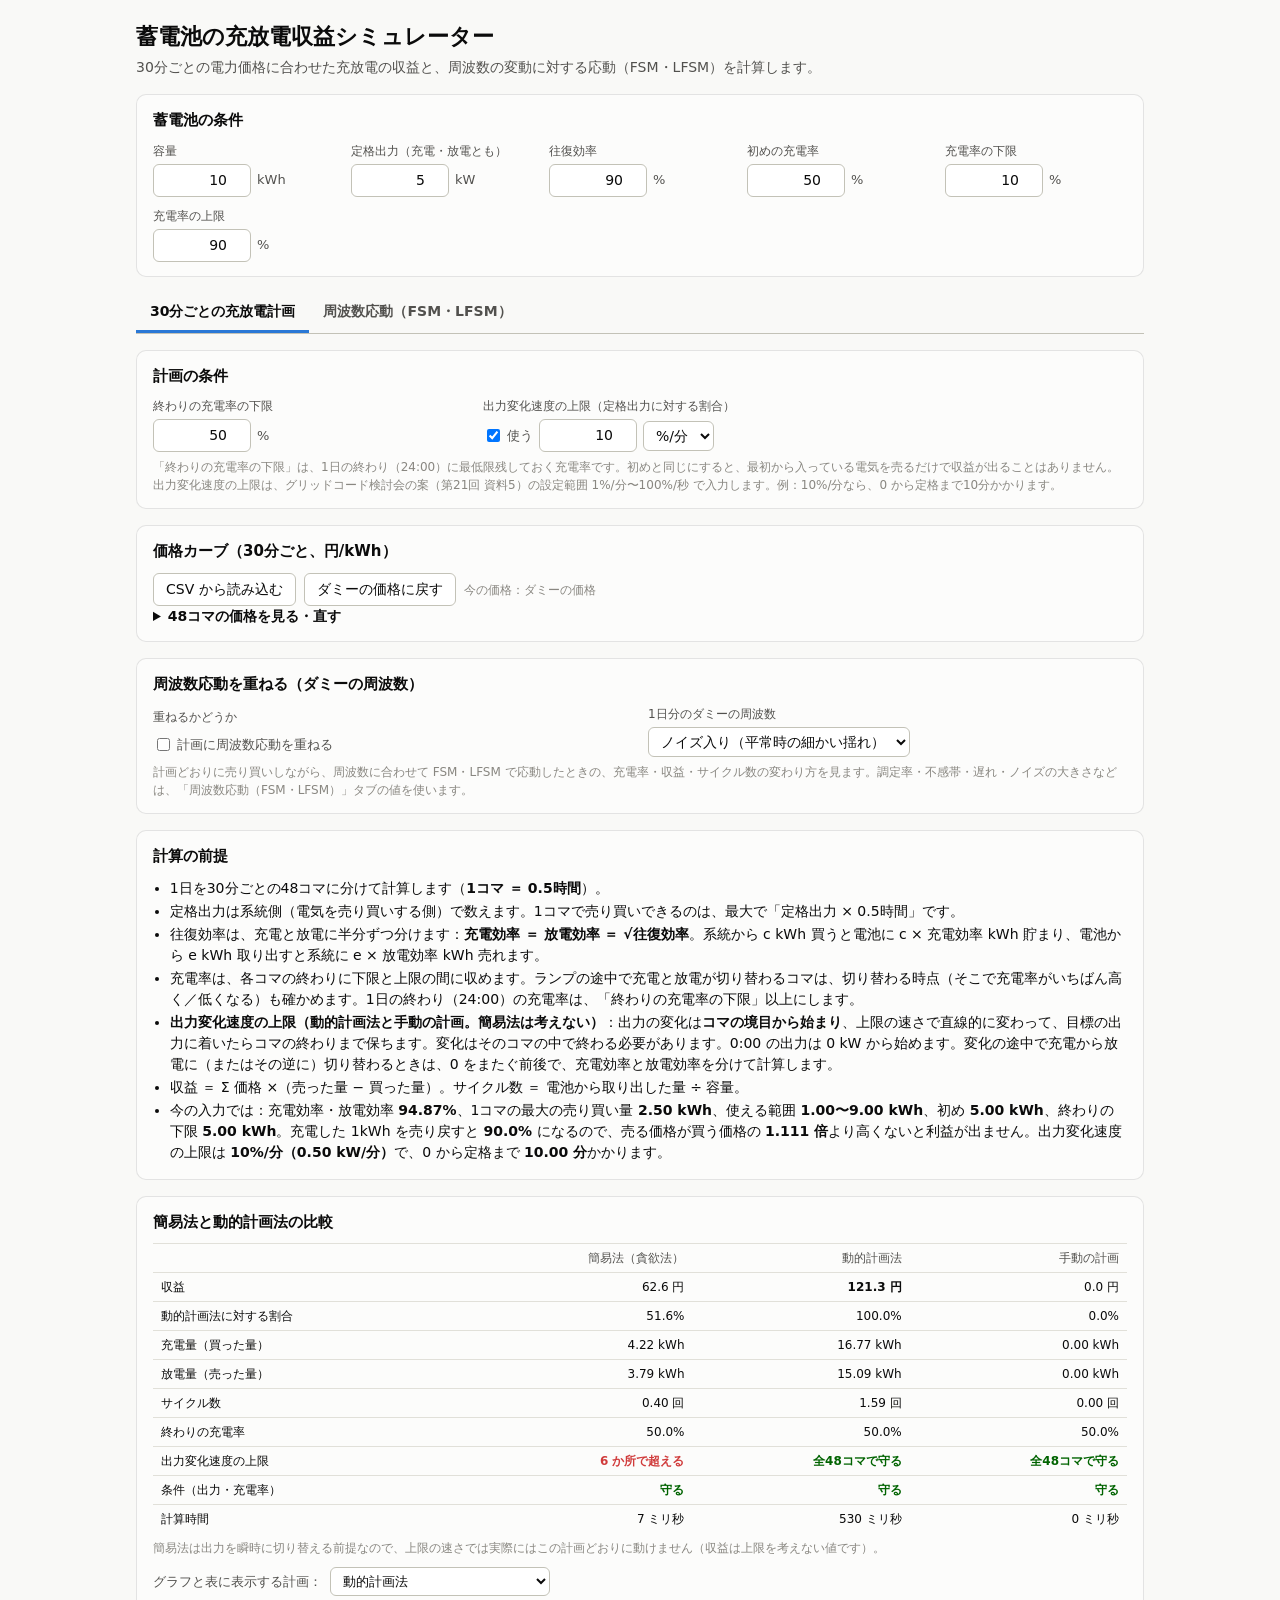
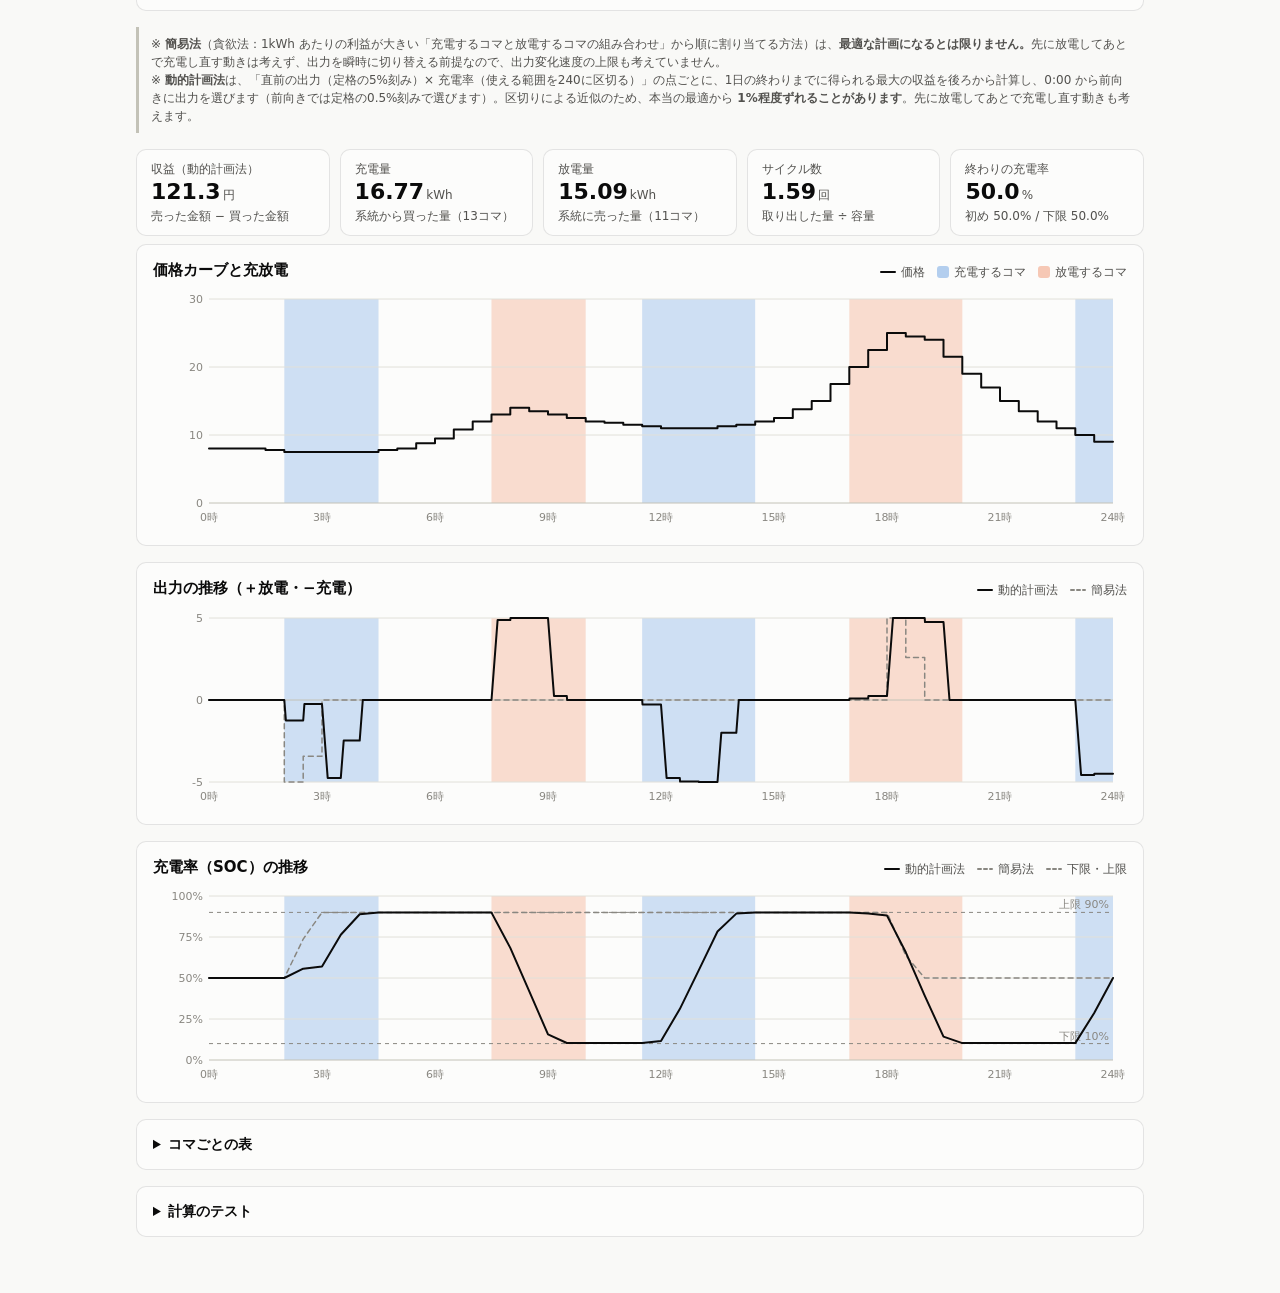
==== commit 0b48a8c5: "蓄電池シミュレーターに手動計画モードを追加 - 価格グラフのコマをクリックすると、待機→充電→放電の順に切り替わる手動の計画を追加（表でも動きと出力を直せる、保存あり） - ランプ上限・出力上限・充電" ====
--- a/battery/index.html
+++ b/battery/index.html
@@ -125,6 +125,16 @@
   .compare td.ng { color: var(--danger); font-weight: 600; }
   .compare td.ok { color: var(--ok); font-weight: 600; }
   .show-plan { display: flex; flex-wrap: wrap; align-items: center; gap: 8px; margin: 10px 0 0; font-size: 13px; color: var(--text-2); }
+  .manual-box { margin-top: 12px; padding-top: 12px; border-top: 1px solid var(--border); }
+  .manual-box .field input { width: 5em; }
+  .violations { margin: 0; padding-left: 1.2em; font-size: 13px; color: var(--danger); }
+  .violations li { margin: 2px 0; }
+  .violations b { font-variant-numeric: tabular-nums; }
+  .tile .v.pct { color: var(--text); }
+  tr.bad td { background: color-mix(in srgb, var(--danger) 10%, transparent); }
+  tr.bad td.why { color: var(--danger); white-space: normal; min-width: 14em; }
+  #slotTable select, #slotTable input { padding: 2px 4px; font-size: 12px; }
+  #slotTable input { width: 5.5em; text-align: right; }
 
   /* グラフ */
   .chart-head { display: flex; flex-wrap: wrap; align-items: baseline; justify-content: space-between; gap: 4px 16px; margin-bottom: 6px; }
@@ -266,7 +276,16 @@
         <h2>簡易法と動的計画法の比較</h2>
         <div class="table-scroll"><table class="compare" id="compareTable"></table></div>
         <div class="show-plan">グラフと表に表示する計画：
-          <select id="showPlan"><option value="dp">動的計画法</option><option value="greedy">簡易法</option></select>
+          <select id="showPlan"><option value="dp">動的計画法</option><option value="greedy">簡易法</option><option value="manual">手動の計画（手動計画モード）</option></select>
+        </div>
+        <div class="manual-box" id="manualBox" hidden>
+          <p class="note" style="margin-top:0"><b>手動計画モード</b>：下の「価格カーブと充放電」のグラフで、コマをクリック（タップ）すると <b>待機 → 充電 → 放電 → 待機</b> の順に切り替わります。「コマごとの表」でも、動きと出力（kW）を直せます。</p>
+          <div class="row-buttons">
+            <label class="field" style="display:inline-flex"><span class="unit">充電・放電の出力：定格の</span>
+              <input type="number" data-key="manualPct" min="0" max="100" step="any" style="width:5em" aria-label="手動計画の出力（定格の％）"><span class="unit">%</span></label>
+            <button id="btnManualClear">すべて待機に戻す</button>
+            <button id="btnManualCopy">動的計画法の計画を写す</button>
+          </div>
         </div>
       </section>
       <p class="caution">※ <b>簡易法</b>（貪欲法：1kWh あたりの利益が大きい「充電するコマと放電するコマの組み合わせ」から順に割り当てる方法）は、<strong>最適な計画になるとは限りません。</strong>先に放電してあとで充電し直す動きは考えず、出力を瞬時に切り替える前提なので、出力変化速度の上限も考えていません。<br>
@@ -285,6 +304,10 @@
       <section class="panel">
         <div class="chart-head"><h2>価格カーブと充放電</h2><div class="legend" id="lgPrice"></div></div>
         <div class="chart" id="chPrice"></div>
+        <div id="violationBox" hidden>
+          <h3 id="violationTitle"></h3>
+          <ul class="violations" id="violationList"></ul>
+        </div>
       </section>
 
       <section class="panel">
@@ -417,7 +440,7 @@
   // 蓄電池
   capacity: '10', power: '5', efficiency: '90', socInit: '50', socMin: '10', socMax: '90',
   // ① 計画
-  socEndMin: '50', rampOn: 'true', rampValue: '10', rampUnit: 'min', overlayOn: 'false', overlayPattern: 'noise',
+  socEndMin: '50', rampOn: 'true', rampValue: '10', rampUnit: 'min', overlayOn: 'false', overlayPattern: 'noise', manualPct: '100',
   // ② 周波数応動（第22回 グリッドコード検討会 資料5 の案・解析条件）
   fBase: '50', droop: '5', lfsmOn: 'true', lfsmDb: '0.2', fsmOn: 'true', fsmDb: '0.01',
   deadTime: '0.7', tauDetect: '0.2', tauOut: '0.1', respRate: '100', baseOut: '0',
@@ -440,7 +463,8 @@
   prices: dummyPrices(),            // 48コマの価格
   priceSource: 'ダミーの価格',       // 価格の出どころ（画面の表示用）
   tab: 'plan',
-  showPlan: 'dp',
+  showPlan: 'dp',                   // グラフと表に表示する計画：'dp' | 'greedy' | 'manual'
+  manual: null,                     // 手動の計画（48コマ）。初めはすべて待機
   csv: null,                        // 読み込み中の価格 CSV：{name, enc, rows, width}
   freqCsv: null,                    // 読み込み中の周波数 CSV
   freqData: null,                   // 読み込んだ周波数データ：{name, dt, values: Float32Array}（保存はしない）
@@ -454,15 +478,18 @@
       if (Array.isArray(saved.prices) && saved.prices.length === SLOTS && saved.prices.every(Number.isFinite)) state.prices = saved.prices;
       if (typeof saved.priceSource === 'string') state.priceSource = saved.priceSource;
       if (saved.tab === 'freq') state.tab = 'freq';
-      if (saved.showPlan === 'greedy') state.showPlan = 'greedy';
+      if (saved.showPlan === 'greedy' || saved.showPlan === 'manual') state.showPlan = saved.showPlan;
+      if (Array.isArray(saved.manual) && saved.manual.length === SLOTS &&
+          saved.manual.every(s => MANUAL_ORDER.includes(s?.m) && (s.kw === null || (Number.isFinite(s.kw) && s.kw >= 0)))) state.manual = saved.manual;
     }
   } catch (e) { /* 保存領域が使えない環境では初期値で動かす */ }
+  if (!state.manual) state.manual = emptyManual();
   if (state.inputs.pattern === 'csv') state.inputs.pattern = 'step';   // CSV のデータは保存しないので、開き直したら作ったパターンに戻す
 }
 function save() {
   try {
     localStorage.setItem(STORAGE_KEY, JSON.stringify({
-      inputs: state.inputs, prices: state.prices, priceSource: state.priceSource, tab: state.tab, showPlan: state.showPlan,
+      inputs: state.inputs, prices: state.prices, priceSource: state.priceSource, tab: state.tab, showPlan: state.showPlan, manual: state.manual,
     }));
   } catch (e) { /* 保存できなくても動かす */ }
 }
@@ -661,39 +688,79 @@
 }
 
 // 計画を1コマずつたどって、収益・充電量・放電量・充電率を計算し、条件を守っているか確かめる
+// 違反は issues（[{t: コマ, why: 理由}]）と problems（「時刻：理由」の文字列）の両方で返す。充電率は上下限で切らずに計算を続ける
 function evaluate(plan, prices, b) {
   const d = derive(b);
   const soc = [];
-  const problems = [];
+  const issues = [];
+  const add = (t, why) => issues.push({ t, why });
+  const pctOf = e => `${num(e / b.capacity * 100, 1)}%`;
   let e = d.e0, revenue = 0, buy = 0, sell = 0, out = 0;
   for (let t = 0; t < SLOTS; t++) {
     const c = plan.charge[t], s = plan.discharge[t];
-    if (c < -EPS || s < -EPS) problems.push(`${slotRange(t)}：充電量か放電量がマイナス`);
-    if (c > d.limit + 1e-6) problems.push(`${slotRange(t)}：充電が出力の上限を超えている`);
-    if (s > d.limit + 1e-6) problems.push(`${slotRange(t)}：放電が出力の上限を超えている`);
+    if (c < -EPS || s < -EPS) add(t, '充電量か放電量がマイナス');
+    const p = plan.power ? plan.power[t] : 0;
+    if (plan.power && Math.abs(p) > b.power + 1e-6) add(t, `出力 ${num(Math.abs(p), 2)} kW が定格 ${num(b.power, 2)} kW を超えている`);
+    else {
+      if (c > d.limit + 1e-6) add(t, '充電が出力の上限を超えている');
+      if (s > d.limit + 1e-6) add(t, '放電が出力の上限を超えている');
+    }
     // ランプのある計画では、出力が 0 をまたいで変わるコマに充電と放電の両方が入ることがある
-    if (!plan.ramped && c > EPS && s > EPS) problems.push(`${slotRange(t)}：同じコマで充電と放電をしている`);
+    if (!plan.ramped && c > EPS && s > EPS) add(t, '同じコマで充電と放電をしている');
     // ランプのある計画は、コマの途中で 0 をまたぐ時点の充電率も確かめる（そこで充電率がいちばん高く／低くなる）
     if (plan.ramped && plan.power) {
       const m = slotEnergy(t ? plan.power[t - 1] : 0, plan.power[t], d.ramp);
       if (m.cross) {
         const ec = e + batteryDelta(m.cross, d);
-        if (ec > d.eMax + 1e-6) problems.push(`${slotRange(t)}：コマの途中で充電率が上限を超えている`);
-        if (ec < d.eMin - 1e-6) problems.push(`${slotRange(t)}：コマの途中で充電率が下限を下回っている`);
+        if (ec > d.eMax + 1e-6) add(t, `コマの途中（充電から放電に切り替わる時点）の充電率 ${pctOf(ec)} が上限 ${num(b.socMax, 0)}% を超える`);
+        if (ec < d.eMin - 1e-6) add(t, `コマの途中（放電から充電に切り替わる時点）の充電率 ${pctOf(ec)} が下限 ${num(b.socMin, 0)}% を下回る`);
       }
     }
     e += c * d.etaC - s / d.etaD;
-    if (e > d.eMax + 1e-6) problems.push(`${slotRange(t)}：充電率が上限を超えている`);
-    if (e < d.eMin - 1e-6) problems.push(`${slotRange(t)}：充電率が下限を下回っている`);
+    // 超える向きに動かしたコマ（上限なら充電、下限なら放電したコマ）だけを違反にする。
+    // 前のコマで超えたまま待機しているコマは、原因ではないので数えない
+    if (e > d.eMax + 1e-6 && c > EPS) add(t, `コマの終わりの充電率 ${pctOf(e)} が上限 ${num(b.socMax, 0)}% を超える`);
+    if (e < d.eMin - 1e-6 && s > EPS) add(t, `コマの終わりの充電率 ${pctOf(e)} が下限 ${num(b.socMin, 0)}% を下回る`);
     soc.push(e);
     revenue += prices[t] * (s - c);
     buy += c;
     sell += s;
     out += s / d.etaD;
   }
-  if (e < d.eEnd - 1e-6) problems.push('1日の終わりの充電率が、終わりの下限を下回っている');
-  return { revenue, buy, sell, cycles: out / b.capacity, soc, endSoc: e, problems };
-}
+  if (e < d.eEnd - 1e-6) add(SLOTS - 1, `24:00 の充電率 ${pctOf(e)} が、終わりの下限 ${num(b.socEndMin, 1)}% を下回る`);
+  const problems = issues.map(x => `${slotRange(x.t)}：${x.why}`);
+  return { revenue, buy, sell, cycles: out / b.capacity, soc, endSoc: e, issues, problems };
+}
+
+// ===== 手動の計画 =====
+// 各コマは {m: 'idle'（待機）| 'charge'（充電）| 'discharge'（放電）, kw: 出力の大きさ（null なら全体の％を使う）}
+const MANUAL_ORDER = ['idle', 'charge', 'discharge'];
+const MODE_NAMES = { idle: '待機', charge: '充電', discharge: '放電' };
+const emptyManual = () => Array.from({ length: SLOTS }, () => ({ m: 'idle', kw: null }));
+const nextMode = m => MANUAL_ORDER[(MANUAL_ORDER.indexOf(m) + 1) % MANUAL_ORDER.length];
+function manualPower(slot, b) {
+  if (slot.m === 'idle') return 0;
+  const mag = slot.kw ?? b.power * b.manualPct / 100;
+  return slot.m === 'discharge' ? mag : -mag;
+}
+// 手動の計画も、動的計画法と同じく「コマの境目から上限の速さで動く」ランプのある計画として計算する
+function planFromManual(manual, b) {
+  const d = derive(b);
+  const power = manual.map(s => manualPower(s, b));
+  const charge = [], discharge = [];
+  let p0 = 0;
+  for (let t = 0; t < SLOTS; t++) {
+    const m = slotEnergy(p0, power[t], d.ramp);
+    charge.push(m.chg);
+    discharge.push(m.dis);
+    p0 = power[t];
+  }
+  return { charge, discharge, power, ramped: true };
+}
+// 計画の出力から手動の計画を作る（「動的計画法の計画を写す」）
+const manualFromPlan = plan => plan.power.map(p => (Math.abs(p) < 1e-9 ? { m: 'idle', kw: null } : { m: p > 0 ? 'discharge' : 'charge', kw: Math.abs(p) }));
+// 最適の何％か。最適の収益が 0 円以下なら比べられないので null
+const optimalPct = (rev, best) => (best > 1e-6 ? rev / best * 100 : null);
 
 // 出力変化速度の上限を、全コマで守っているか確かめる。違反したコマの一覧を返す
 //   ・ランプのある計画：出力の変化がコマの中で収まっているか、電力量が出力の動きと合っているか
@@ -888,6 +955,11 @@
     bad.add('rampValue');
     errors.push('出力変化速度の上限は、1%/分〜100%/秒（=6000%/分）の範囲で入力してください。');
   }
+  b.manualPct = Number(raw.manualPct);
+  if (!(b.manualPct > 0 && b.manualPct <= 100)) {
+    bad.add('manualPct');
+    errors.push('手動計画の出力は、定格の 0% より大きく 100% 以下で入力してください。');
+  }
   return { b, bad, errors };
 }
 const FREQ_RULES = {
@@ -954,7 +1026,11 @@
   const yc = v => Math.max(M.t, Math.min(H - M.b, y(v)));
   let svg = `<svg viewBox="0 0 ${W} ${H}" height="${H}" role="img" aria-label="${opt.ariaLabel}">`;
   for (const band of opt.bands || []) {
-    for (const [a, z] of band.ranges) svg += `<rect x="${x(a)}" y="${M.t}" width="${Math.max(0.5, x(z) - x(a))}" height="${H - M.t - M.b}" style="fill:${band.color};fill-opacity:.22"/>`;
+    // band.top：上端に細い印を付ける（違反のコマなど）。band.opacity：塗りの濃さ
+    for (const [a, z] of band.ranges) {
+      svg += `<rect x="${x(a)}" y="${M.t}" width="${Math.max(0.5, x(z) - x(a))}" height="${H - M.t - M.b}" style="fill:${band.color};fill-opacity:${band.opacity ?? 0.22}"/>`;
+      if (band.top) svg += `<rect x="${x(a)}" y="${M.t - 6}" width="${Math.max(0.5, x(z) - x(a))}" height="6" style="fill:${band.color}"/>`;
+    }
   }
   for (let t = opt.yMin; t <= opt.yMax + opt.yStep / 1000; t += opt.yStep) {
     const zero = Math.abs(t) < opt.yStep / 1000;
@@ -1005,12 +1081,20 @@
     group.forEach((c, id) => c.setHover(xv, id === opt.id));
   });
   hit.addEventListener('pointerleave', () => group.forEach(c => c.setHover(null)));
+  if (opt.onClick) {   // クリック（タップ）で操作できるグラフ
+    hit.style.cursor = 'pointer';
+    hit.addEventListener('click', e => {
+      const box = root.getBoundingClientRect();
+      const px = (e.clientX - box.left) * (W / box.width);
+      opt.onClick(Math.max(0, Math.min(opt.xMax - 1e-9, (px - M.l) / (W - M.l - M.r) * opt.xMax)));
+    });
+  }
 }
 
 // ===== ① 描画 =====
 const $ = id => document.getElementById(id);
 const CHARGE = 'var(--charge)', DISCHARGE = 'var(--discharge)', INK = 'var(--text)', MUTED = 'var(--muted)';
-const PLAN_NAMES = { dp: '動的計画法', greedy: '簡易法' };
+const PLAN_NAMES = { dp: '動的計画法', greedy: '簡易法', manual: '手動の計画' };
 const HOUR_TICKS = [0, 3, 6, 9, 12, 15, 18, 21, 24].map(h => [h, `${h}時`]);
 
 function renderPriceGrid() {
@@ -1025,7 +1109,7 @@
     '定格出力は系統側（電気を売り買いする側）で数えます。1コマで売り買いできるのは、最大で「定格出力 × 0.5時間」です。',
     '往復効率は、充電と放電に半分ずつ分けます：<b>充電効率 ＝ 放電効率 ＝ √往復効率</b>。系統から c kWh 買うと電池に c × 充電効率 kWh 貯まり、電池から e kWh 取り出すと系統に e × 放電効率 kWh 売れます。',
     '充電率は、各コマの終わりに下限と上限の間に収めます。ランプの途中で充電と放電が切り替わるコマは、切り替わる時点（そこで充電率がいちばん高く／低くなる）も確かめます。1日の終わり（24:00）の充電率は、「終わりの充電率の下限」以上にします。',
-    '<b>出力変化速度の上限（動的計画法のみ）</b>：出力の変化は<b>コマの境目から始まり</b>、上限の速さで直線的に変わって、目標の出力に着いたらコマの終わりまで保ちます。変化はそのコマの中で終わる必要があります。0:00 の出力は 0 kW から始めます。変化の途中で充電から放電に（またはその逆に）切り替わるときは、0 をまたぐ前後で、充電効率と放電効率を分けて計算します。',
+    '<b>出力変化速度の上限（動的計画法と手動の計画。簡易法は考えない）</b>：出力の変化は<b>コマの境目から始まり</b>、上限の速さで直線的に変わって、目標の出力に着いたらコマの終わりまで保ちます。変化はそのコマの中で終わる必要があります。0:00 の出力は 0 kW から始めます。変化の途中で充電から放電に（またはその逆に）切り替わるときは、0 をまたぐ前後で、充電効率と放電効率を分けて計算します。',
     '収益 ＝ Σ 価格 ×（売った量 − 買った量）。サイクル数 ＝ 電池から取り出した量 ÷ 容量。',
   ];
   if (b) {
@@ -1037,6 +1121,9 @@
   }
   $('assume').innerHTML = items.map(t => `<li>${t}</li>`).join('');
 }
+
+let planCache = { key: '', results: null };
+let lastPlanResults = null;   // 「動的計画法の計画を写す」で使う
 
 function updatePlan() {
   const { b, bad, errors } = parsePlanInputs(state.inputs);
@@ -1047,12 +1134,22 @@
   $('output').hidden = !!errors.length;
   renderAssumptions(bad.size ? null : b);
   if (errors.length) return;
-  const results = {};
-  for (const [key, fn] of [['greedy', planGreedy], ['dp', planDP]]) {
-    const t0 = performance.now();
-    const plan = fn(state.prices, b);
-    results[key] = { plan, r: evaluate(plan, state.prices, b), ramp: checkRamp(plan, b), ms: performance.now() - t0 };
-  }
+  // 簡易法と動的計画法は、条件と価格が変わらないかぎり使い回す（手動の計画を直すたびに計算し直さない）
+  const key = JSON.stringify([b.capacity, b.power, b.efficiency, b.socInit, b.socMin, b.socMax, b.socEndMin, b.rampOn, b.rampPctPerMin, state.prices]);
+  if (planCache.key !== key) {
+    planCache = { key, results: {} };
+    for (const [name, fn] of [['greedy', planGreedy], ['dp', planDP]]) {
+      const t0 = performance.now();
+      const plan = fn(state.prices, b);
+      planCache.results[name] = { plan, r: evaluate(plan, state.prices, b), ramp: checkRamp(plan, b), ms: performance.now() - t0 };
+    }
+  }
+  const results = { ...planCache.results };
+  const t0 = performance.now();
+  const manualPlan = planFromManual(state.manual, b);
+  results.manual = { plan: manualPlan, r: evaluate(manualPlan, state.prices, b), ramp: checkRamp(manualPlan, b), ms: performance.now() - t0 };
+  lastPlanResults = results;
+  $('manualBox').hidden = state.showPlan !== 'manual';
   renderCompare(results, b);
   // 周波数応動を重ねる（表示中の計画に）
   let overlay = null;
@@ -1108,23 +1205,21 @@
 }
 
 function renderCompare(res, b) {
-  const g = res.greedy, d = res.dp;
-  const rampCell = x => !b.rampOn ? '<td>上限なし</td>' : x.ramp.length
-    ? `<td class="ng">${x.ramp.length} か所で超える</td>` : '<td class="ok">全48コマで守る</td>';
-  const better = (a, z) => (a > z + 1e-6 ? 'best' : '');
-  const row = (name, gv, dv, cls = ['', '']) => `<tr><td>${name}</td><td class="${cls[0]}">${gv}</td><td class="${cls[1]}">${dv}</td></tr>`;
+  const keys = ['greedy', 'dp', 'manual'];
+  const best = Math.max(...keys.map(k => res[k].r.revenue));
   const pct = e => num(e / b.capacity * 100, 1) + '%';
-  $('compareTable').innerHTML = `<thead><tr><th></th><th>簡易法（貪欲法）</th><th>動的計画法</th></tr></thead><tbody>` +
-    row('収益', signedNum(g.r.revenue, 1) + ' 円', signedNum(d.r.revenue, 1) + ' 円', [better(g.r.revenue, d.r.revenue), better(d.r.revenue, g.r.revenue)]) +
-    row('充電量（買った量）', num(g.r.buy, 2) + ' kWh', num(d.r.buy, 2) + ' kWh') +
-    row('放電量（売った量）', num(g.r.sell, 2) + ' kWh', num(d.r.sell, 2) + ' kWh') +
-    row('サイクル数', num(g.r.cycles, 2) + ' 回', num(d.r.cycles, 2) + ' 回') +
-    row('終わりの充電率', pct(g.r.endSoc), pct(d.r.endSoc)) +
-    `<tr><td>出力変化速度の上限</td>${rampCell(g)}${rampCell(d)}</tr>` +
-    row('条件（出力・充電率）', g.r.problems.length ? `${g.r.problems.length} 件の違反` : '守る', d.r.problems.length ? `${d.r.problems.length} 件の違反` : '守る',
-      [g.r.problems.length ? 'ng' : 'ok', d.r.problems.length ? 'ng' : 'ok']) +
-    row('計算時間', `${num(g.ms, 0)} ミリ秒`, `${num(d.ms, 0)} ミリ秒`) + '</tbody>' +
-    (b.rampOn && g.ramp.length ? `<caption class="note" style="caption-side:bottom;text-align:left">簡易法は出力を瞬時に切り替える前提なので、上限の速さでは実際にはこの計画どおりに動けません（収益は上限を考えない値です）。</caption>` : '');
+  const row = (name, fn, clsFn = () => '') => `<tr><td>${name}</td>${keys.map(k => `<td class="${clsFn(res[k], k)}">${fn(res[k], k)}</td>`).join('')}</tr>`;
+  $('compareTable').innerHTML = `<thead><tr><th></th><th>簡易法（貪欲法）</th><th>動的計画法</th><th>手動の計画</th></tr></thead><tbody>` +
+    row('収益', x => signedNum(x.r.revenue, 1) + ' 円', x => (x.r.revenue >= best - 1e-6 && best > 1e-6 ? 'best' : '')) +
+    row('動的計画法に対する割合', x => { const v = optimalPct(x.r.revenue, res.dp.r.revenue); return v === null ? '—' : num(v, 1) + '%'; }) +
+    row('充電量（買った量）', x => num(x.r.buy, 2) + ' kWh') +
+    row('放電量（売った量）', x => num(x.r.sell, 2) + ' kWh') +
+    row('サイクル数', x => num(x.r.cycles, 2) + ' 回') +
+    row('終わりの充電率', x => pct(x.r.endSoc)) +
+    row('出力変化速度の上限', x => !b.rampOn ? '上限なし' : x.ramp.length ? `${x.ramp.length} か所で超える` : '全48コマで守る', x => (!b.rampOn ? '' : x.ramp.length ? 'ng' : 'ok')) +
+    row('条件（出力・充電率）', x => (x.r.issues.length ? `${x.r.issues.length} 件の違反` : '守る'), x => (x.r.issues.length ? 'ng' : 'ok')) +
+    row('計算時間', x => `${num(x.ms, 0)} ミリ秒`) + '</tbody>' +
+    (b.rampOn && res.greedy.ramp.length ? `<caption class="note" style="caption-side:bottom;text-align:left">簡易法は出力を瞬時に切り替える前提なので、上限の速さでは実際にはこの計画どおりに動けません（収益は上限を考えない値です）。</caption>` : '');
 }
 
 // 出力の動き（グラフ用の点）
@@ -1149,17 +1244,31 @@
   const { plan, r } = sel;
   const ovRes = ov && ov.res ? ov.res : null;
   const RESP = 'var(--resp)';
-  const other = res[state.showPlan === 'dp' ? 'greedy' : 'dp'];
+  const manual = state.showPlan === 'manual';
+  const otherKey = state.showPlan === 'dp' ? 'greedy' : 'dp';
+  const other = res[otherKey];
   const pct = e => e / b.capacity * 100;
   const tile = (k, v, unit, s, ng) => `<div class="tile${ng ? ' ng' : ''}"><div class="k">${k}</div><div class="v">${v}<small>${unit}</small></div><div class="s">${s}</div></div>`;
   const nC = plan.charge.filter(v => v > EPS).length, nD = plan.discharge.filter(v => v > EPS).length;
+  // 違反のあるコマと理由（条件のチェック ＋ ランプのチェック）
+  const why = Array.from({ length: SLOTS }, () => []);
+  for (const x of [...r.issues, ...sel.ramp]) why[x.t].push(x.why);
+  const nBad = why.filter(w => w.length).length;
+  let pctTile = '';
+  if (manual) {
+    const opt = optimalPct(r.revenue, res.dp.r.revenue);
+    pctTile = opt === null
+      ? tile('最適との比較', '—', '', `動的計画法の収益も ${signedNum(res.dp.r.revenue, 1)} 円なので比べられません`)
+      : tile('最適の', num(opt, 1), '%', `動的計画法 ${signedNum(res.dp.r.revenue, 1)} 円に対して${nBad ? '（違反があるため参考値）' : ''}`, nBad > 0);
+  }
   $('tiles').innerHTML = [
-    tile(`収益（${PLAN_NAMES[state.showPlan]}）`, signedNum(r.revenue, 1), '円', '売った金額 − 買った金額'),
+    pctTile,
+    tile(`収益（${PLAN_NAMES[state.showPlan]}）`, signedNum(r.revenue, 1), '円', manual && nBad ? '違反があるため、実際には得られない参考値' : '売った金額 − 買った金額', manual && nBad > 0),
     tile('充電量', num(r.buy, 2), 'kWh', `系統から買った量（${nC}コマ）`),
     tile('放電量', num(r.sell, 2), 'kWh', `系統に売った量（${nD}コマ）`),
     tile('サイクル数', num(r.cycles, 2), '回', '取り出した量 ÷ 容量'),
     tile('終わりの充電率', num(pct(r.endSoc), 1), '%', `初め ${num(b.socInit, 1)}% / 下限 ${num(b.socEndMin, 1)}%`),
-    r.problems.length ? tile('条件の確認', `${r.problems.length}件`, '', escapeHtml(r.problems[0]), true) : '',
+    nBad ? tile('違反のあるコマ', `${nBad}`, 'コマ', escapeHtml(`${slotRange(why.findIndex(w => w.length))}：${why.find(w => w.length)[0]}`), true) : '',
   ].join('');
 
   const p = state.prices;
@@ -1169,6 +1278,8 @@
     return {
       x: (s + 0.5) / 2, title: slotRange(s), dots: dotsFn(s),
       rows: [
+        ...(manual ? [{ name: '手動の計画', value: `${MODE_NAMES[state.manual[s].m]}（クリックで切り替え）` }] : []),
+        ...why[s].map(w => ({ name: '違反', value: w, color: 'var(--danger)', kind: 'area' })),
         { name: '価格', value: `${num(p[s], 2)} 円/kWh`, color: INK, kind: 'line' },
         { name: '充電（買う）', value: `${num(plan.charge[s], 3)} kWh`, color: CHARGE, kind: 'area' },
         { name: '放電（売る）', value: `${num(plan.discharge[s], 3)} kWh`, color: DISCHARGE, kind: 'area' },
@@ -1178,31 +1289,42 @@
       ],
     };
   };
-  // 帯：そのコマで差し引き充電なら青、放電ならオレンジ（続くコマは1つにまとめる）
-  const ranges = sign => {
+  // 帯：充電は青、放電はオレンジ（続くコマは1つにまとめる）。手動の計画はクリックで選んだ動き、
+  // ほかの計画はそのコマの差し引き（充電が多いか、放電が多いか）で決める
+  const toRanges = test => {
     const out = [];
     for (let s = 0; s < SLOTS; s++) {
-      const net = plan.discharge[s] - plan.charge[s];
-      if (!(sign > 0 ? net > 1e-6 : net < -1e-6)) continue;
+      if (!test(s)) continue;
       if (out.length && out[out.length - 1][1] === s / 2) out[out.length - 1][1] = (s + 1) / 2;
       else out.push([s / 2, (s + 1) / 2]);
     }
     return out;
   };
-  const bands = [{ ranges: ranges(-1), color: CHARGE }, { ranges: ranges(1), color: DISCHARGE }];
+  const isCharge = s => (manual ? state.manual[s].m === 'charge' : plan.discharge[s] - plan.charge[s] < -1e-6);
+  const isDischarge = s => (manual ? state.manual[s].m === 'discharge' : plan.discharge[s] - plan.charge[s] > 1e-6);
+  const bands = [{ ranges: toRanges(isCharge), color: CHARGE }, { ranges: toRanges(isDischarge), color: DISCHARGE }];
+  const badBand = { ranges: toRanges(s => why[s].length > 0), color: 'var(--danger)', opacity: 0.28, top: true };
 
   const stepPts = [];
   p.forEach((v, s) => { stepPts.push([s / 2, v], [(s + 1) / 2, v]); });
-  $('lgPrice').innerHTML = legendHtml([['価格', INK, 'line'], ['充電するコマ', CHARGE, 'area'], ['放電するコマ', DISCHARGE, 'area']]);
+  $('lgPrice').innerHTML = legendHtml([['価格', INK, 'line'], ['充電するコマ', CHARGE, 'area'], ['放電するコマ', DISCHARGE, 'area'],
+    ...(nBad ? [['違反のあるコマ', 'var(--danger)', 'area']] : [])]);
   drawChart($('chPrice'), {
     group: 'plan', id: 'price', height: 240, xMax: 24, xTicks: HOUR_TICKS,
     ...niceDomain(Math.min(0, ...p), Math.max(...p)), yFmt: v => num(v, v % 1 ? 1 : 0),
-    ariaLabel: '価格カーブと充電・放電するコマ', bands,
+    ariaLabel: manual ? '価格カーブと手動の計画（コマをクリックすると、待機・充電・放電が切り替わる）' : '価格カーブと充電・放電するコマ',
+    bands: [...bands, badBand],
     lines: [{ points: stepPts, color: INK, width: 2 }],
     hoverAt: hoverAt(s => [{ x: (s + 0.5) / 2, y: p[s], color: INK }]),
-  });
-
-  const selName = PLAN_NAMES[state.showPlan], otherName = PLAN_NAMES[state.showPlan === 'dp' ? 'greedy' : 'dp'];
+    onClick: manual ? xv => cycleManual(slotOf(xv)) : null,
+  });
+
+  // 違反の一覧
+  $('violationBox').hidden = !nBad;
+  $('violationTitle').textContent = `違反の一覧（${nBad} コマ）`;
+  $('violationList').innerHTML = why.map((w, s) => w.length ? `<li><b>${slotRange(s)}</b>：${w.map(escapeHtml).join(' ／ ')}</li>` : '').join('');
+
+  const selName = PLAN_NAMES[state.showPlan], otherName = PLAN_NAMES[otherKey];
   $('lgPower').innerHTML = legendHtml([[selName, INK, 'line'], [otherName, MUTED, 'dash'], ...(ovRes ? [['計画＋周波数応動', RESP, 'line']] : [])]);
   drawChart($('chPower'), {
     group: 'plan', id: 'power', height: 200, xMax: 24, xTicks: HOUR_TICKS,
@@ -1225,14 +1347,29 @@
     hoverAt: hoverAt(s => [{ x: (s + 1) / 2, y: pct(r.soc[s]), color: INK }]),
   });
 
-  $('slotTable').innerHTML = `<thead><tr><th>時刻</th><th>価格（円/kWh）</th><th>出力の目標（kW）</th><th>充電（kWh）</th><th>放電（kWh）</th><th>収支（円）</th><th>充電率（コマの終わり）</th></tr></thead><tbody>` +
+  // コマごとの表。手動の計画のときは、動き（待機・充電・放電）と出力（kW）を直せる
+  const defaultKw = b.power * b.manualPct / 100;
+  $('slotTable').innerHTML = `<thead><tr><th>時刻</th><th>価格（円/kWh）</th>${manual ? '<th>動き</th><th>出力の大きさ（kW）</th>' : '<th>出力の目標（kW）</th>'}
+      <th>充電（kWh）</th><th>放電（kWh）</th><th>収支（円）</th><th>充電率（コマの終わり）</th>${manual ? '<th>違反</th>' : ''}</tr></thead><tbody>` +
     p.map((v, s) => {
       const c = plan.charge[s], dch = plan.discharge[s];
-      return `<tr><td>${slotRange(s)}</td><td>${num(v, 2)}</td><td>${Math.abs(plan.power[s]) > 1e-9 ? plusNum(plan.power[s], 2) : '0'}</td>
+      const ms = state.manual[s];
+      const ctrl = manual
+        ? `<td><select data-mslot="${s}" data-mfield="m" aria-label="${slotRange(s)}の動き">${MANUAL_ORDER.map(m => `<option value="${m}"${m === ms.m ? ' selected' : ''}>${MODE_NAMES[m]}</option>`).join('')}</select></td>
+           <td><input type="number" min="0" step="any" data-mslot="${s}" data-mfield="kw" value="${ms.kw ?? ''}" placeholder="${num(defaultKw, 2)}" aria-label="${slotRange(s)}の出力の大きさ（空欄なら全体の％）"></td>`
+        : `<td>${Math.abs(plan.power[s]) > 1e-9 ? plusNum(plan.power[s], 2) : '0'}</td>`;
+      return `<tr class="${why[s].length ? 'bad' : ''}"><td>${slotRange(s)}</td><td>${num(v, 2)}</td>${ctrl}
         <td class="${c > EPS ? 'c' : ''}">${c > EPS ? num(c, 3) : '—'}</td>
         <td class="${dch > EPS ? 'd' : ''}">${dch > EPS ? num(dch, 3) : '—'}</td><td>${c > EPS || dch > EPS ? signedNum(v * (dch - c), 2) : '—'}</td>
-        <td>${num(pct(r.soc[s]), 1)}%（${num(r.soc[s], 2)} kWh）</td></tr>`;
+        <td>${num(pct(r.soc[s]), 1)}%（${num(r.soc[s], 2)} kWh）</td>${manual ? `<td class="why">${why[s].map(escapeHtml).join(' ／ ') || '—'}</td>` : ''}</tr>`;
     }).join('') + '</tbody>';
+}
+
+// 手動の計画：コマの動きを 待機 → 充電 → 放電 → 待機 の順に切り替える
+function cycleManual(s) {
+  state.manual[s] = { ...state.manual[s], m: nextMode(state.manual[s].m) };
+  save();
+  updatePlan();
 }
 
 // ===== ② 描画 =====
@@ -1746,6 +1883,69 @@
     const res = simulateResponse(f, 0.1, fc, base, [], { baseKw: planPowerAt(plan, base), prices, h: 0.1 });
     return { ok: res.limitedPowerSec > 1700, detail: `出力の上限で応動できなかった時間 ${num(res.limitedPowerSec, 1)} 秒` };
   });
+
+  // ---------- 手動の計画 ----------
+  group('手動の計画（手動計画モード）');
+  const mb = { ...base, manualPct: 100 };
+  const manualOf = (pairs, kw = {}) => {   // pairs：{コマ: 'charge' | 'discharge'}
+    const m = emptyManual();
+    for (const [s, mode] of Object.entries(pairs)) m[+s] = { m: mode, kw: kw[s] ?? null };
+    return m;
+  };
+  const check = (manual, bb) => { const plan = planFromManual(manual, bb); const r = evaluate(plan, prices, bb); return { plan, r, ramp: checkRamp(plan, bb), slots: [...new Set([...r.issues, ...checkRamp(plan, bb)].map(x => x.t))].sort((a, z) => a - z) }; };
+  const whyText = x => [...x.r.issues, ...x.ramp].map(i => `${slotRange(i.t)}：${i.why}`).join(' ／ ') || '違反なし';
+  test('クリックの順番：待機 → 充電 → 放電 → 待機', () => {
+    const seq = ['idle'];
+    for (let k = 0; k < 3; k++) seq.push(nextMode(seq[seq.length - 1]));
+    return { ok: seq.join() === 'idle,charge,discharge,idle', detail: seq.map(m => MODE_NAMES[m]).join(' → ') };
+  });
+  test('すべて待機 → 収益0円、違反なし', () => {
+    const x = check(emptyManual(), withRamp(mb, 10));
+    return { ok: x.r.revenue === 0 && x.slots.length === 0, detail: `収益 ${num(x.r.revenue, 2)} 円、${whyText(x)}` };
+  });
+  test('動的計画法の計画を写す → 違反なしで、最適の100%', () => {
+    const bb = withRamp(mb, 10);
+    const dp = run(planDP, prices, bb);
+    const x = check(manualFromPlan(dp.plan), bb);
+    const v = optimalPct(x.r.revenue, dp.r.revenue);
+    return { ok: x.slots.length === 0 && close(v, 100, 1e-6), detail: `手動 ${num(x.r.revenue, 3)} 円 / 動的計画法 ${num(dp.r.revenue, 3)} 円 → 最適の ${num(v, 4)}%、${whyText(x)}` };
+  });
+  test('ランプ上限：上限1%/分で、0:00 にいきなり定格で充電 → 0:00〜0:30 が違反', () => {
+    const x = check(manualOf({ 0: 'charge' }), withRamp(mb, 1));
+    return { ok: x.ramp.length > 0 && x.ramp[0].t === 0, detail: whyText(x) };
+  });
+  test('出力上限：コマごとの表で 6 kW（定格 5 kW）にした放電 → そのコマが違反', () => {
+    const x = check(manualOf({ 40: 'discharge' }, { 40: 6 }), { ...mb, socInit: 90, socEndMin: 10 });
+    return { ok: x.r.issues.some(i => i.t === 40 && i.why.includes('定格')), detail: whyText(x) };
+  });
+  test('充電率の上限：初め50%から3コマ続けて定格で充電 → 0:30〜1:00 の終わりで90%を超える', () => {
+    const x = check(manualOf({ 0: 'charge', 1: 'charge', 2: 'charge' }), mb);
+    const first = x.r.issues.find(i => i.why.includes('上限'));
+    return { ok: first && first.t === 1, detail: whyText(x) };
+  });
+  test('充電率の下限：初め50%から3コマ続けて定格で放電 → 0:30〜1:00 の終わりで10%を下回る', () => {
+    const x = check(manualOf({ 0: 'discharge', 1: 'discharge', 2: 'discharge' }), { ...mb, socEndMin: 10 });
+    const first = x.r.issues.find(i => i.why.includes('下限'));
+    return { ok: first && first.t === 1, detail: whyText(x) };
+  });
+  test('コマの途中：放電の次のコマで充電に切り替えると、切り替わる時点で下限を下回る（コマの終わりは下限の中）', () => {
+    const bb = withRamp({ ...mb, socEndMin: 10 }, 10);
+    const eta = Math.sqrt(0.9);
+    const out0 = (5 * 10 / 60 / 2 + 5 * 20 / 60) / eta;          // 0:00〜0:30 の放電で電池から出る量
+    bb.socInit = (1 + 0.2 + out0) / bb.capacity * 100;            // 0:30 に下限 + 0.2 kWh になるように始める
+    const x = check(manualOf({ 0: 'discharge', 1: 'charge' }), bb);
+    const mid = x.r.issues.find(i => i.why.includes('コマの途中'));
+    const endOk = !x.r.issues.some(i => i.t === 1 && i.why.includes('コマの終わり'));
+    return { ok: mid && mid.t === 1 && endOk, detail: whyText(x) };
+  });
+  test('1日の終わり：放電だけして戻さない → 23:30〜24:00 に「終わりの下限を下回る」', () => {
+    const x = check(manualOf({ 36: 'discharge' }), mb);
+    return { ok: x.r.issues.some(i => i.t === SLOTS - 1 && i.why.includes('終わりの下限')), detail: whyText(x) };
+  });
+  test('最適との比較：動的計画法の収益が0円（価格が1日中同じ）なら、割合は出さない', () => {
+    const dp = run(planDP, flat(10), mb);
+    return { ok: dp.r.revenue === 0 && optimalPct(5, dp.r.revenue) === null && close(optimalPct(60, 120), 50), detail: `動的計画法 ${num(dp.r.revenue, 2)} 円 → 割合 ${optimalPct(5, dp.r.revenue)}、60円÷120円 → ${num(optimalPct(60, 120), 1)}%` };
+  });
   return results;
 }
 
@@ -1809,6 +2009,26 @@
   });
   $('showPlan').value = state.showPlan;
   $('showPlan').addEventListener('change', e => { state.showPlan = e.target.value; save(); updatePlan(); });
+  // 手動計画モード
+  $('btnManualClear').addEventListener('click', () => { state.manual = emptyManual(); save(); updatePlan(); });
+  $('btnManualCopy').addEventListener('click', () => {
+    if (!lastPlanResults) return;
+    state.manual = manualFromPlan(lastPlanResults.dp.plan);
+    save();
+    updatePlan();
+  });
+  $('slotTable').addEventListener('change', e => {
+    const el = e.target, s = el.dataset.mslot;
+    if (s === undefined) return;
+    if (el.dataset.mfield === 'm') state.manual[+s] = { ...state.manual[+s], m: el.value };
+    else {
+      const v = el.value.trim() === '' ? null : Number(el.value);
+      if (v !== null && !(v >= 0)) { el.classList.add('invalid'); return; }
+      state.manual[+s] = { ...state.manual[+s], kw: v };
+    }
+    save();
+    updatePlan();
+  });
   document.querySelectorAll('.tabs button').forEach(b => b.addEventListener('click', () => setTab(b.dataset.tab)));
 
   $('btnCsv').addEventListener('click', () => $('csvFile').click());
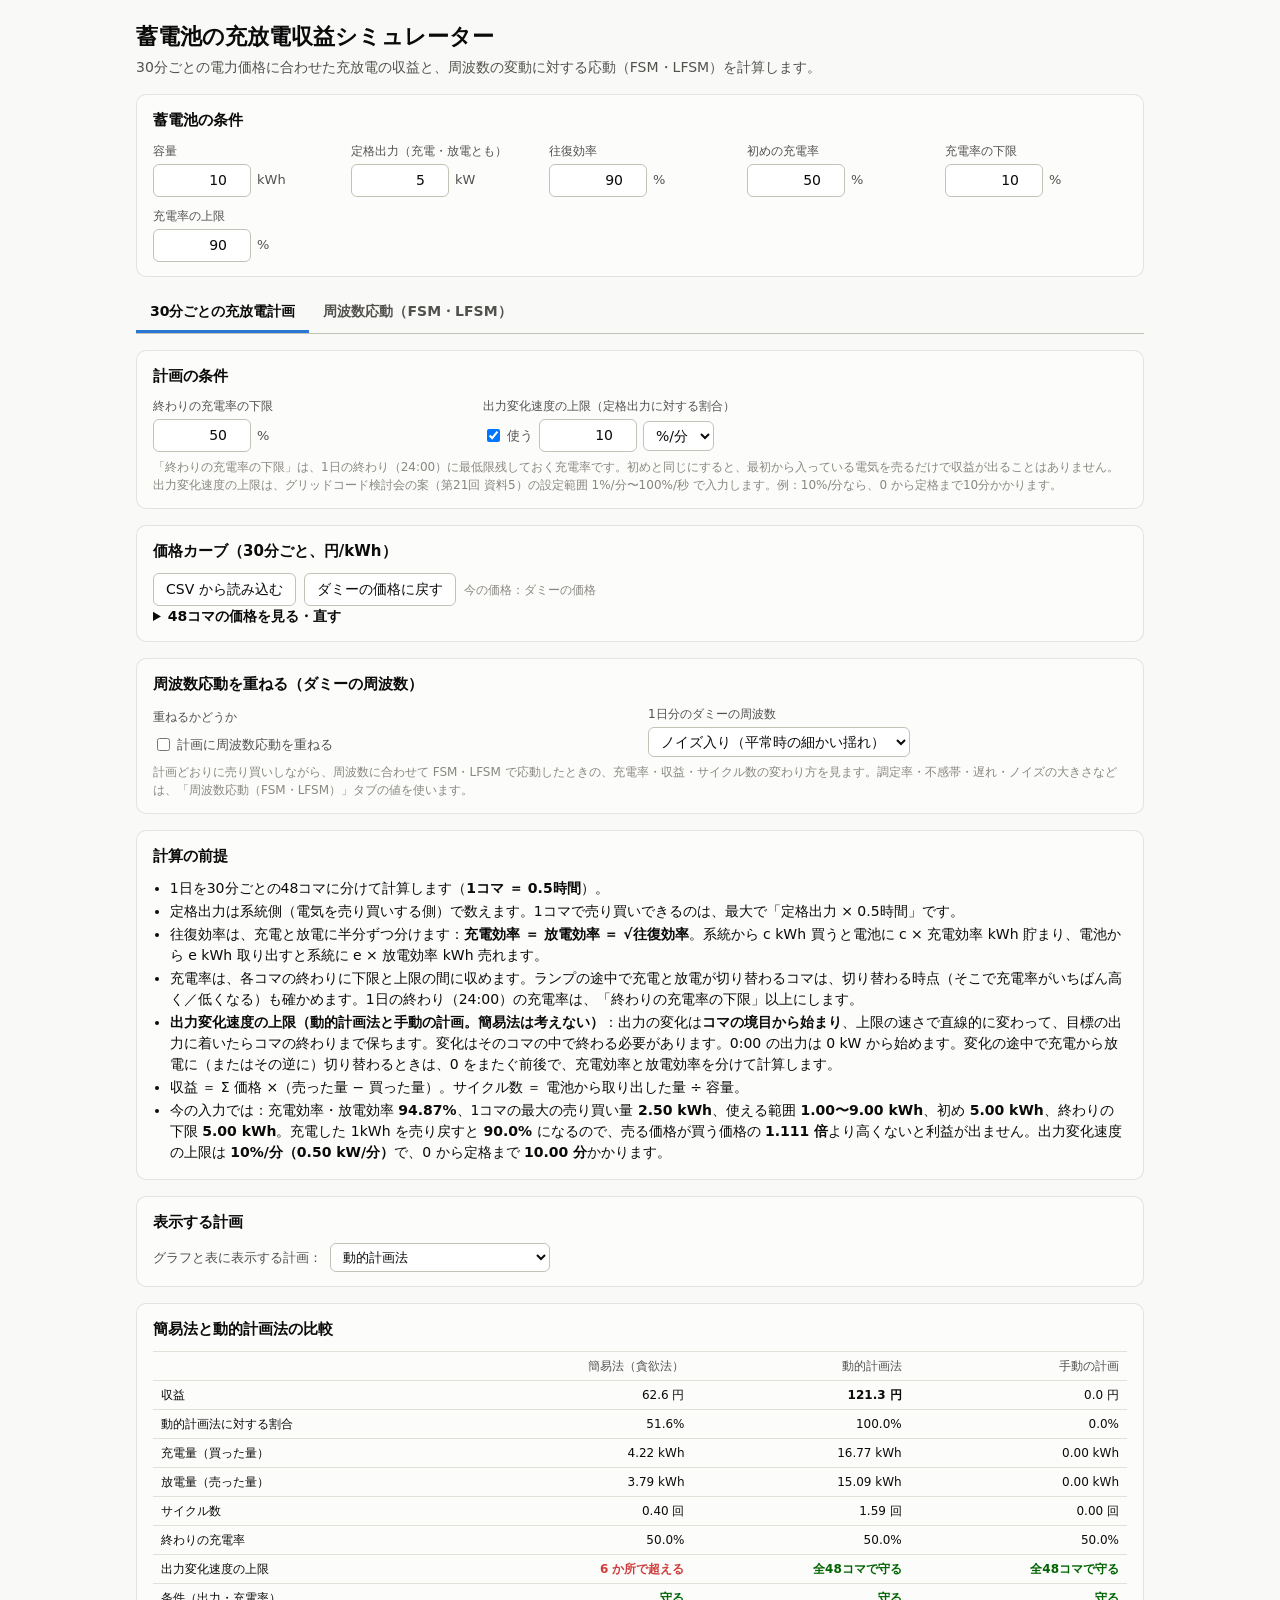
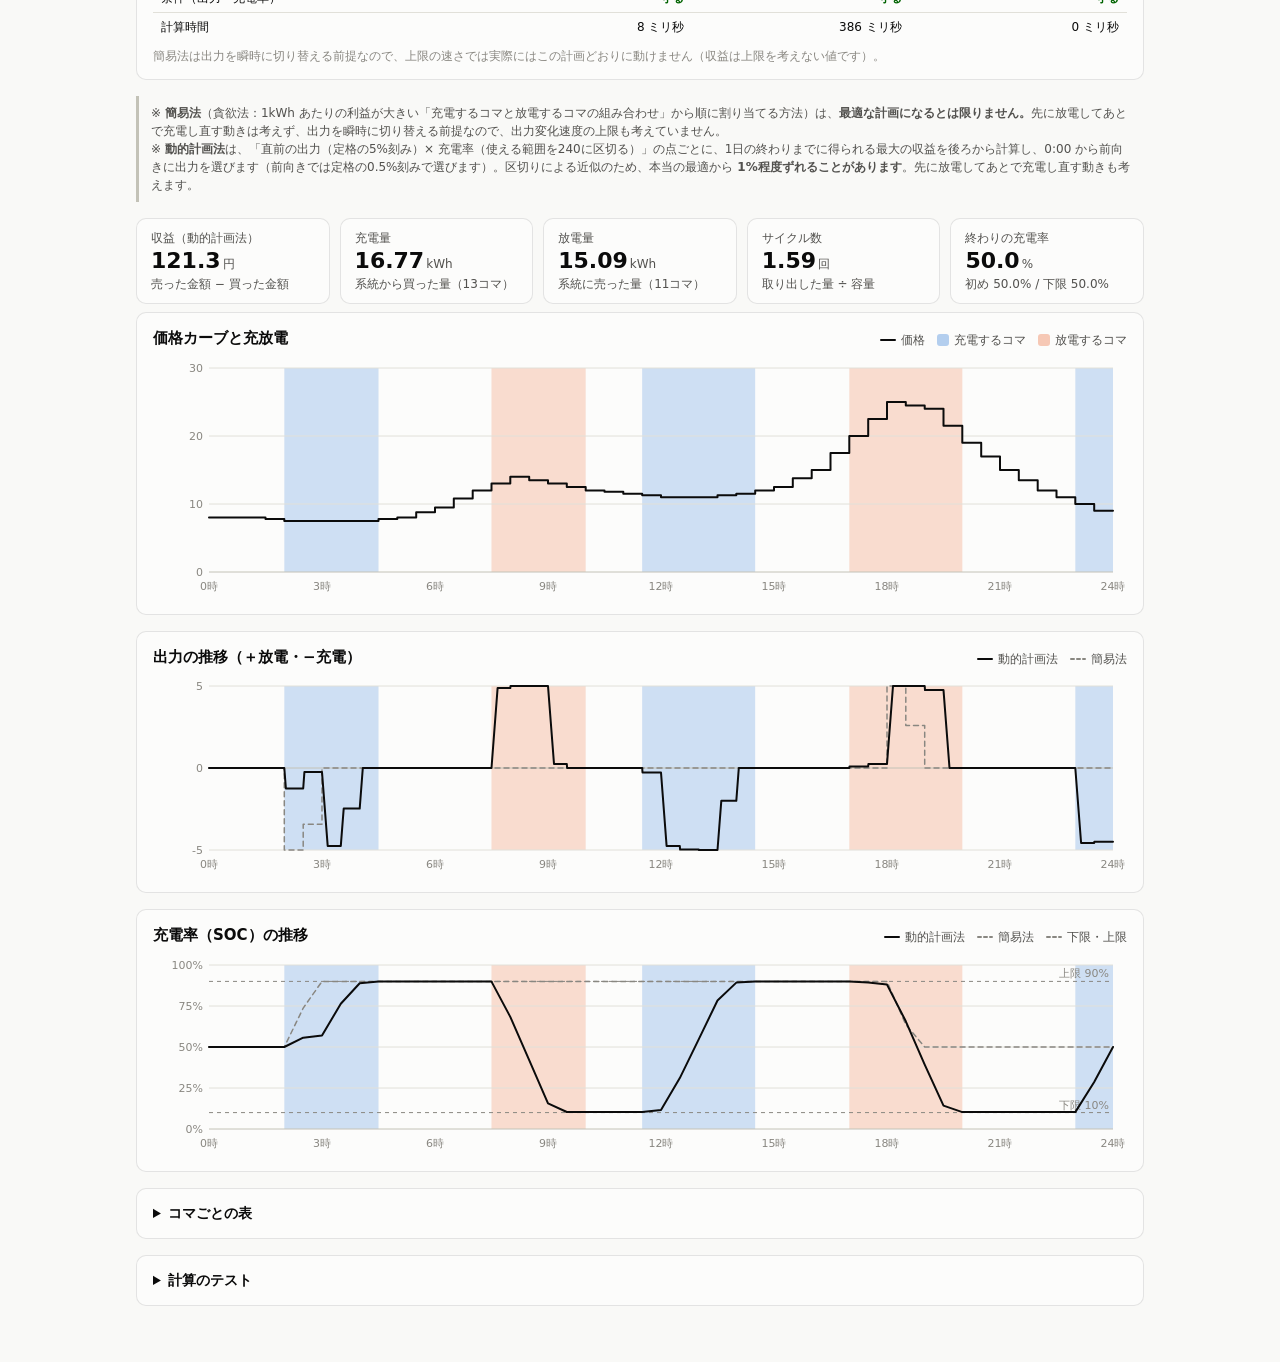
==== commit b9e74d87: "蓄電池シミュレーター：入力エラーで手動計画の操作画面が消える不具合を修正し、直す欄を色で示す - 計画の切り替えと手動計画の操作画面を、エラーで隠れる #output の外に移した - 手動計画の出力" ====
--- a/battery/index.html
+++ b/battery/index.html
@@ -127,6 +127,12 @@
   .show-plan { display: flex; flex-wrap: wrap; align-items: center; gap: 8px; margin: 10px 0 0; font-size: 13px; color: var(--text-2); }
   .manual-box { margin-top: 12px; padding-top: 12px; border-top: 1px solid var(--border); }
   .manual-box .field input { width: 5em; }
+  .manual-box .manual-pct { display: inline-flex; flex-wrap: wrap; }
+  /* 直す必要のある欄：欄の名前を赤字、入力欄を赤枠と薄い赤の背景にし、欄の下に理由を出す */
+  .field.has-error > .name, .field.has-error > .unit:first-child { color: var(--danger); font-weight: 700; }
+  .field.has-error input.invalid, .field.has-error select.invalid { background: color-mix(in srgb, var(--danger) 12%, var(--input-bg)); border-width: 2px; }
+  .field-msg { flex-basis: 100%; color: var(--danger); font-size: 12px; line-height: 1.4; }
+  .tabs button.has-error::after { content: "●"; color: var(--danger); margin-left: 6px; font-size: 10px; vertical-align: 2px; }
   .violations { margin: 0; padding-left: 1.2em; font-size: 13px; color: var(--danger); }
   .violations li { margin: 2px 0; }
   .violations b { font-variant-numeric: tabular-nums; }
@@ -269,24 +275,29 @@
       <ul class="assume" id="assume"></ul>
     </section>
 
+    <!-- 計画の切り替えと手動計画の操作画面は、エラーがあっても隠さない（#output の外に置く） -->
+    <section class="panel">
+      <h2>表示する計画</h2>
+      <div class="show-plan" style="margin-top:0">グラフと表に表示する計画：
+        <select id="showPlan"><option value="dp">動的計画法</option><option value="greedy">簡易法</option><option value="manual">手動の計画（手動計画モード）</option></select>
+      </div>
+      <div class="manual-box" id="manualBox" hidden>
+        <p class="note" style="margin-top:0"><b>手動計画モード</b>：下の「価格カーブと充放電」のグラフで、コマをクリック（タップ）すると <b>待機 → 充電 → 放電 → 待機</b> の順に切り替わります。「コマごとの表」でも、動きと出力（kW）を直せます。</p>
+        <div class="row-buttons">
+          <label class="field manual-pct"><span class="unit">充電・放電の出力：定格の</span>
+            <input type="number" data-key="manualPct" min="0" max="100" step="any" aria-label="手動計画の出力（定格の％）"><span class="unit">%</span></label>
+          <button id="btnManualClear">すべて待機に戻す</button>
+          <button id="btnManualCopy">動的計画法の計画を写す</button>
+        </div>
+      </div>
+    </section>
+
     <div class="error-box" id="errorBox" hidden></div>
 
     <div id="output">
       <section class="panel">
         <h2>簡易法と動的計画法の比較</h2>
         <div class="table-scroll"><table class="compare" id="compareTable"></table></div>
-        <div class="show-plan">グラフと表に表示する計画：
-          <select id="showPlan"><option value="dp">動的計画法</option><option value="greedy">簡易法</option><option value="manual">手動の計画（手動計画モード）</option></select>
-        </div>
-        <div class="manual-box" id="manualBox" hidden>
-          <p class="note" style="margin-top:0"><b>手動計画モード</b>：下の「価格カーブと充放電」のグラフで、コマをクリック（タップ）すると <b>待機 → 充電 → 放電 → 待機</b> の順に切り替わります。「コマごとの表」でも、動きと出力（kW）を直せます。</p>
-          <div class="row-buttons">
-            <label class="field" style="display:inline-flex"><span class="unit">充電・放電の出力：定格の</span>
-              <input type="number" data-key="manualPct" min="0" max="100" step="any" style="width:5em" aria-label="手動計画の出力（定格の％）"><span class="unit">%</span></label>
-            <button id="btnManualClear">すべて待機に戻す</button>
-            <button id="btnManualCopy">動的計画法の計画を写す</button>
-          </div>
-        </div>
       </section>
       <p class="caution">※ <b>簡易法</b>（貪欲法：1kWh あたりの利益が大きい「充電するコマと放電するコマの組み合わせ」から順に割り当てる方法）は、<strong>最適な計画になるとは限りません。</strong>先に放電してあとで充電し直す動きは考えず、出力を瞬時に切り替える前提なので、出力変化速度の上限も考えていません。<br>
         ※ <b>動的計画法</b>は、「直前の出力（定格の5%刻み）× 充電率（使える範囲を240に区切る）」の点ごとに、1日の終わりまでに得られる最大の収益を後ろから計算し、0:00 から前向きに出力を選びます（前向きでは定格の0.5%刻みで選びます）。区切りによる近似のため、本当の最適から <strong>1%程度ずれることがあります</strong>。先に放電してあとで充電し直す動きも考えます。</p>
@@ -465,6 +476,7 @@
   tab: 'plan',
   showPlan: 'dp',                   // グラフと表に表示する計画：'dp' | 'greedy' | 'manual'
   manual: null,                     // 手動の計画（48コマ）。初めはすべて待機
+  lastManualPct: 100,               // 手動計画の出力（定格の％）の、直前の正しい値
   csv: null,                        // 読み込み中の価格 CSV：{name, enc, rows, width}
   freqCsv: null,                    // 読み込み中の周波数 CSV
   freqData: null,                   // 読み込んだ周波数データ：{name, dt, values: Float32Array}（保存はしない）
@@ -484,6 +496,8 @@
     }
   } catch (e) { /* 保存領域が使えない環境では初期値で動かす */ }
   if (!state.manual) state.manual = emptyManual();
+  const pct = Number(state.inputs.manualPct);
+  if (pct > 0 && pct <= 100) state.lastManualPct = pct;
   if (state.inputs.pattern === 'csv') state.inputs.pattern = 'step';   // CSV のデータは保存しないので、開き直したら作ったパターンに戻す
 }
 function save() {
@@ -920,47 +934,57 @@
 }
 
 // ===== 入力のチェック =====
+// どの欄を直せばよいかを画面で色分けできるように、エラーは欄ごとの理由（msgs: {欄のキー: 理由}）で返す。
+// errors は画面上部に出す短いまとめ、bad は計算を止めるエラーのある欄。
 const bool = v => v === 'true';
+function rangeMessage(min, max, incl) {
+  const lo = `${min}${incl ? ' 以上' : ' より大きく'}`;
+  return max >= 1e6 ? `${min}${incl ? ' 以上' : ' より大きい'}の数で入力してください` : `${lo} ${max} 以下の数で入力してください`;
+}
 function parseNumbers(raw, rules) {
-  const v = {}, bad = new Set();
+  const v = {}, msgs = {};
   for (const [k, [min, max, incl]] of Object.entries(rules)) {
-    const x = String(raw[k]).trim() === '' ? NaN : Number(raw[k]);
+    const empty = String(raw[k]).trim() === '';
+    const x = empty ? NaN : Number(raw[k]);
     v[k] = x;
-    if (!Number.isFinite(x) || x > max || (incl ? x < min : x <= min)) bad.add(k);
-  }
-  return { v, bad };
+    if (empty) msgs[k] = '空欄です。数字を入力してください';
+    else if (!Number.isFinite(x) || x > max || (incl ? x < min : x <= min)) msgs[k] = rangeMessage(min, max, incl);
+  }
+  return { v, msgs };
 }
 const BATTERY_RULES = {
   capacity: [0, 1e7, false], power: [0, 1e7, false], efficiency: [1, 100, true],
   socInit: [0, 100, true], socMin: [0, 100, true], socMax: [0, 100, true],
 };
+const PLAN_KEYS = ['socEndMin', 'rampValue', 'manualPct'];   // 「30分ごとの充放電計画」タブの欄
 function parseBattery(raw) {
-  const { v: b, bad } = parseNumbers(raw, BATTERY_RULES);
-  const errors = [];
-  if (bad.size) errors.push('蓄電池の条件で、赤枠の欄を確認してください（空欄か、範囲外の値です。容量と出力は0より大きく、%は0〜100）。');
-  if (!bad.has('socMin') && !bad.has('socMax') && b.socMin >= b.socMax) { errors.push('充電率の下限は、上限より小さくしてください。'); bad.add('socMin'); bad.add('socMax'); }
-  if (!errors.length && (b.socInit < b.socMin || b.socInit > b.socMax)) { errors.push('初めの充電率は、充電率の下限と上限の間にしてください。'); bad.add('socInit'); }
-  return { b, bad, errors };
+  const { v: b, msgs } = parseNumbers(raw, BATTERY_RULES);
+  if (!msgs.socMin && !msgs.socMax && b.socMin >= b.socMax) { msgs.socMin = '充電率の上限より小さくしてください'; msgs.socMax = '充電率の下限より大きくしてください'; }
+  if (!Object.keys(msgs).length && (b.socInit < b.socMin || b.socInit > b.socMax)) msgs.socInit = `充電率の下限（${b.socMin}%）と上限（${b.socMax}%）の間にしてください`;
+  const bad = new Set(Object.keys(msgs));
+  return { b, msgs, bad, errors: bad.size ? ['蓄電池の条件に、直す必要のある欄があります。'] : [] };
 }
 function parsePlanInputs(raw) {
   const pb = parseBattery(raw);
-  const { b, bad, errors } = pb;
+  const { b } = pb;
+  const msgs = { ...pb.msgs };
   const end = parseNumbers(raw, { socEndMin: [0, 100, true] });
   b.socEndMin = end.v.socEndMin;
-  if (end.bad.size) { bad.add('socEndMin'); errors.push('終わりの充電率の下限を、0〜100 で入力してください。'); }
-  else if (!pb.bad.size && (b.socEndMin < b.socMin || b.socEndMin > b.socMax)) { bad.add('socEndMin'); errors.push('終わりの充電率の下限は、充電率の下限と上限の間にしてください。'); }
+  if (end.msgs.socEndMin) msgs.socEndMin = end.msgs.socEndMin;
+  else if (!pb.bad.size && (b.socEndMin < b.socMin || b.socEndMin > b.socMax)) msgs.socEndMin = `充電率の下限（${b.socMin}%）と上限（${b.socMax}%）の間にしてください`;
   b.rampOn = bool(raw.rampOn);
   b.rampPctPerMin = Number(raw.rampValue) * (raw.rampUnit === 'sec' ? 60 : 1);
-  if (b.rampOn && !(b.rampPctPerMin >= 1 && b.rampPctPerMin <= 6000)) {
-    bad.add('rampValue');
-    errors.push('出力変化速度の上限は、1%/分〜100%/秒（=6000%/分）の範囲で入力してください。');
-  }
-  b.manualPct = Number(raw.manualPct);
-  if (!(b.manualPct > 0 && b.manualPct <= 100)) {
-    bad.add('manualPct');
-    errors.push('手動計画の出力は、定格の 0% より大きく 100% 以下で入力してください。');
-  }
-  return { b, bad, errors };
+  if (b.rampOn && !(b.rampPctPerMin >= 1 && b.rampPctPerMin <= 6000)) msgs.rampValue = '1%/分〜100%/秒（=6000%/分）の範囲で入力してください';
+  // 手動計画の出力が正しくなくても、計算全体は止めない。手動の計画は、直前の正しい値で計算を続ける
+  const pct = String(raw.manualPct).trim() === '' ? NaN : Number(raw.manualPct);
+  const manualOk = pct > 0 && pct <= 100;
+  b.manualPct = manualOk ? pct : state.lastManualPct;
+  if (!manualOk) msgs.manualPct = `0 より大きく 100 以下の数で入力してください（いまは前の正しい値 ${state.lastManualPct}% で計算しています）`;
+  const bad = new Set(Object.keys(msgs).filter(k => k !== 'manualPct'));
+  const where = [];
+  if ([...bad].some(k => k in BATTERY_RULES)) where.push('蓄電池の条件');
+  if ([...bad].some(k => !(k in BATTERY_RULES))) where.push('計画の条件');
+  return { b, msgs, bad, manualOk, errors: where.length ? [`${where.join('と')}に、直す必要のある欄があります。`] : [] };
 }
 const FREQ_RULES = {
   droop: [0, 100, false], lfsmDb: [0, 5, true], fsmDb: [0, 5, true], deadTime: [0, 10, true],
@@ -968,15 +992,16 @@
   stepHz: [-5, 5, true], slowAmp: [0, 5, true], slowPeriod: [0, 1e4, false], noiseHz: [0, 1, true],
 };
 function parseFreqInputs(raw) {
-  const { v: c, bad } = parseNumbers(raw, FREQ_RULES);
-  const errors = bad.size ? ['周波数応動の条件で、赤枠の欄を確認してください（空欄か、範囲外の値です）。'] : [];
+  const { v: c, msgs } = parseNumbers(raw, FREQ_RULES);
+  const bad = new Set(Object.keys(msgs));
+  const errors = bad.size ? ['周波数応動の条件に、直す必要のある欄があります。'] : [];
   c.fBase = Number(raw.fBase);
   c.lfsmOn = bool(raw.lfsmOn);
   c.fsmOn = bool(raw.fsmOn);
   c.pattern = raw.pattern;
   c.duration = Number(raw.duration);
   c.overlayPattern = raw.overlayPattern;
-  return { c, bad, errors };
+  return { c, msgs, bad, errors };
 }
 
 // ===== 書式 =====
@@ -1126,11 +1151,14 @@
 let lastPlanResults = null;   // 「動的計画法の計画を写す」で使う
 
 function updatePlan() {
-  const { b, bad, errors } = parsePlanInputs(state.inputs);
-  markInvalid(bad);
-  if (state.prices.some(p => !Number.isFinite(p))) errors.push('価格に数字でない値があります。「48コマの価格を見る・直す」で確認してください。');
+  const { b, bad, errors, manualOk } = parsePlanInputs(state.inputs);
+  if (manualOk) state.lastManualPct = b.manualPct;
+  const n = showFieldErrors();
+  // 計画の切り替えと手動計画の操作画面は、エラーがあっても隠さない（エラーを直すための欄がそこにあるため）
+  $('manualBox').hidden = state.showPlan !== 'manual';
+  if (state.prices.some(p => !Number.isFinite(p))) errors.push('価格に数字でない値があります。「48コマの価格を見る・直す」で、赤枠の欄を直してください。');
   $('errorBox').hidden = !errors.length;
-  $('errorBox').textContent = errors.join(' ');
+  $('errorBox').textContent = errors.join(' ') + (bad.size ? ` 赤く色を変えた欄（${n} か所）を直してください。` : '');
   $('output').hidden = !!errors.length;
   renderAssumptions(bad.size ? null : b);
   if (errors.length) return;
@@ -1149,14 +1177,13 @@
   const manualPlan = planFromManual(state.manual, b);
   results.manual = { plan: manualPlan, r: evaluate(manualPlan, state.prices, b), ramp: checkRamp(manualPlan, b), ms: performance.now() - t0 };
   lastPlanResults = results;
-  $('manualBox').hidden = state.showPlan !== 'manual';
   renderCompare(results, b);
   // 周波数応動を重ねる（表示中の計画に）
   let overlay = null;
   if (bool(state.inputs.overlayOn)) {
     const pf = parseFreqInputs(state.inputs);
     overlay = pf.bad.size
-      ? { error: '周波数応動の条件に誤りがあります。「周波数応動（FSM・LFSM）」タブで、赤枠の欄を確認してください。' }
+      ? { error: '周波数応動の条件に誤りがあります。赤い印の付いた「周波数応動（FSM・LFSM）」タブで、赤く色を変えた欄を直してください。' }
       : { res: simulateOverlay(results[state.showPlan].plan, state.prices, b, pf.c), c: pf.c };
   }
   renderOverlay(overlay, results[state.showPlan], b);
@@ -1390,8 +1417,9 @@
 function updateFreq() {
   const pb = parseBattery(state.inputs);
   const pf = parseFreqInputs(state.inputs);
-  markInvalid(new Set([...pb.bad, ...pf.bad]));
+  const n = showFieldErrors();
   const errors = [...pb.errors, ...pf.errors];
+  if (errors.length) errors.push(`赤く色を変えた欄（${n} か所）を直してください。`);
   const c = pf.c;
   const usingCsv = c.pattern === 'csv';
   if (usingCsv && !state.freqData) errors.push('周波数の CSV がまだ読み込まれていません。「周波数の CSV を読み込む」から読み込んでください。');
@@ -1942,6 +1970,29 @@
     const x = check(manualOf({ 36: 'discharge' }), mb);
     return { ok: x.r.issues.some(i => i.t === SLOTS - 1 && i.why.includes('終わりの下限')), detail: whyText(x) };
   });
+  // ---------- 入力のチェック ----------
+  group('入力のチェック');
+  for (const v of ['', '0', '150', 'abc']) {
+    test(`手動計画の出力が「${v || '空欄'}」でも、計算全体は止めず、直前の正しい値で計算する（欄にだけ理由を出す）`, () => {
+      const p = parsePlanInputs({ ...DEFAULT_INPUTS, manualPct: v });
+      return { ok: p.errors.length === 0 && p.bad.size === 0 && !p.manualOk && p.b.manualPct === state.lastManualPct && !!p.msgs.manualPct,
+        detail: `止めるエラー ${p.errors.length} 件、使う値 ${p.b.manualPct}%、欄の理由「${p.msgs.manualPct}」` };
+    });
+  }
+  test('容量が空欄 → 計算を止め、容量の欄に理由を出す', () => {
+    const p = parsePlanInputs({ ...DEFAULT_INPUTS, capacity: '' });
+    return { ok: p.errors.length > 0 && p.bad.has('capacity') && /空欄/.test(p.msgs.capacity), detail: `${p.errors.join(' ')} ／ 容量の欄：${p.msgs.capacity}` };
+  });
+  test('充電率の下限が上限より大きい → 下限と上限の両方の欄に理由を出す', () => {
+    const p = parsePlanInputs({ ...DEFAULT_INPUTS, socMin: '95', socMax: '90' });
+    return { ok: !!p.msgs.socMin && !!p.msgs.socMax && p.bad.size === 2, detail: `下限：${p.msgs.socMin} ／ 上限：${p.msgs.socMax}` };
+  });
+  test('周波数応動の調定率が 0 → 周波数応動の欄だけに理由を出す', () => {
+    const p = parseFreqInputs({ ...DEFAULT_INPUTS, droop: '0' });
+    return { ok: p.errors.length > 0 && Object.keys(p.msgs).join() === 'droop', detail: `調定率の欄：${p.msgs.droop}` };
+  });
+
+  group('手動の計画（つづき）');
   test('最適との比較：動的計画法の収益が0円（価格が1日中同じ）なら、割合は出さない', () => {
     const dp = run(planDP, flat(10), mb);
     return { ok: dp.r.revenue === 0 && optimalPct(5, dp.r.revenue) === null && close(optimalPct(60, 120), 50), detail: `動的計画法 ${num(dp.r.revenue, 2)} 円 → 割合 ${optimalPct(5, dp.r.revenue)}、60円÷120円 → ${num(optimalPct(60, 120), 1)}%` };
@@ -1961,7 +2012,29 @@
 
 // ===== 起動 =====
 const allInputs = () => [...document.querySelectorAll('[data-key]')];
-function markInvalid(bad) { allInputs().forEach(el => el.classList.toggle('invalid', bad.has(el.dataset.key))); }
+
+// すべての入力欄を確かめて、直す必要のある欄を色で示す（欄の名前を赤字、入力欄を赤枠と薄い赤の背景にし、欄の下に理由を出す）。
+// 別のタブにある欄にエラーがあるときは、タブの名前の横に赤い印を付ける。計算を止めるエラーの欄の数を返す
+function showFieldErrors() {
+  const plan = parsePlanInputs(state.inputs), freq = parseFreqInputs(state.inputs);
+  const msgs = { ...freq.msgs, ...plan.msgs };
+  allInputs().forEach(el => el.classList.toggle('invalid', !!msgs[el.dataset.key]));
+  document.querySelectorAll('.field').forEach(field => {
+    const list = [...field.querySelectorAll('[data-key]')].map(el => msgs[el.dataset.key]).filter(Boolean);
+    field.classList.toggle('has-error', list.length > 0);
+    let note = field.querySelector(':scope > .field-msg');
+    if (list.length) {
+      if (!note) { note = document.createElement('span'); note.className = 'field-msg'; field.appendChild(note); }
+      note.textContent = list.join(' ／ ');
+    } else if (note) note.remove();
+  });
+  // 手動計画の出力の欄は、手動計画モードのときだけ見えるので、そのときだけタブに印を付ける
+  const planTabBad = PLAN_KEYS.some(k => msgs[k] && (k !== 'manualPct' || state.showPlan === 'manual'));
+  const freqTabBad = Object.keys(freq.msgs).length > 0;
+  document.querySelector('.tabs button[data-tab=plan]').classList.toggle('has-error', planTabBad);
+  document.querySelector('.tabs button[data-tab=freq]').classList.toggle('has-error', freqTabBad);
+  return Object.keys(msgs).filter(k => k !== 'manualPct').length;
+}
 
 function setTab(tab) {
   state.tab = tab;
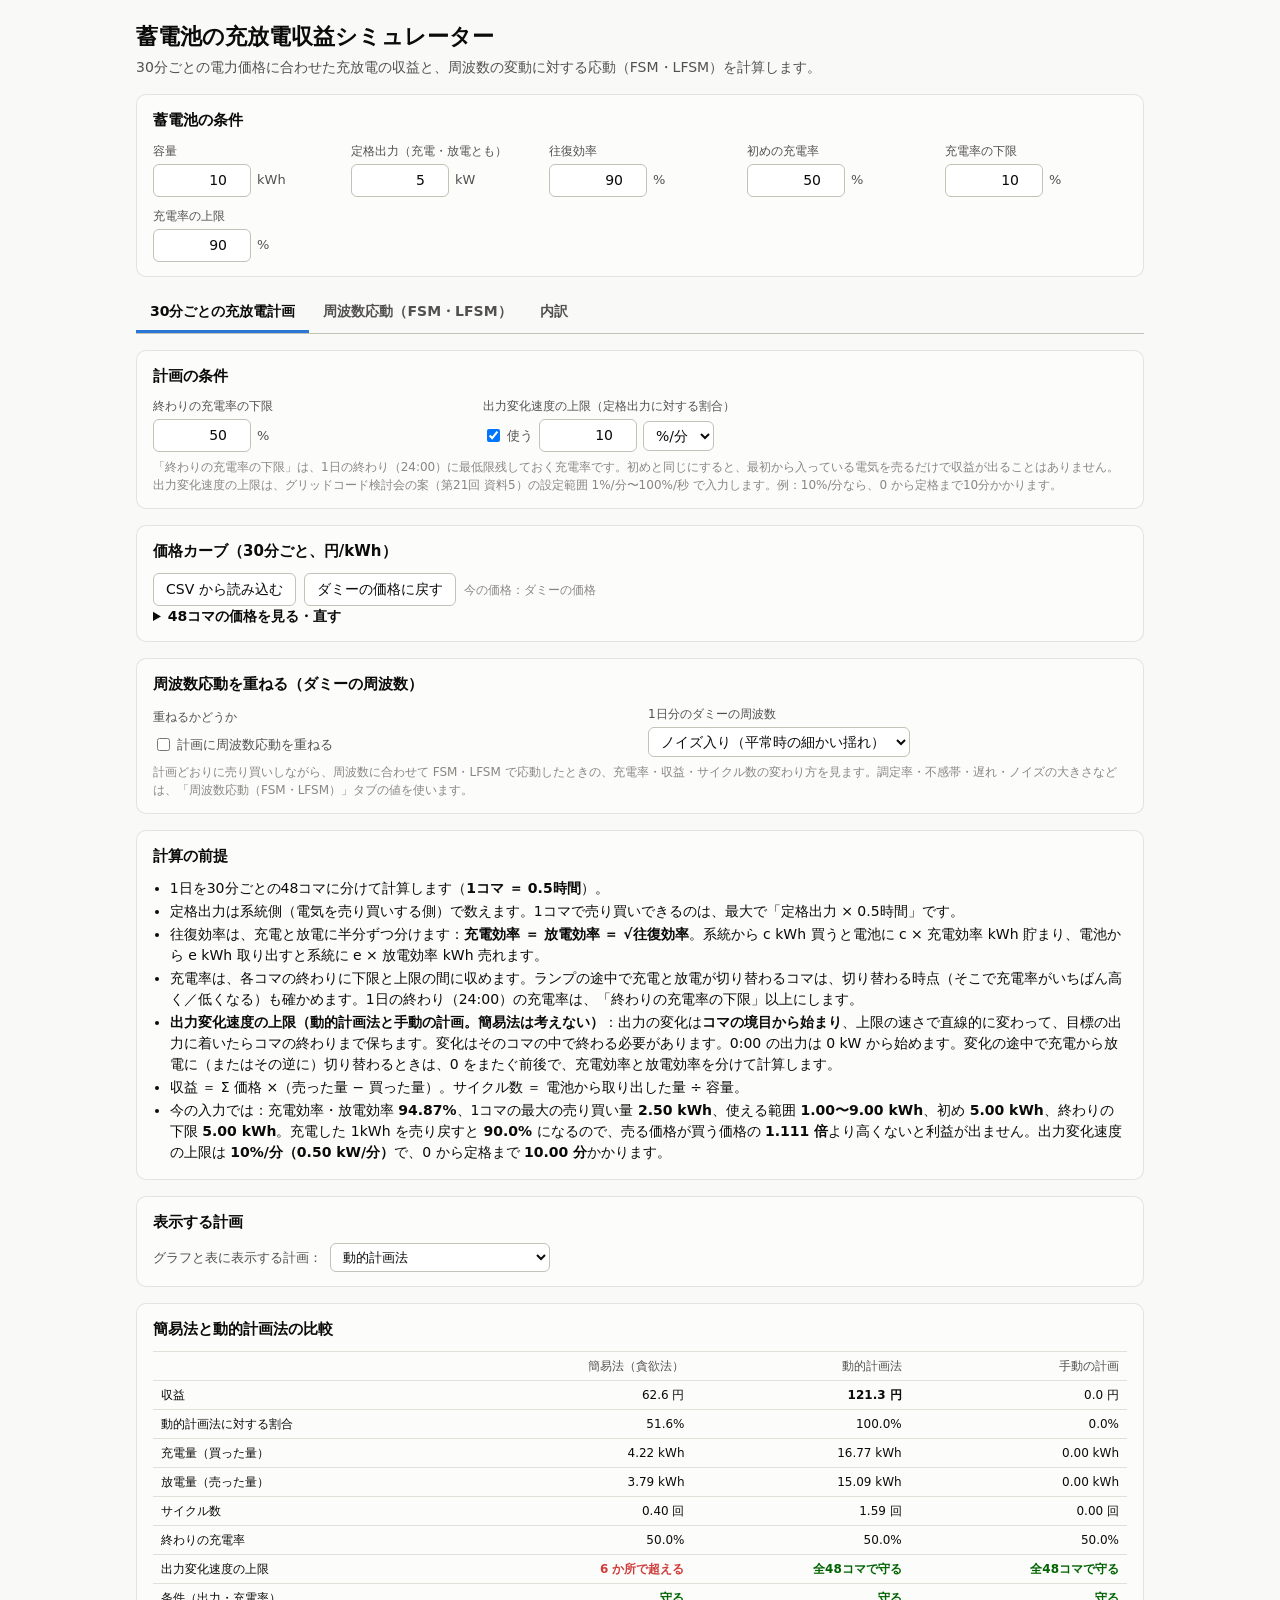
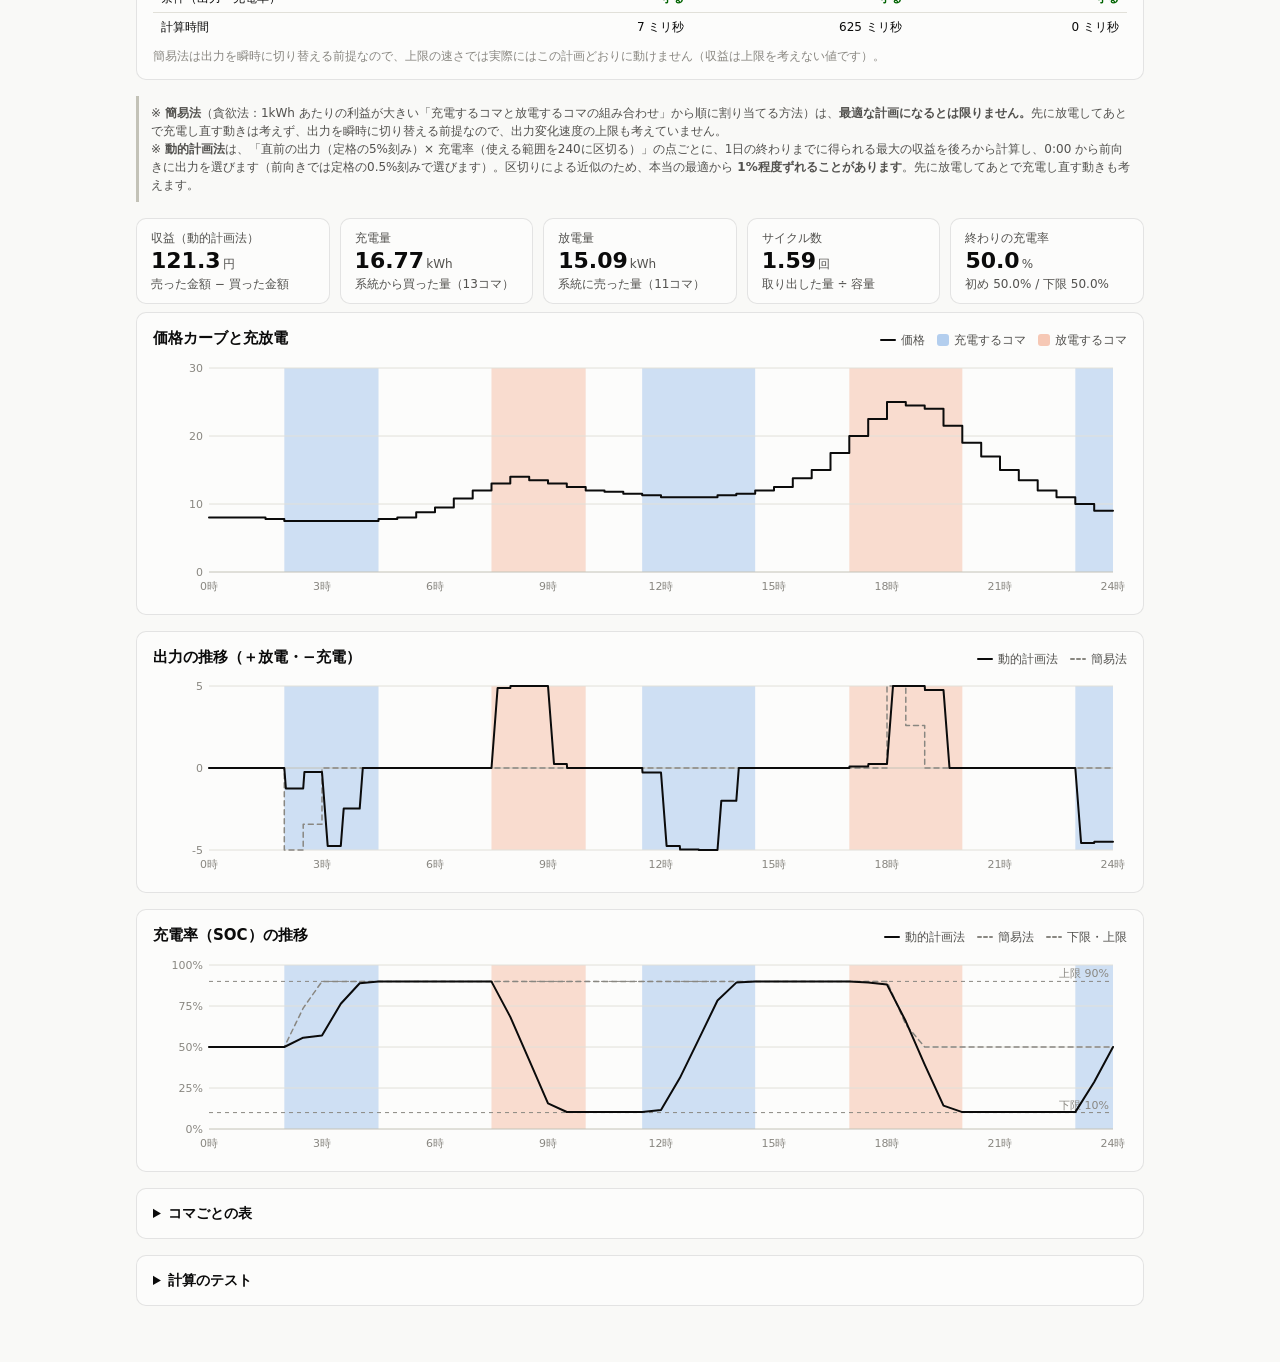
==== commit 256b074a: "蓄電池シミュレーターに「内訳」タブ（収益の内訳・損失の見える化）を追加 - 簡易法・動的計画法・手動の計画ごとに、放電の収入・充電のコスト・純収益・効率ロス（量と額、充電側・放電側）・理想の収益を表と" ====
--- a/battery/index.html
+++ b/battery/index.html
@@ -93,7 +93,8 @@
   .msg-ng { color: var(--danger); font-size: 13px; white-space: pre-line; }
 
   /* タブ */
-  .tabs { display: flex; gap: 0; margin: 0 0 16px; border-bottom: 1px solid var(--axis); }
+  .tabs { display: flex; flex-wrap: wrap; gap: 0; margin: 0 0 16px; border-bottom: 1px solid var(--axis); }
+  .tabs button { white-space: nowrap; }
   .tabs button { border: none; border-bottom: 3px solid transparent; border-radius: 0; background: transparent; padding: 8px 14px; color: var(--text-2); font-weight: 600; }
   .tabs button[aria-selected="true"] { color: var(--text); border-bottom-color: var(--accent); }
 
@@ -132,6 +133,16 @@
   .field.has-error > .name, .field.has-error > .unit:first-child { color: var(--danger); font-weight: 700; }
   .field.has-error input.invalid, .field.has-error select.invalid { background: color-mix(in srgb, var(--danger) 12%, var(--input-bg)); border-width: 2px; }
   .field-msg { flex-basis: 100%; color: var(--danger); font-size: 12px; line-height: 1.4; }
+  /* 内訳 */
+  .bars-grid { display: grid; grid-template-columns: repeat(auto-fit, minmax(300px, 1fr)); gap: 12px 24px; }
+  .bars-grid h3 { margin: 4px 0; }
+  .bars svg { display: block; width: 100%; }
+  .bars .lab { fill: var(--text-2); font-size: 12px; }
+  .bars .val { fill: var(--text); font-size: 12px; font-weight: 600; font-variant-numeric: tabular-nums; }
+  .bars .zero { stroke: var(--axis); stroke-width: 1; }
+  .wf svg { display: block; width: 100%; }
+  .stale { color: var(--danger); font-weight: 600; }
+  .compare td.sum { font-weight: 700; border-top: 2px solid var(--axis); }
   .tabs button.has-error::after { content: "●"; color: var(--danger); margin-left: 6px; font-size: 10px; vertical-align: 2px; }
   .violations { margin: 0; padding-left: 1.2em; font-size: 13px; color: var(--danger); }
   .violations li { margin: 2px 0; }
@@ -206,6 +217,7 @@
   <div class="tabs" role="tablist">
     <button role="tab" data-tab="plan" aria-selected="true">30分ごとの充放電計画</button>
     <button role="tab" data-tab="freq" aria-selected="false">周波数応動（FSM・LFSM）</button>
+    <button role="tab" data-tab="break" aria-selected="false">内訳</button>
   </div>
 
   <!-- ================= ① 30分ごとの充放電計画 ================= -->
@@ -431,6 +443,47 @@
     </div>
   </div>
 
+  <!-- ================= ③ 収益の内訳 ================= -->
+  <div id="tabBreak" hidden>
+    <section class="panel">
+      <h2>使っている条件</h2>
+      <p id="breakCond" style="margin:0"></p>
+      <p class="note">条件は、上の「蓄電池の条件」と、「30分ごとの充放電計画」タブ（終わりの充電率の下限・出力変化速度の上限・価格・手動の計画）で変えられます。変えると、内訳はすぐに計算し直します。</p>
+    </section>
+
+    <div class="error-box" id="breakErrorBox" hidden></div>
+
+    <div id="breakOutput">
+      <section class="panel">
+        <h2>計画ごとの収益の内訳</h2>
+        <div class="table-scroll"><table class="compare" id="breakTable"></table></div>
+        <p class="note" id="breakEq"></p>
+      </section>
+
+      <section class="panel">
+        <div class="chart-head"><h2>収入・コスト・ロス・純収益（3つの計画を同じ目盛りで）</h2><div class="legend" id="lgBars"></div></div>
+        <div class="bars-grid" id="breakBars"></div>
+        <p class="note">ロスの額は、放電の収入と充電のコストの中に含まれている「効率で失った分」を取り出して示したものです（収入とコストに上乗せされる別の支出ではありません）。</p>
+      </section>
+
+      <section class="panel">
+        <h2>理想から現実までの差（動的計画法）</h2>
+        <div class="row-buttons">
+          <button class="primary" id="btnWaterfall">差を計算する</button>
+          <span id="wfState" class="note" style="margin:0"></span>
+        </div>
+        <div class="chart" id="chWaterfall"></div>
+        <div class="table-scroll"><table class="compare" id="wfTable"></table></div>
+        <p class="note" id="wfNote"></p>
+      </section>
+
+      <section class="panel">
+        <h2>損失の定義と式</h2>
+        <ul class="assume" id="breakAssume"></ul>
+      </section>
+    </div>
+  </div>
+
   <details class="panel" id="testPanel">
     <summary>計算のテスト</summary>
     <p class="note">計算の関数が正しく動くかを確かめるテストです。入力欄の値は使わず、テスト用の条件で計算します（「今の入力の蓄電池」のテストだけは、今の入力を使います）。動的計画法のテストは数秒かかります。</p>
@@ -489,7 +542,7 @@
       for (const k of Object.keys(DEFAULT_INPUTS)) if (typeof saved.inputs?.[k] === 'string') state.inputs[k] = saved.inputs[k];
       if (Array.isArray(saved.prices) && saved.prices.length === SLOTS && saved.prices.every(Number.isFinite)) state.prices = saved.prices;
       if (typeof saved.priceSource === 'string') state.priceSource = saved.priceSource;
-      if (saved.tab === 'freq') state.tab = 'freq';
+      if (saved.tab === 'freq' || saved.tab === 'break') state.tab = saved.tab;
       if (saved.showPlan === 'greedy' || saved.showPlan === 'manual') state.showPlan = saved.showPlan;
       if (Array.isArray(saved.manual) && saved.manual.length === SLOTS &&
           saved.manual.every(s => MANUAL_ORDER.includes(s?.m) && (s.kw === null || (Number.isFinite(s.kw) && s.kw >= 0)))) state.manual = saved.manual;
@@ -651,6 +704,9 @@
     return (1 - w) * Vt[j * width + k0] + w * Vt[j * width + k0 + 1];
   };
   const inRange = e => e >= d.eMin - 1e-9 && e <= d.eMax + 1e-9;
+  // コマの途中（0 をまたぐ時点）は、evaluate と同じく 1e-6 kWh までのはみ出しを許す
+  // （ランプ上限がとても大きいときの、ごくわずかなはみ出しで計画を捨てないように）
+  const inRangeCross = e => e >= d.eMin - 1e-6 && e <= d.eMax + 1e-6;
   for (let t = SLOTS - 1; t >= 0; t--) {
     const Vt = new Float64Array(np * width), Vn = V[t + 1], price = prices[t];
     for (let i = 0; i < np; i++) {
@@ -661,7 +717,7 @@
           const m = trans[i * np + j];
           if (!m) continue;
           const e2 = e + m.dE;
-          if (!inRange(e2) || !inRange(e + m.dECross)) continue;   // コマの途中（0 をまたぐ時点）も上下限の中
+          if (!inRange(e2) || !inRangeCross(e + m.dECross)) continue;   // コマの途中（0 をまたぐ時点）も上下限の中
           const v = price * m.net + (t === SLOTS - 1 ? terminal(e2) : interp(Vn, j, e2));
           if (v > best) best = v;
         }
@@ -687,7 +743,7 @@
       if (Math.abs(q - p) > d.ramp * SLOT_MIN + 1e-9) continue;
       const m = slotEnergy(p, q, d.ramp);
       const e2 = e + batteryDelta(m, d);
-      if (!inRange(e2) || (m.cross && !inRange(e + batteryDelta(m.cross, d)))) continue;
+      if (!inRange(e2) || (m.cross && !inRangeCross(e + batteryDelta(m.cross, d)))) continue;
       const v = prices[t] * (m.dis - m.chg) + (t === SLOTS - 1 ? terminal(e2) : interp2(V[t + 1], q, e2));
       if (v > best + 1e-9 || (Math.abs(v - best) <= 1e-9 && Math.abs(q - p) < Math.abs(bestP - p))) { best = v; bestP = q; bestM = m; }
     }
@@ -710,6 +766,8 @@
   const add = (t, why) => issues.push({ t, why });
   const pctOf = e => `${num(e / b.capacity * 100, 1)}%`;
   let e = d.e0, revenue = 0, buy = 0, sell = 0, out = 0;
+  // 収益の内訳（同じループで足し上げるので、収益とずれない）
+  const bd = { income: 0, cost: 0, stored: 0, lossKwhC: 0, lossKwhD: 0, lossYenC: 0, lossYenD: 0, ideal: 0 };
   for (let t = 0; t < SLOTS; t++) {
     const c = plan.charge[t], s = plan.discharge[t];
     if (c < -EPS || s < -EPS) add(t, '充電量か放電量がマイナス');
@@ -740,10 +798,31 @@
     buy += c;
     sell += s;
     out += s / d.etaD;
-  }
+    const pr = prices[t], st = c * d.etaC, ot = s / d.etaD;   // 電池に貯まった量・電池から取り出した量
+    bd.income += pr * s;
+    bd.cost += pr * c;
+    bd.stored += st;
+    bd.lossKwhC += c - st;            // 買った量 ×（1 − 充電効率）
+    bd.lossKwhD += ot - s;            // 取り出した量 ×（1 − 放電効率）
+    bd.lossYenC += pr * (c - st);
+    bd.lossYenD += pr * (ot - s);
+    bd.ideal += pr * (ot - st);
+  }
+  bd.net = bd.income - bd.cost;
+  bd.out = out;
   if (e < d.eEnd - 1e-6) add(SLOTS - 1, `24:00 の充電率 ${pctOf(e)} が、終わりの下限 ${num(b.socEndMin, 1)}% を下回る`);
   const problems = issues.map(x => `${slotRange(x.t)}：${x.why}`);
-  return { revenue, buy, sell, cycles: out / b.capacity, soc, endSoc: e, issues, problems };
+  return { revenue, buy, sell, cycles: out / b.capacity, soc, endSoc: e, issues, problems, breakdown: bd };
+}
+
+// 理想から現実までの差（動的計画法）。A：効率100%・ランプ上限なし、B：実際の効率・ランプ上限なし、C：実際の効率・今のランプ上限
+// cRevenue を渡すと、C はそれを使う（画面ではいま表示している動的計画法の収益）
+function waterfallCalc(prices, b, cRevenue) {
+  const bA = { ...b, efficiency: 100, rampOn: false }, bB = { ...b, rampOn: false };
+  const A = evaluate(planDP(prices, bA), prices, bA).revenue;
+  const B = evaluate(planDP(prices, bB), prices, bB).revenue;
+  const C = cRevenue ?? evaluate(planDP(prices, b), prices, b).revenue;
+  return { A, B, C, eff: A - B, ramp: B - C };
 }
 
 // ===== 手動の計画 =====
@@ -1150,6 +1229,29 @@
 let planCache = { key: '', results: null };
 let lastPlanResults = null;   // 「動的計画法の計画を写す」で使う
 
+// 条件と価格を表すキー（簡易法・動的計画法の使い回しと、ウォーターフォールが古くなったかの判定に使う）
+const planKey = b => JSON.stringify([b.capacity, b.power, b.efficiency, b.socInit, b.socMin, b.socMax, b.socEndMin, b.rampOn, b.rampPctPerMin, state.prices]);
+
+// 3つの計画（簡易法・動的計画法・手動の計画）を計算する。①のタブと「内訳」タブで同じ結果を使う
+function computePlanResults(b) {
+  // 簡易法と動的計画法は、条件と価格が変わらないかぎり使い回す（手動の計画を直すたびに計算し直さない）
+  const key = planKey(b);
+  if (planCache.key !== key) {
+    planCache = { key, results: {} };
+    for (const [name, fn] of [['greedy', planGreedy], ['dp', planDP]]) {
+      const t0 = performance.now();
+      const plan = fn(state.prices, b);
+      planCache.results[name] = { plan, r: evaluate(plan, state.prices, b), ramp: checkRamp(plan, b), ms: performance.now() - t0 };
+    }
+  }
+  const results = { ...planCache.results };
+  const t0 = performance.now();
+  const manualPlan = planFromManual(state.manual, b);
+  results.manual = { plan: manualPlan, r: evaluate(manualPlan, state.prices, b), ramp: checkRamp(manualPlan, b), ms: performance.now() - t0 };
+  lastPlanResults = results;
+  return results;
+}
+
 function updatePlan() {
   const { b, bad, errors, manualOk } = parsePlanInputs(state.inputs);
   if (manualOk) state.lastManualPct = b.manualPct;
@@ -1162,21 +1264,7 @@
   $('output').hidden = !!errors.length;
   renderAssumptions(bad.size ? null : b);
   if (errors.length) return;
-  // 簡易法と動的計画法は、条件と価格が変わらないかぎり使い回す（手動の計画を直すたびに計算し直さない）
-  const key = JSON.stringify([b.capacity, b.power, b.efficiency, b.socInit, b.socMin, b.socMax, b.socEndMin, b.rampOn, b.rampPctPerMin, state.prices]);
-  if (planCache.key !== key) {
-    planCache = { key, results: {} };
-    for (const [name, fn] of [['greedy', planGreedy], ['dp', planDP]]) {
-      const t0 = performance.now();
-      const plan = fn(state.prices, b);
-      planCache.results[name] = { plan, r: evaluate(plan, state.prices, b), ramp: checkRamp(plan, b), ms: performance.now() - t0 };
-    }
-  }
-  const results = { ...planCache.results };
-  const t0 = performance.now();
-  const manualPlan = planFromManual(state.manual, b);
-  results.manual = { plan: manualPlan, r: evaluate(manualPlan, state.prices, b), ramp: checkRamp(manualPlan, b), ms: performance.now() - t0 };
-  lastPlanResults = results;
+  const results = computePlanResults(b);
   renderCompare(results, b);
   // 周波数応動を重ねる（表示中の計画に）
   let overlay = null;
@@ -1513,6 +1601,175 @@
   });
 }
 
+// ===== ③ 収益の内訳 =====
+let wfResult = null;   // 理想から現実までの差：{key, A, B, C, eff, ramp, rampOn, ms}（ボタンを押したときに計算）
+const PLAN_KEYS3 = ['greedy', 'dp', 'manual'];
+const fmtErr = v => (Math.abs(v) < 1e-12 ? '0' : v.toExponential(1));
+
+function updateBreakdown() {
+  const { b, bad, errors } = parsePlanInputs(state.inputs);
+  const n = showFieldErrors();
+  if (state.prices.some(p => !Number.isFinite(p))) errors.push('価格に数字でない値があります。「30分ごとの充放電計画」タブの「48コマの価格を見る・直す」で直してください。');
+  $('breakErrorBox').hidden = !errors.length;
+  $('breakErrorBox').textContent = errors.join(' ') + (bad.size ? ` 赤く色を変えた欄（${n} か所）を直してください。` : '');
+  $('breakOutput').hidden = !!errors.length;
+  renderBreakAssumptions();
+  if (bad.size) { $('breakCond').textContent = '—（条件に、直す必要のある欄があります）'; }
+  if (errors.length) return;
+  const d = derive(b);
+  $('breakCond').innerHTML = `容量 <b>${num(b.capacity, 1)} kWh</b>、定格出力 <b>${num(b.power, 1)} kW</b>、往復効率 <b>${num(b.efficiency, 1)}%</b>` +
+    `（充電効率・放電効率 <b>${num(d.etaC * 100, 2)}%</b>）、出力変化速度の上限 <b>${b.rampOn ? `${num(b.rampPctPerMin, b.rampPctPerMin % 1 ? 1 : 0)}%/分` : '使わない'}</b>、` +
+    `充電率 <b>${num(b.socMin, 0)}〜${num(b.socMax, 0)}%</b>（初め ${num(b.socInit, 0)}%・終わりの下限 ${num(b.socEndMin, 0)}%）、価格：<b>${escapeHtml(state.priceSource)}</b>`;
+  const res = computePlanResults(b);
+  renderBreakTable(res);
+  renderBars(res);
+  renderWaterfall(b, res);
+}
+
+function renderBreakTable(res) {
+  const bd = k => res[k].r.breakdown;
+  const yen = v => `${signedNum(v, 2)} 円`, kwh = v => `${num(v, 3)} kWh`;
+  const row = (name, fn, cls = '') => `<tr><td class="${cls}">${name}</td>${PLAN_KEYS3.map(k => `<td class="${cls}">${fn(bd(k), res[k])}</td>`).join('')}</tr>`;
+  const head = k => PLAN_NAMES[k] + (k === 'manual' && (res.manual.r.issues.length || res.manual.ramp.length) ? '（違反あり・参考値）' : '');
+  $('breakTable').innerHTML = `<thead><tr><th></th>${PLAN_KEYS3.map(k => `<th>${head(k)}</th>`).join('')}</tr></thead><tbody>` +
+    row('放電の収入（Σ 価格 × 売った量）', x => yen(x.income)) +
+    row('充電のコスト（Σ 価格 × 買った量）', x => yen(x.cost)) +
+    row('純収益（収入 − コスト）', x => yen(x.net), 'sum') +
+    row('　既存の収益との差（0 なら一致）', (x, r) => fmtErr(x.net - r.r.revenue)) +
+    row('売った量 ／ 買った量', (x, r) => `${kwh(r.r.sell)} ／ ${kwh(r.r.buy)}`) +
+    row('電池から取り出した量 ／ 電池に貯まった量', x => `${kwh(x.out)} ／ ${kwh(x.stored)}`) +
+    row('効率ロスの量（充電側：買った量 ×（1 − 充電効率））', x => kwh(x.lossKwhC)) +
+    row('効率ロスの量（放電側：取り出した量 ×（1 − 放電効率））', x => kwh(x.lossKwhD)) +
+    row('効率ロスの額（充電側）', x => yen(x.lossYenC)) +
+    row('効率ロスの額（放電側）', x => yen(x.lossYenD)) +
+    row('理想の収益（Σ 価格 × 取り出した量 − Σ 価格 × 貯まった量）', x => yen(x.ideal), 'sum') +
+    row('検算：理想の収益 − ロスの額（充電側＋放電側）− 純収益', x => fmtErr(x.ideal - x.lossYenC - x.lossYenD - x.net)) + '</tbody>';
+  const x = bd('dp');
+  $('breakEq').innerHTML = `動的計画法：理想の収益 <b>${yen(x.ideal)}</b> − 充電側のロス <b>${yen(x.lossYenC)}</b> − 放電側のロス <b>${yen(x.lossYenD)}</b> ＝ <b>${yen(x.ideal - x.lossYenC - x.lossYenD)}</b> ＝ 純収益 <b>${yen(x.net)}</b>（誤差 ${fmtErr(x.ideal - x.lossYenC - x.lossYenD - x.net)} 円）`;
+}
+
+// 横向きの棒グラフ（計画ごと・同じ目盛り）
+const BAR_ROWS = [
+  ['放電の収入', x => x.income, 'var(--discharge)'],
+  ['充電のコスト', x => -x.cost, 'var(--charge)'],
+  ['ロス（充電側）', x => -x.lossYenC, 'var(--muted)'],
+  ['ロス（放電側）', x => -x.lossYenD, 'var(--muted)'],
+  ['純収益', x => x.net, 'var(--text)'],
+];
+function hbarsSvg(rows, lo, hi, width, title) {
+  const L = 104, R = 76, rowH = 26, H = rows.length * rowH + 6;
+  const x = v => L + (v - lo) / (hi - lo) * (width - L - R);
+  let s = `<svg viewBox="0 0 ${width} ${H}" height="${H}" role="img" aria-label="${title}の収入・コスト・ロス・純収益">`;
+  rows.forEach((r, i) => {
+    const y = 3 + i * rowH, x0 = x(Math.min(0, r.value)), x1 = x(Math.max(0, r.value));
+    s += `<text class="lab" x="${L - 8}" y="${y + 16}" text-anchor="end">${r.label}</text>`;
+    s += `<rect x="${x0.toFixed(1)}" y="${y + 4}" width="${Math.max(Math.abs(r.value) > 1e-9 ? 1 : 0, x1 - x0).toFixed(1)}" height="16" rx="3" style="fill:${r.color}"><title>${r.label}：${signedNum(r.value, 2)} 円</title></rect>`;
+    s += `<text class="val" x="${width - 4}" y="${y + 16}" text-anchor="end">${signedNum(r.value, 1)} 円</text>`;
+  });
+  s += `<line class="zero" x1="${x(0)}" x2="${x(0)}" y1="0" y2="${H}"/></svg>`;
+  return s;
+}
+function renderBars(res) {
+  const all = PLAN_KEYS3.flatMap(k => BAR_ROWS.map(([, fn]) => fn(res[k].r.breakdown)));
+  let lo = Math.min(0, ...all), hi = Math.max(0, ...all);
+  if (hi - lo < 1e-9) { lo = -1; hi = 1; }
+  const host = $('breakBars');
+  $('lgBars').innerHTML = legendHtml([['放電の収入', 'var(--discharge)', 'area'], ['充電のコスト', 'var(--charge)', 'area'], ['ロス', 'var(--muted)', 'area'], ['純収益', 'var(--text)', 'area']]);
+  // 先に枠を作り、それぞれの枠の実際の幅で描く（縮めて表示すると文字が小さくなるため）
+  host.innerHTML = PLAN_KEYS3.map(k => `<div class="bars" data-plan="${k}"><h3>${PLAN_NAMES[k]}</h3><div class="svg-host"></div></div>`).join('');
+  host.querySelectorAll('.bars').forEach(div => {
+    const k = div.dataset.plan, width = Math.max(260, div.clientWidth || 300);
+    div.querySelector('.svg-host').innerHTML = hbarsSvg(BAR_ROWS.map(([label, fn, color]) => ({ label, value: fn(res[k].r.breakdown), color })), lo, hi, width, PLAN_NAMES[k]);
+  });
+}
+
+// 理想から現実までの差（階段状のグラフ）
+function waterfallSvg(w, width) {
+  const items = [
+    { label: 'A', sub: '効率100%・ランプなし', lo: Math.min(0, w.A), hi: Math.max(0, w.A), color: 'var(--text)', value: w.A },
+    { label: '効率の影響', sub: 'A − B', lo: Math.min(w.A, w.B), hi: Math.max(w.A, w.B), color: 'var(--muted)', value: -w.eff },
+    { label: 'B', sub: '実際の効率・ランプなし', lo: Math.min(0, w.B), hi: Math.max(0, w.B), color: 'var(--text)', value: w.B },
+    { label: 'ランプの影響', sub: 'B − C', lo: Math.min(w.B, w.C), hi: Math.max(w.B, w.C), color: 'var(--muted)', value: -w.ramp },
+    { label: 'C', sub: '実際の効率・ランプあり', lo: Math.min(0, w.C), hi: Math.max(0, w.C), color: 'var(--text)', value: w.C },
+  ];
+  const dom = niceDomain(Math.min(0, w.A, w.B, w.C), Math.max(0, w.A, w.B, w.C), 4);
+  const H = 240, M = { l: 50, r: 8, t: 22, b: 40 };
+  const slot = (width - M.l - M.r) / items.length, bw = Math.min(70, slot * 0.6);
+  const y = v => M.t + (dom.yMax - v) / (dom.yMax - dom.yMin) * (H - M.t - M.b);
+  let s = `<svg viewBox="0 0 ${width} ${H}" height="${H}" role="img" aria-label="理想から現実までの差">`;
+  for (let t = dom.yMin; t <= dom.yMax + dom.yStep / 1000; t += dom.yStep) {
+    s += `<line class="${Math.abs(t) < dom.yStep / 1000 ? 'base' : 'grid'}" x1="${M.l}" x2="${width - M.r}" y1="${y(t)}" y2="${y(t)}"/>`;
+    s += `<text class="tick" x="${M.l - 6}" y="${y(t) + 4}" text-anchor="end">${num(t, t % 1 ? 1 : 0)}</text>`;
+  }
+  items.forEach((it, i) => {
+    const cx = M.l + slot * (i + 0.5), x0 = cx - bw / 2;
+    const top = y(it.hi), h = Math.max(1, y(it.lo) - y(it.hi));
+    s += `<rect x="${x0}" y="${top}" width="${bw}" height="${h}" rx="3" style="fill:${it.color}"><title>${it.label}（${it.sub}）：${signedNum(it.value, 2)} 円</title></rect>`;
+    s += `<text class="tick" x="${cx}" y="${top - 6}" text-anchor="middle" style="fill:var(--text);font-weight:600">${(i % 2 ? (it.value > 0 ? '+' : '') : '') + signedNum(it.value, 1)}</text>`;
+    s += `<text class="tick" x="${cx}" y="${H - 22}" text-anchor="middle" style="fill:var(--text-2)">${it.label}</text>`;
+    if (slot >= 110) s += `<text class="tick" x="${cx}" y="${H - 8}" text-anchor="middle">${it.sub}</text>`;   // 狭いときは省く（表に同じ内容がある）
+    if (i < items.length - 1) {   // 次の棒へのつなぎの線
+      const level = i % 2 === 0 ? it.value : (i === 1 ? w.B : w.C);
+      s += `<line class="ref" x1="${x0 + bw}" x2="${x0 + slot}" y1="${y(level)}" y2="${y(level)}"/>`;
+    }
+  });
+  return s + '</svg>';
+}
+function renderWaterfall(b, res) {
+  const key = planKey(b);
+  if (!wfResult) {
+    $('wfState').textContent = 'まだ計算していません。「差を計算する」を押すと、A と B を計算します（1秒ほどかかります）。';
+    $('chWaterfall').innerHTML = '';
+    $('wfTable').innerHTML = '';
+    $('wfNote').textContent = '';
+    return;
+  }
+  const w = wfResult, stale = w.key !== key;
+  $('wfState').innerHTML = stale
+    ? '<span class="stale">条件か価格が変わったので、下の数字は前の条件のものです。もう一度「差を計算する」を押してください。</span>'
+    : `計算済み（${num(w.ms, 0)} ミリ秒）`;
+  $('chWaterfall').innerHTML = `<div class="wf" style="${stale ? 'opacity:.45' : ''}">${waterfallSvg(w, Math.max(320, $('chWaterfall').clientWidth || 600))}</div>`;
+  const row = (name, v, note = '') => `<tr><td>${name}</td><td>${signedNum(v, 2)} 円</td><td>${note}</td></tr>`;
+  $('wfTable').innerHTML = `<thead><tr><th></th><th>収益</th><th></th></tr></thead><tbody>` +
+    row('A：効率100%、ランプ上限なし', w.A) +
+    row('B：実際の効率、ランプ上限なし', w.B) +
+    row('C：実際の効率、ランプ上限あり（今の動的計画法）', w.C) +
+    row('効率の影響（A − B）', -w.eff, w.A > 1e-6 ? `A の ${num(w.eff / w.A * 100, 1)}%` : '') +
+    row('ランプ制約の影響（B − C）', -w.ramp, w.A > 1e-6 ? `A の ${num(w.ramp / w.A * 100, 1)}%` : '') + '</tbody>';
+  const notes = [];
+  if (!w.rampOn) notes.push('出力変化速度の上限を「使わない」設定なので、B と C は同じ計画になり、ランプ制約の影響は 0 円です。');
+  notes.push(`動的計画法は近似（本当の最適から1%程度ずれることがある）なので、A の1%（いまは ${num(Math.abs(w.A) * 0.01, 2)} 円）くらいまでの差は、誤差の範囲と考えてください。`);
+  if (w.eff < -1e-6 || w.ramp < -1e-6) notes.push('条件を厳しくしたのに収益が増えている段があるのも、この誤差によるものです。');
+  $('wfNote').textContent = notes.join(' ');
+}
+function runWaterfall() {
+  const { b, errors } = parsePlanInputs(state.inputs);
+  if (errors.length || state.prices.some(p => !Number.isFinite(p))) return;
+  $('wfState').textContent = '計算中…';
+  setTimeout(() => {
+    const res = computePlanResults(b);
+    const t0 = performance.now();
+    wfResult = { key: planKey(b), ...waterfallCalc(state.prices, b, res.dp.r.revenue), rampOn: b.rampOn };
+    wfResult.ms = performance.now() - t0;
+    updateBreakdown();
+  }, 30);
+}
+
+function renderBreakAssumptions() {
+  const items = [
+    'コマごとに、系統から<b>買った量 c</b>、系統に<b>売った量 s</b>、電池に<b>貯まった量 ＝ c × 充電効率</b>、電池から<b>取り出した量 ＝ s ÷ 放電効率</b> を使います。どれも、①の計算（簡易法・動的計画法・手動の計画）と同じ値です。',
+    '<b>放電の収入</b> ＝ Σ 価格 × 売った量、<b>充電のコスト</b> ＝ Σ 価格 × 買った量、<b>純収益</b> ＝ 放電の収入 − 充電のコスト（①の収益と同じ）。',
+    '<b>効率ロスの量</b>：充電側 ＝ 買った量 ×（1 − 充電効率）＝ 買った量 − 貯まった量、放電側 ＝ 取り出した量 ×（1 − 放電効率）＝ 取り出した量 − 売った量。',
+    '<b>効率ロスの額</b>：上の量に、そのコマの価格を掛けて合計します（充電側・放電側を分けて）。',
+    '<b>理想の収益</b> ＝ Σ 価格 × 取り出した量 − Σ 価格 × 貯まった量。同じ計画のまま、充電でも放電でも電気が目減りしなかったら得られた収益です。',
+    '<b>理想の収益 − ロスの額（充電側＋放電側）＝ 純収益</b> は、コマごとに必ず成り立ちます：価格 ×（取り出した量 − 貯まった量）− 価格 ×（買った量 − 貯まった量）− 価格 ×（取り出した量 − 売った量）＝ 価格 ×（売った量 − 買った量）。',
+    '価格がマイナスのコマで充放電すると、そのコマのロスの額はマイナス（得）になります。ランプの途中で充電と放電が同じコマに入る場合も、両方を数えます。',
+    '<b>理想から現実までの差</b>：動的計画法で、A（効率100%・ランプ上限なし）、B（実際の効率・ランプ上限なし）、C（実際の効率・今のランプ上限）の3つの最適な収益を求め、<b>効率の影響 ＝ A − B</b>、<b>ランプ制約の影響 ＝ B − C</b> とします。A・B は、そのたびに計画を作り直した場合の最適な収益です（同じ計画のロスではありません）。',
+    '手動の計画に違反があるときは、内訳も参考値です（実際にはその計画どおりには動けません）。',
+  ];
+  $('breakAssume').innerHTML = items.map(t => `<li>${t}</li>`).join('');
+}
+
 // ===== CSV の読み込み（共通） =====
 // UTF-8 として読めなければ Shift_JIS として読む
 function decode(buf) {
@@ -1997,6 +2254,54 @@
     const dp = run(planDP, flat(10), mb);
     return { ok: dp.r.revenue === 0 && optimalPct(5, dp.r.revenue) === null && close(optimalPct(60, 120), 50), detail: `動的計画法 ${num(dp.r.revenue, 2)} 円 → 割合 ${optimalPct(5, dp.r.revenue)}、60円÷120円 → ${num(optimalPct(60, 120), 1)}%` };
   });
+
+  // ---------- 収益の内訳 ----------
+  group('収益の内訳（損失の見える化）');
+  const identityErr = r => Math.abs(r.breakdown.ideal - r.breakdown.lossYenC - r.breakdown.lossYenD - r.breakdown.net);
+  test('理想の収益 − 効率ロスの額 ＝ 純収益、純収益 ＝ 既存の収益（3つの計画 × ランダムな価格・条件 12通り、誤差 1e-6 以内）', () => {
+    let worstId = 0, worstNet = 0, cases = 0;
+    for (let k = 0; k < 12; k++) {
+      const { b, prices: pr } = randomCase();
+      const bb = k % 2 ? withRamp({ ...b, manualPct: 70 }, 10) : { ...b, manualPct: 70 };
+      // 手動の計画：安い4コマで充電、高い4コマで放電（違反があっても内訳の式は成り立つはず）
+      const order = [...Array(SLOTS).keys()].sort((a, z) => pr[a] - pr[z]);
+      const man = manualOf(Object.fromEntries([...order.slice(0, 4).map(s => [s, 'charge']), ...order.slice(-4).map(s => [s, 'discharge'])]));
+      for (const plan of [planGreedy(pr, bb), planDP(pr, bb, { np: 21, ne: 120 }), planFromManual(man, bb)]) {
+        const r = evaluate(plan, pr, bb);
+        worstId = Math.max(worstId, identityErr(r));
+        worstNet = Math.max(worstNet, Math.abs(r.breakdown.net - r.revenue));
+        cases++;
+      }
+    }
+    return { ok: worstId <= 1e-6 && worstNet <= 1e-6, detail: `${cases} 計画：式のいちばん大きい誤差 ${fmtErr(worstId)}、純収益と既存の収益の差 ${fmtErr(worstNet)}` };
+  });
+  test('効率100% → 効率ロスの量も額もゼロ、理想の収益 ＝ 純収益、A ＝ B', () => {
+    const bb = withRamp({ ...base, efficiency: 100 }, 10);
+    const r = run(planDP, prices, bb).r, x = r.breakdown;
+    const w = waterfallCalc(prices, bb);
+    const zero = [x.lossKwhC, x.lossKwhD, x.lossYenC, x.lossYenD].every(v => Math.abs(v) < 1e-9);
+    return { ok: zero && close(x.ideal, x.net) && close(w.A, w.B, 1e-9) && close(w.eff, 0, 1e-9),
+      detail: `ロス ${[x.lossKwhC, x.lossKwhD, x.lossYenC, x.lossYenD].map(v => fmtErr(v)).join(' / ')}、A ${num(w.A, 4)} / B ${num(w.B, 4)} 円` };
+  });
+  test('ランプ上限を十分に大きく（1億%/分）→ B ＝ C（動的計画法の近似の誤差 1% 以内。理論上は一致）', () => {
+    const bb = withRamp(base, 1e8);
+    const w = waterfallCalc(prices, bb);
+    return { ok: Math.abs(w.ramp) <= Math.abs(w.B) * 0.01, detail: `B ${num(w.B, 4)} / C ${num(w.C, 4)} 円、差 ${num(w.ramp, 4)} 円（B の ${num(Math.abs(w.ramp) / Math.abs(w.B) * 100, 3)}%）` };
+  });
+  test('ランプ上限を使わない設定 → B と C は同じ計画で、ランプ制約の影響は 0 円', () => {
+    const w = waterfallCalc(prices, base);
+    return { ok: w.ramp === 0, detail: `B ${num(w.B, 4)} / C ${num(w.C, 4)} 円` };
+  });
+  test('効率の影響・ランプ制約の影響の向き：A ≥ B ≥ C（上限10%/分、近似の誤差 1% までは許す）', () => {
+    const w = waterfallCalc(prices, withRamp(base, 10));
+    return { ok: w.B <= w.A * 1.01 + 1e-6 && w.C <= w.B * 1.01 + 1e-6 && w.A > w.C, detail: `A ${num(w.A, 2)} → B ${num(w.B, 2)} → C ${num(w.C, 2)} 円（効率の影響 ${num(w.eff, 2)}、ランプ制約の影響 ${num(w.ramp, 2)}）` };
+  });
+  test('価格が1日中同じ → 3つの計画とも何もしない計画になり、内訳もすべてゼロ', () => {
+    const bb = withRamp(mb, 10);
+    const rs = [run(planGreedy, flat(10), bb).r, run(planDP, flat(10), bb).r, evaluate(planFromManual(emptyManual(), bb), flat(10), bb)];
+    const allZero = rs.every(r => Object.values(r.breakdown).every(v => v === 0));
+    return { ok: allZero, detail: rs.map((r, i) => `${['簡易法', '動的計画法', '手動の計画'][i]}：${Object.entries(r.breakdown).filter(([, v]) => v !== 0).map(([k, v]) => `${k}=${v}`).join(', ') || 'すべて 0'}`).join(' ／ ') };
+  });
   return results;
 }
 
@@ -2041,10 +2346,15 @@
   document.querySelectorAll('.tabs button').forEach(b => b.setAttribute('aria-selected', String(b.dataset.tab === tab)));
   $('tabPlan').hidden = tab !== 'plan';
   $('tabFreq').hidden = tab !== 'freq';
+  $('tabBreak').hidden = tab !== 'break';
   save();
   update();
 }
-function update() { if (state.tab === 'plan') updatePlan(); else updateFreq(); }
+function update() {
+  if (state.tab === 'plan') updatePlan();
+  else if (state.tab === 'freq') updateFreq();
+  else updateBreakdown();
+}
 
 let timer = null;
 function scheduleUpdate() { clearTimeout(timer); timer = setTimeout(update, 150); }
@@ -2124,6 +2434,8 @@
   $('btnFreqCsvLoad').addEventListener('click', () => state.freqCsv && loadFreqCsv());
   $('btnFreqCsvCancel').addEventListener('click', () => { state.freqCsv = null; $('freqCsvBox').hidden = true; });
 
+  $('btnWaterfall').addEventListener('click', runWaterfall);
+
   $('btnTest').addEventListener('click', () => {
     $('testSummary').textContent = '実行中…';
     setTimeout(renderTests, 30);
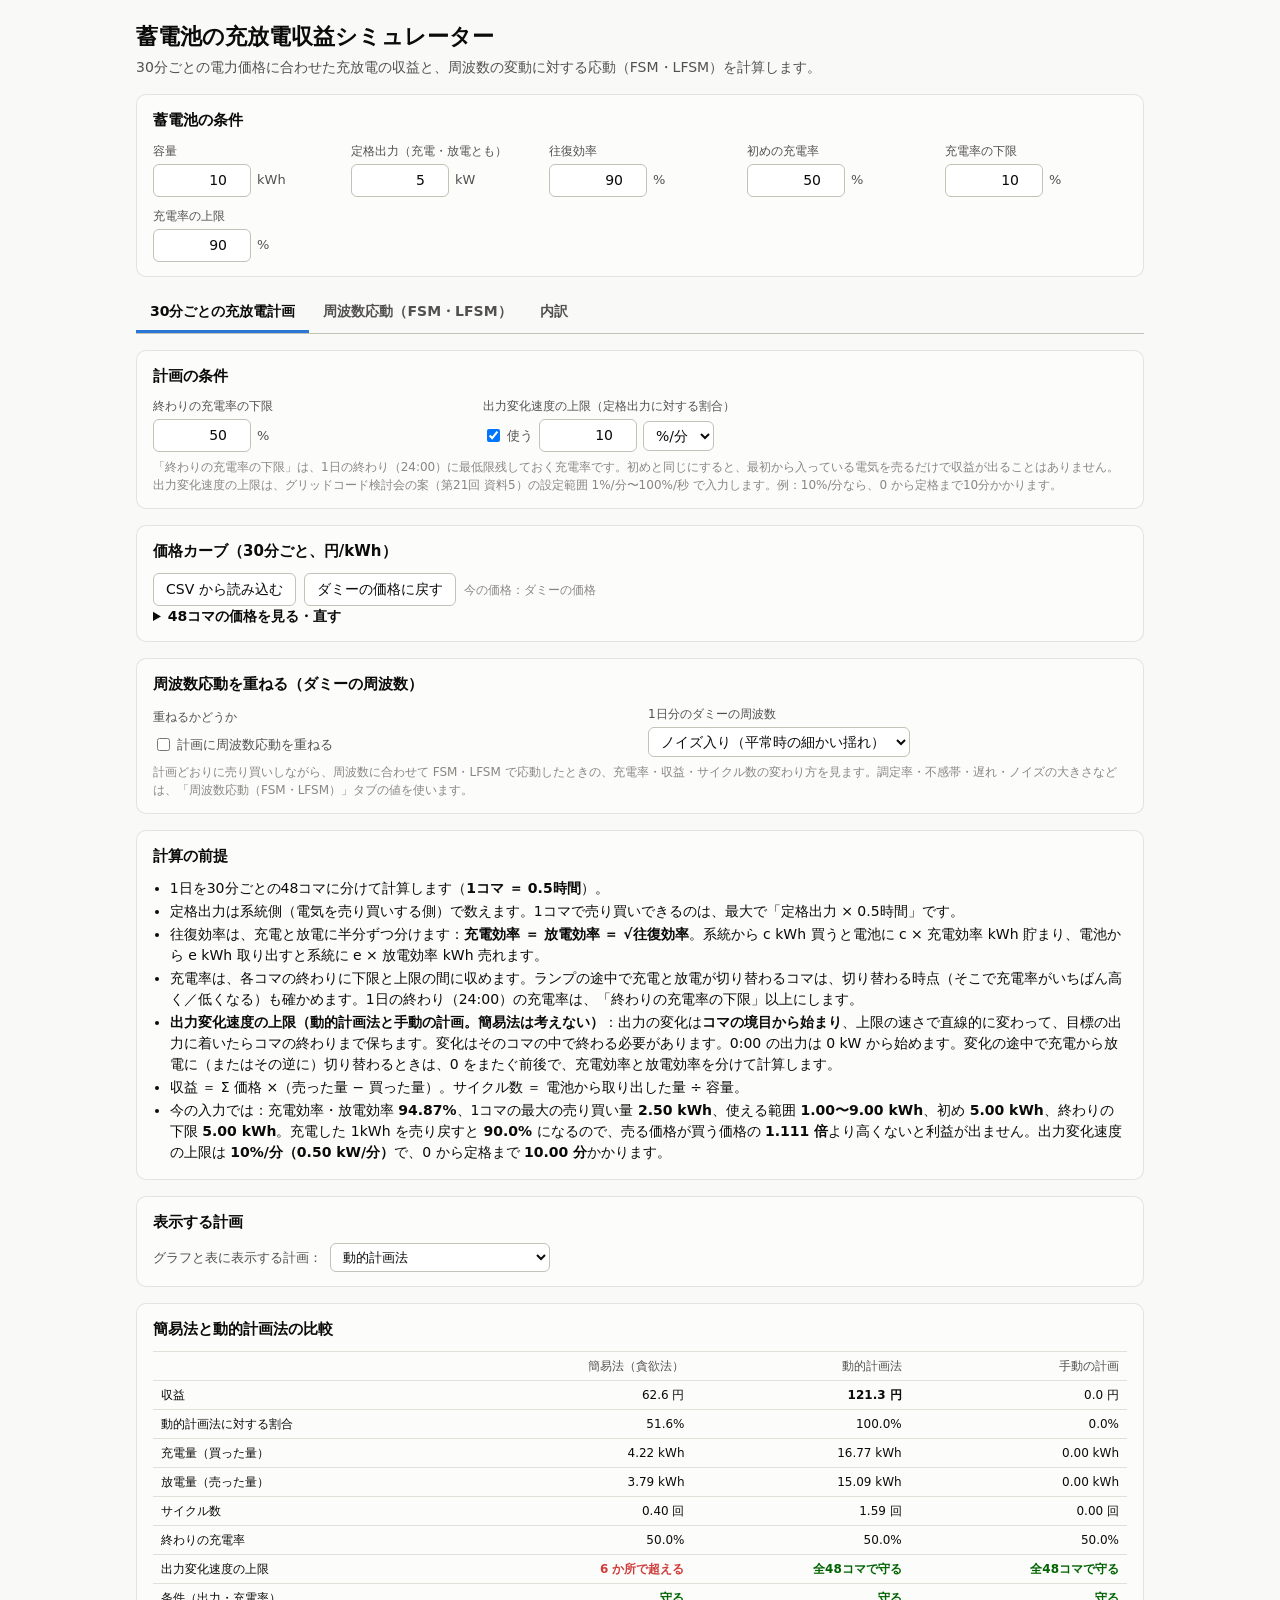
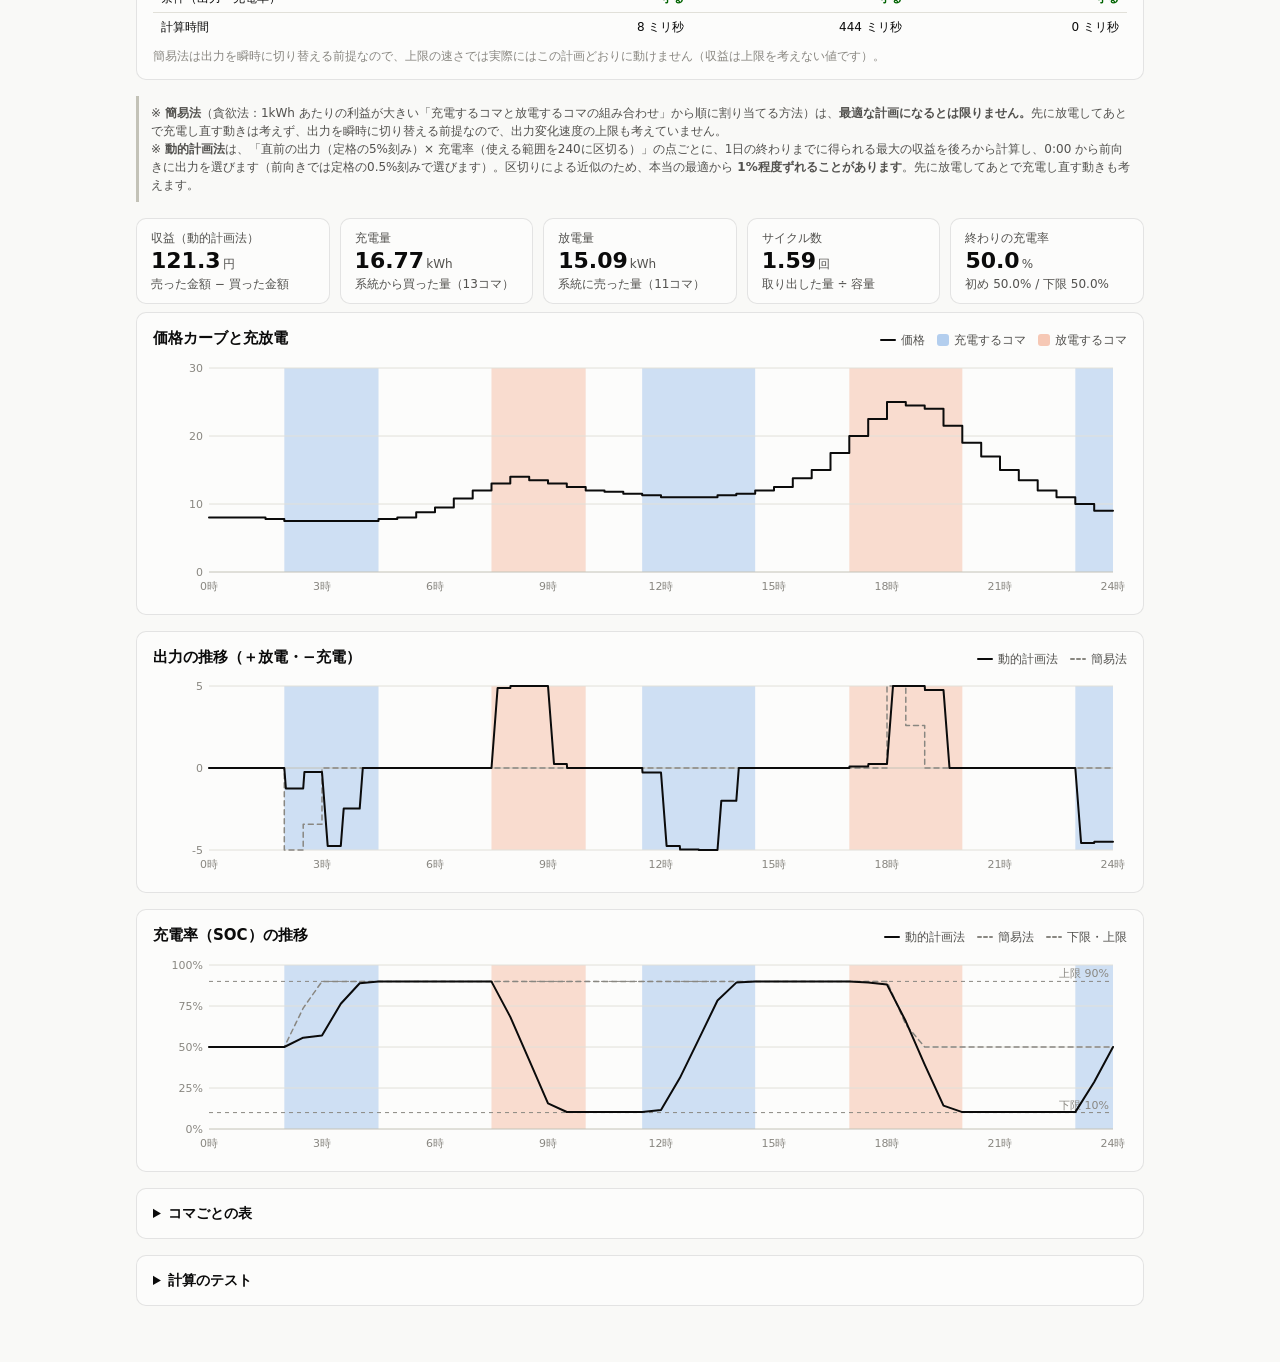
==== commit 2070b143: "蓄電池シミュレーターに「評価（点数とコメント）」を追加 - 内訳タブの上部に、簡易法・動的計画法・手動の計画の点数（100点満点）・段階（S〜D）・コメントを表示 - 点数＝収益70点（動的計画法比）" ====
--- a/battery/index.html
+++ b/battery/index.html
@@ -133,6 +133,20 @@
   .field.has-error > .name, .field.has-error > .unit:first-child { color: var(--danger); font-weight: 700; }
   .field.has-error input.invalid, .field.has-error select.invalid { background: color-mix(in srgb, var(--danger) 12%, var(--input-bg)); border-width: 2px; }
   .field-msg { flex-basis: 100%; color: var(--danger); font-size: 12px; line-height: 1.4; }
+  /* 評価 */
+  .score-grid { display: grid; grid-template-columns: repeat(auto-fit, minmax(280px, 1fr)); gap: 12px; }
+  .score-card { border: 1px solid var(--border); border-radius: 10px; padding: 12px 14px; }
+  .score-card h3 { margin: 0 0 4px; }
+  .score-big { font-size: 28px; font-weight: 700; display: flex; align-items: center; gap: 10px; font-variant-numeric: tabular-nums; }
+  .score-big small { font-size: 13px; font-weight: 400; color: var(--text-2); margin-left: 2px; }
+  .score-big.na { color: var(--muted); font-size: 18px; }
+  .grade { display: inline-block; min-width: 1.8em; text-align: center; border-radius: 6px; padding: 0 8px; font-size: 18px; color: #fff; background: var(--text-2); }
+  .grade-S, .grade-A { background: var(--ok); }
+  .grade-B { background: var(--accent); }
+  .ref-tag { font-size: 12px; font-weight: 600; color: var(--danger); border: 1px solid var(--danger); border-radius: 4px; padding: 0 6px; }
+  .score-parts { color: var(--text-2); font-size: 12px; margin-bottom: 6px; font-variant-numeric: tabular-nums; }
+  .score-comments { margin: 0; padding-left: 1.2em; font-size: 13px; }
+  .score-comments li { margin: 3px 0; }
   /* 内訳 */
   .bars-grid { display: grid; grid-template-columns: repeat(auto-fit, minmax(300px, 1fr)); gap: 12px 24px; }
   .bars-grid h3 { margin: 4px 0; }
@@ -315,6 +329,12 @@
         ※ <b>動的計画法</b>は、「直前の出力（定格の5%刻み）× 充電率（使える範囲を240に区切る）」の点ごとに、1日の終わりまでに得られる最大の収益を後ろから計算し、0:00 から前向きに出力を選びます（前向きでは定格の0.5%刻みで選びます）。区切りによる近似のため、本当の最適から <strong>1%程度ずれることがあります</strong>。先に放電してあとで充電し直す動きも考えます。</p>
 
       <section class="tiles" id="tiles"></section>
+
+      <section class="panel" id="manualScorePanel" hidden>
+        <h2>手動の計画の評価</h2>
+        <div class="score-grid" id="manualScore"></div>
+        <p class="note">点数の付け方は「内訳」タブの「評価」に書いています。</p>
+      </section>
 
       <section class="panel" id="overlayPanel" hidden>
         <h2 id="overlayTitle">周波数応動を重ねた結果</h2>
@@ -454,6 +474,12 @@
     <div class="error-box" id="breakErrorBox" hidden></div>
 
     <div id="breakOutput">
+      <section class="panel">
+        <h2>評価（点数とコメント）</h2>
+        <div class="score-grid" id="scoreGrid"></div>
+        <p class="note" id="scoreNote"></p>
+      </section>
+
       <section class="panel">
         <h2>計画ごとの収益の内訳</h2>
         <div class="table-scroll"><table class="compare" id="breakTable"></table></div>
@@ -1276,6 +1302,9 @@
   }
   renderOverlay(overlay, results[state.showPlan], b);
   renderPlan(results[state.showPlan], results, b, overlay);
+  // 手動計画モードのときは、手動の計画の点数とコメントも出す
+  $('manualScorePanel').hidden = state.showPlan !== 'manual';
+  if (state.showPlan === 'manual') $('manualScore').innerHTML = scoreCard('manual', scorePlan('manual', results, b));
 }
 
 function renderOverlay(ov, sel, b) {
@@ -1621,9 +1650,84 @@
     `（充電効率・放電効率 <b>${num(d.etaC * 100, 2)}%</b>）、出力変化速度の上限 <b>${b.rampOn ? `${num(b.rampPctPerMin, b.rampPctPerMin % 1 ? 1 : 0)}%/分` : '使わない'}</b>、` +
     `充電率 <b>${num(b.socMin, 0)}〜${num(b.socMax, 0)}%</b>（初め ${num(b.socInit, 0)}%・終わりの下限 ${num(b.socEndMin, 0)}%）、価格：<b>${escapeHtml(state.priceSource)}</b>`;
   const res = computePlanResults(b);
+  renderScores(res, b);
   renderBreakTable(res);
   renderBars(res);
   renderWaterfall(b, res);
+}
+
+// ===== 評価（点数とコメント） =====
+// 点数（100点満点）＝ 収益 70点（動的計画法の何%か）＋ 電池の使い方 20点（1サイクルあたりの収益が動的計画法の何%か）＋ 条件を守る 10点
+const GRADES = [[90, 'S'], [80, 'A'], [65, 'B'], [50, 'C'], [0, 'D']];
+const clamp01 = v => Math.max(0, Math.min(100, v));
+function scorePlan(key, res, b) {
+  const x = res[key], r = x.r, bd = r.breakdown, dp = res.dp.r, d = derive(b);
+  const comments = [];
+  const badSlots = [...new Set([...r.issues, ...x.ramp].map(i => i.t))].sort((a, z) => a - z);
+  if (!(dp.revenue > 1e-6)) {
+    return { score: null, grade: null, parts: null, violations: badSlots.length,
+      comments: [`動的計画法の収益が ${signedNum(dp.revenue, 1)} 円なので、比べる相手がなく評価できません（価格差が効率のロスより小さいと、何もしないのが最適です）。`] };
+  }
+  // 1. 収益
+  const revPct = r.revenue / dp.revenue * 100;
+  const revPts = clamp01(revPct) * 0.7;
+  if (key === 'dp') comments.push('動的計画法の計画なので、これを最適（基準）として、ほかの計画と比べています。');
+  else comments.push(revPct >= 98 ? `収益は最適の ${num(revPct, 1)}% で、ほぼ最適です。`
+    : revPct >= 90 ? `収益は最適の ${num(revPct, 1)}% で、よい計画です。`
+    : revPct >= 70 ? `収益は最適の ${num(revPct, 1)}%。もう少し改善できます。`
+    : `収益は最適の ${num(revPct, 1)}%。改善の余地があります。`);
+  // 2. 電池の使い方（1サイクルあたりの収益）
+  const rpc = r.cycles > 1e-9 ? r.revenue / r.cycles : null, dpRpc = dp.cycles > 1e-9 ? dp.revenue / dp.cycles : null;
+  const usePct = rpc === null || dpRpc === null ? 0 : clamp01(rpc / dpRpc * 100);
+  const usePts = usePct * 0.2;
+  if (rpc === null) comments.push('充放電していないので、電池の使い方の点は 0 点です。');
+  else comments.push(`1サイクルあたりの収益は ${signedNum(rpc, 1)} 円/回（動的計画法は ${signedNum(dpRpc, 1)} 円/回）、サイクル数は ${num(r.cycles, 2)} 回です。`);
+  // 3. 条件
+  const rulePts = badSlots.length ? 0 : 10;
+  if (badSlots.length) {
+    const first = [...r.issues, ...x.ramp].sort((a, z) => a.t - z.t)[0];
+    const hint = /定格/.test(first.why) ? '出力を定格以下にしてください。'
+      : /終わりの下限/.test(first.why) ? '1日の終わりまでに充電し直してください。'
+      : /コマの中で終わらない/.test(first.why) ? '隣のコマとの出力の差を小さくしてください（少しずつ変える）。'
+      : /瞬時に切り替え/.test(first.why) ? '簡易法は出力を瞬時に切り替える前提なので、出力変化速度の上限があると、この計画どおりには動けません。'
+      : /上限/.test(first.why) ? '充電するコマを減らすか、出力を下げてください。'
+      : /下限/.test(first.why) ? '放電するコマを減らすか、出力を下げてください。' : '';
+    comments.push(`違反が ${badSlots.length} コマあります。いちばん早いのは ${slotRange(first.t)}（${first.why}）。${hint}`);
+  }
+  // そのほかの気づき
+  if (r.buy > 1e-9 && r.sell > 1e-9) {
+    const buyP = bd.cost / r.buy, sellP = bd.income / r.sell, ratio = sellP / buyP, need = 1 / d.etaRt;
+    comments.push(`平均の買値 ${num(buyP, 2)} 円・売値 ${num(sellP, 2)} 円で、売値は買値の ${num(ratio, 3)} 倍です（利益が出る目安は ${num(need, 3)} 倍以上）。` +
+      (ratio < need ? '平均では、効率のロスを上回る価格差になっていません。' : ''));
+  }
+  if (r.cycles > 1e-9) {
+    const socs = [d.e0, ...r.soc], lo = Math.min(...socs), hi = Math.max(...socs);
+    const usedPct = (hi - lo) / (d.eMax - d.eMin) * 100;
+    if (usedPct < 70) comments.push(`使える範囲（${num(b.socMin, 0)}〜${num(b.socMax, 0)}%）のうち、${num(lo / b.capacity * 100, 0)}〜${num(hi / b.capacity * 100, 0)}%（${num(usedPct, 0)}%）しか使っていません。`);
+  }
+  if (bd.ideal > 1e-6) comments.push(`効率ロスの額は ${signedNum(bd.lossYenC + bd.lossYenD, 2)} 円で、理想の収益の ${num((bd.lossYenC + bd.lossYenD) / bd.ideal * 100, 1)}% です。`);
+  if (key === 'dp' && wfResult && wfResult.key === planKey(b) && wfResult.rampOn) {
+    const err = Math.abs(wfResult.A) * 0.01;
+    comments.push(`ランプ制約で ${signedNum(wfResult.ramp, 2)} 円減っています` +
+      (Math.abs(wfResult.ramp) <= err * 1.5 ? `。ただし、近似の誤差（約 ${num(err, 2)} 円）と同じくらいなので、はっきりした差ではありません。` : '。'));
+  }
+  const score = revPts + usePts + rulePts;
+  const grade = badSlots.length ? null : GRADES.find(([min]) => score >= min)[1];
+  return { score, grade, parts: { revPts, usePts, rulePts, revPct, usePct }, violations: badSlots.length, comments };
+}
+
+function scoreCard(key, s) {
+  const head = s.score === null ? '<div class="score-big na">評価できません</div>'
+    : `<div class="score-big${s.violations ? ' na' : ''}">${num(s.score, 1)}<small>点</small>` +
+      (s.grade ? `<span class="grade grade-${s.grade}">${s.grade}</span>` : '<span class="ref-tag">違反あり・参考</span>') + '</div>' +
+      `<div class="score-parts">収益 ${num(s.parts.revPts, 1)}/70 ・ 使い方 ${num(s.parts.usePts, 1)}/20 ・ 条件 ${num(s.parts.rulePts, 0)}/10</div>`;
+  return `<div class="score-card"><h3>${PLAN_NAMES[key]}</h3>${head}<ul class="score-comments">${s.comments.map(c => `<li>${escapeHtml(c)}</li>`).join('')}</ul></div>`;
+}
+
+function renderScores(res, b) {
+  $('scoreGrid').innerHTML = PLAN_KEYS3.map(k => scoreCard(k, scorePlan(k, res, b))).join('');
+  $('scoreNote').innerHTML = '点数（100点満点）＝ <b>収益 70点</b>（動的計画法の収益の何%か × 0.7。100%を超えたら70点）＋ <b>電池の使い方 20点</b>（1サイクルあたりの収益が動的計画法の何%か × 0.2。100%を超えたら20点）＋ <b>条件を守る 10点</b>（違反がなければ10点）。' +
+    '段階：<b>S</b> 90点以上、<b>A</b> 80点以上、<b>B</b> 65点以上、<b>C</b> 50点以上、<b>D</b> それ未満。違反のある計画には段階を付けません（実際には動けないため）。動的計画法は近似なので、ほかの計画がわずかに上回ることがあります。';
 }
 
 function renderBreakTable(res) {
@@ -2302,6 +2406,42 @@
     const allZero = rs.every(r => Object.values(r.breakdown).every(v => v === 0));
     return { ok: allZero, detail: rs.map((r, i) => `${['簡易法', '動的計画法', '手動の計画'][i]}：${Object.entries(r.breakdown).filter(([, v]) => v !== 0).map(([k, v]) => `${k}=${v}`).join(', ') || 'すべて 0'}`).join(' ／ ') };
   });
+
+  // ---------- 評価（点数とコメント） ----------
+  group('評価（点数とコメント）');
+  const resultsFor = (pr, bb, manual) => {
+    const out = {};
+    for (const [k, plan] of [['greedy', planGreedy(pr, bb)], ['dp', planDP(pr, bb)], ['manual', planFromManual(manual(pr, bb), bb)]]) {
+      out[k] = { plan, r: evaluate(plan, pr, bb), ramp: checkRamp(plan, bb) };
+    }
+    return out;
+  };
+  const sb = withRamp(mb, 10);
+  test('動的計画法の計画を写した手動の計画は、動的計画法と同じ点数・同じ段階になる', () => {
+    const res = resultsFor(prices, sb, (pr, bb) => manualFromPlan(planDP(pr, bb)));
+    const d = scorePlan('dp', res, sb), m = scorePlan('manual', res, sb);
+    return { ok: close(d.score, m.score, 1e-9) && d.grade === m.grade && d.grade === 'S', detail: `動的計画法 ${num(d.score, 2)} 点（${d.grade}）／ 手動 ${num(m.score, 2)} 点（${m.grade}）` };
+  });
+  test('点数の式：収益70点 ＋ 使い方20点 ＋ 条件10点（簡易法で確かめる）', () => {
+    const res = resultsFor(prices, sb, () => emptyManual());
+    const s = scorePlan('greedy', res, sb), g = res.greedy.r, dp = res.dp.r;
+    const rev = Math.min(100, Math.max(0, g.revenue / dp.revenue * 100)) * 0.7;
+    const use = Math.min(100, Math.max(0, (g.revenue / g.cycles) / (dp.revenue / dp.cycles) * 100)) * 0.2;
+    const rule = res.greedy.r.issues.length + res.greedy.ramp.length ? 0 : 10;
+    return { ok: close(s.parts.revPts, rev) && close(s.parts.usePts, use) && s.parts.rulePts === rule && close(s.score, rev + use + rule),
+      detail: `収益 ${num(s.parts.revPts, 2)} ＋ 使い方 ${num(s.parts.usePts, 2)} ＋ 条件 ${s.parts.rulePts} ＝ ${num(s.score, 2)} 点（${s.grade ?? '段階なし'}）` };
+  });
+  test('違反のある計画には段階を付けず、条件の点は 0 点、違反のコメントを出す', () => {
+    const res = resultsFor(prices, sb, () => manualOf({ 0: 'charge', 1: 'charge', 2: 'charge' }));
+    const s = scorePlan('manual', res, sb);
+    return { ok: s.grade === null && s.parts.rulePts === 0 && s.violations > 0 && s.comments.some(c => c.startsWith('違反が')),
+      detail: `${num(s.score, 1)} 点、段階 ${s.grade}、違反 ${s.violations} コマ ／ ${s.comments.find(c => c.startsWith('違反が'))}` };
+  });
+  test('価格が1日中同じ → 動的計画法の収益が 0 円なので「評価できません」', () => {
+    const res = resultsFor(flat(10), sb, () => emptyManual());
+    const all = PLAN_KEYS3.map(k => scorePlan(k, res, sb));
+    return { ok: all.every(s => s.score === null && s.grade === null && /評価できません/.test(s.comments[0])), detail: all[0].comments[0] };
+  });
   return results;
 }
 
